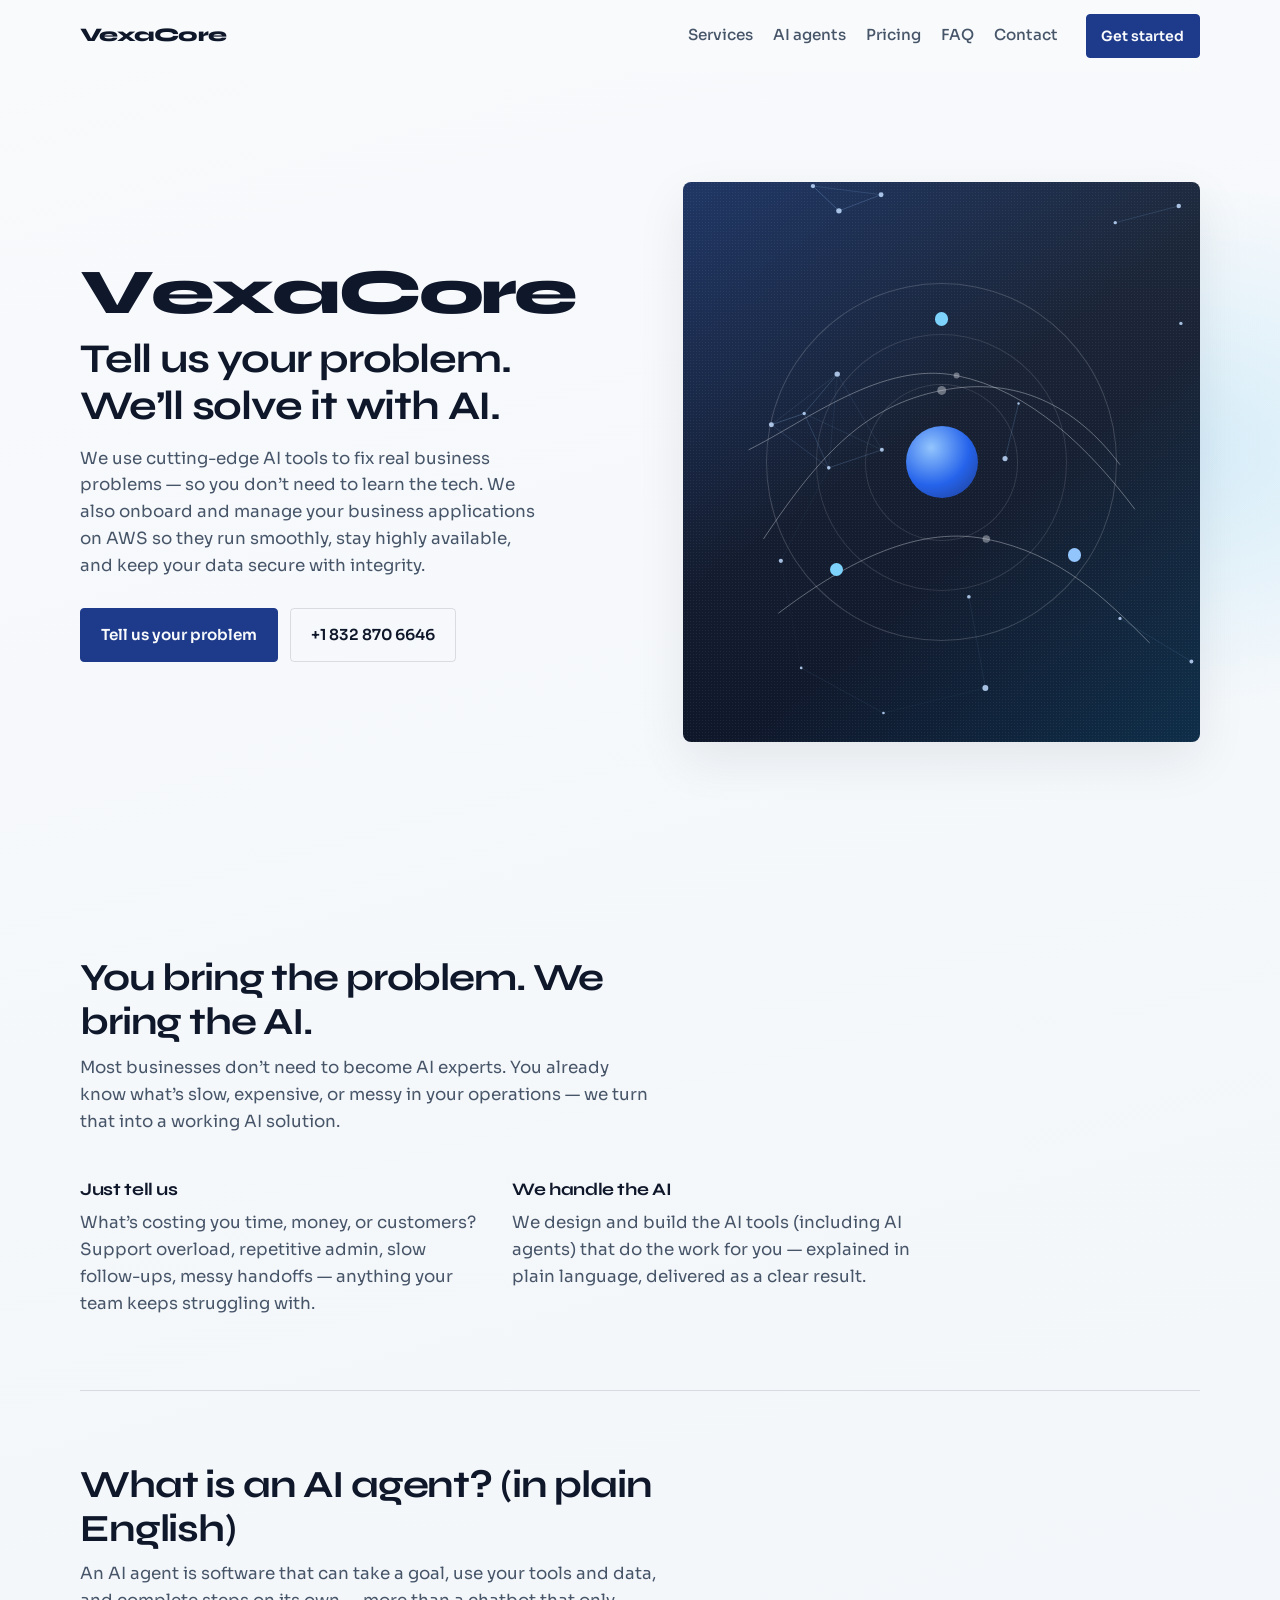
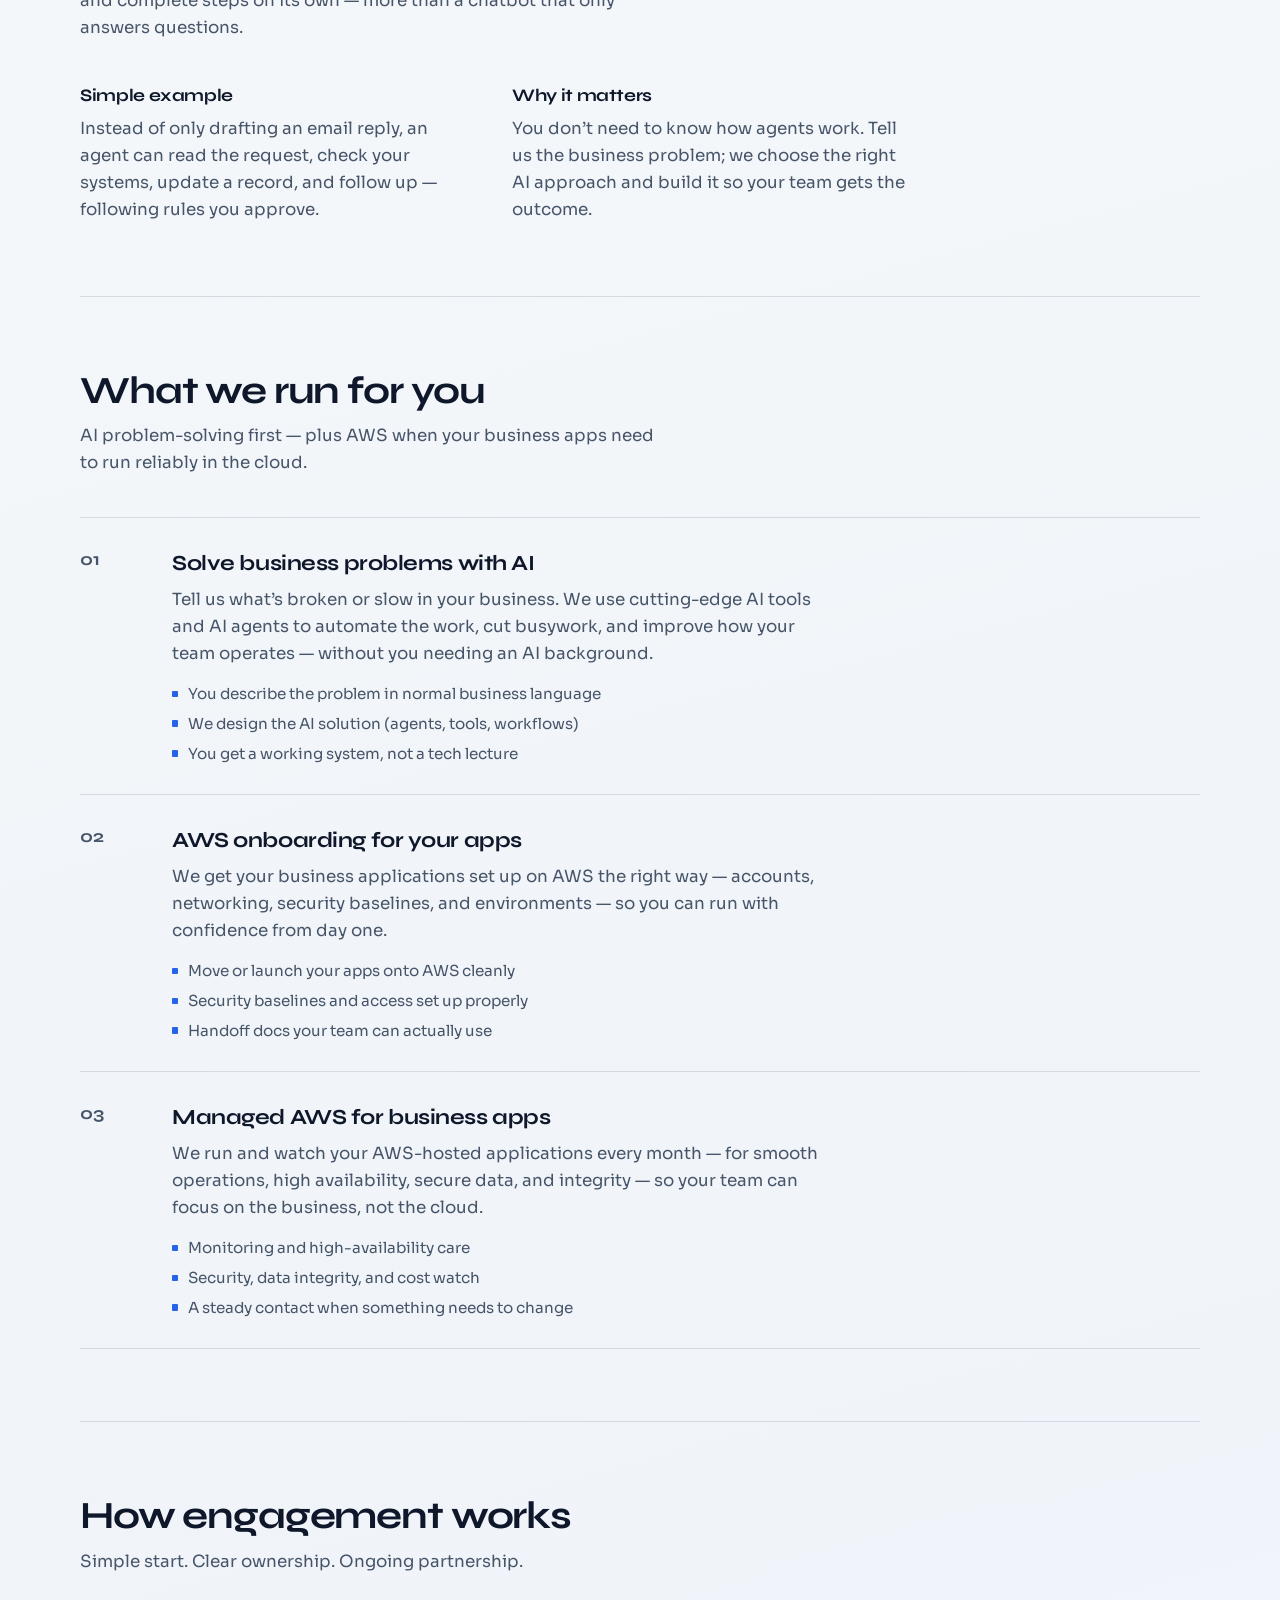
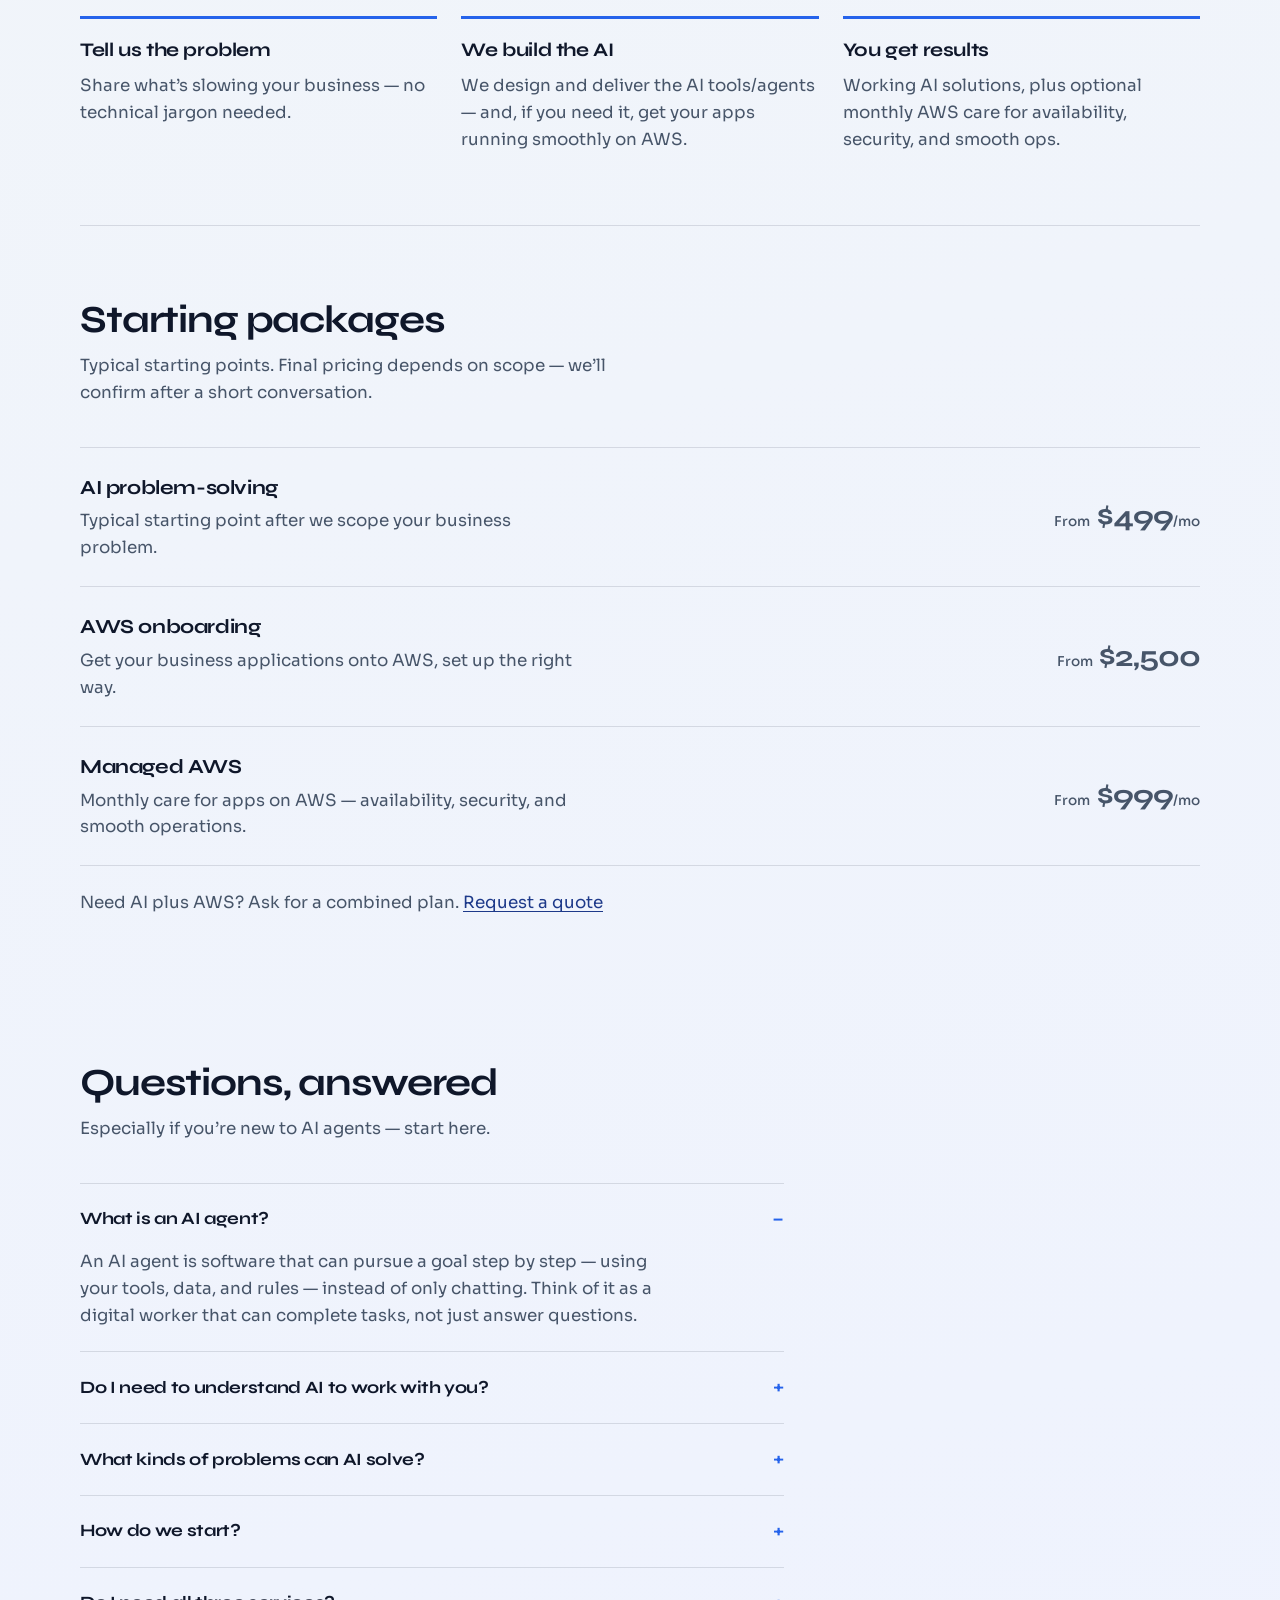
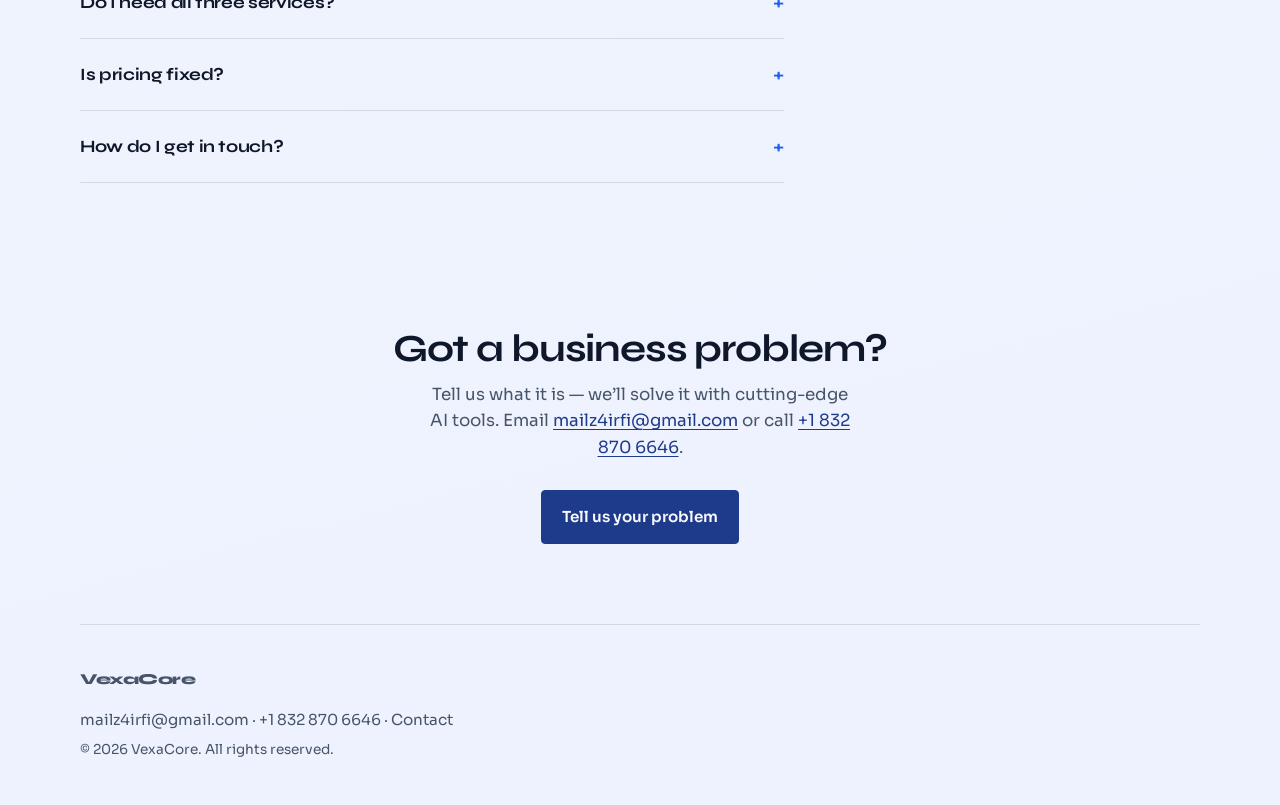
==== index.html @ 7d9f4ae4 "Bust asset cache so GitHub Pages loads the latest blue theme. Co-authored-by: Cursor <cursoragent@cu" ====
<!DOCTYPE html>
<html lang="en">
  <head>
    <meta charset="UTF-8" />
    <meta
      name="viewport"
      content="width=device-width, initial-scale=1, viewport-fit=cover"
    />
    <meta name="color-scheme" content="light dark" />
    <meta
      name="theme-color"
      media="(prefers-color-scheme: light)"
      content="#f8fafc"
    />
    <meta
      name="theme-color"
      media="(prefers-color-scheme: dark)"
      content="#0f172a"
    />
    <meta name="apple-mobile-web-app-capable" content="yes" />
    <meta name="mobile-web-app-capable" content="yes" />
    <meta
      name="apple-mobile-web-app-status-bar-style"
      content="black-translucent"
    />
    <title>VexaCore — Solve business problems with AI & managed AWS</title>
    <meta
      name="description"
      content="Tell us your business problem — VexaCore solves it with cutting-edge AI tools and AI agents. Plus AWS onboarding and managed cloud operations."
    />
    <link rel="canonical" href="https://vexacore.ai/" />
    <meta property="og:type" content="website" />
    <meta property="og:url" content="https://vexacore.ai/" />
    <meta
      property="og:title"
      content="VexaCore — Solve business problems with AI"
    />
    <meta
      property="og:description"
      content="Just tell us your problem. We solve it with cutting-edge AI tools — plus AWS onboarding and managed cloud ops."
    />
    <meta property="og:site_name" content="VexaCore" />
    <meta name="twitter:card" content="summary_large_image" />
    <meta
      name="twitter:title"
      content="VexaCore — Solve business problems with AI"
    />
    <meta
      name="twitter:description"
      content="Just tell us your problem. We solve it with cutting-edge AI tools — plus AWS onboarding and managed cloud ops."
    />
    <link rel="icon" href="favicon.svg?v=2" type="image/svg+xml" />
    <link rel="preconnect" href="https://fonts.googleapis.com" />
    <link rel="preconnect" href="https://fonts.gstatic.com" crossorigin />
    <link
      href="https://fonts.googleapis.com/css2?family=Sora:wght@400;500;600&family=Syne:wght@600;700;800&display=swap"
      rel="stylesheet"
    />
    <link rel="stylesheet" href="styles.css?v=2" />
    <script type="application/ld+json">
      {
        "@context": "https://schema.org",
        "@type": "Organization",
        "name": "VexaCore",
        "url": "https://vexacore.ai",
        "email": "mailz4irfi@gmail.com",
        "telephone": "+1-832-870-6646",
        "description": "Tell us your business problem — VexaCore solves it with cutting-edge AI tools and AI agents, plus AWS onboarding and managed cloud operations."
      }
    </script>
  </head>
  <body>
    <div class="scroll-progress" id="scroll-progress" aria-hidden="true"></div>
    <header class="site-header">
      <a class="logo" href="index.html" aria-label="VexaCore home">VexaCore</a>
      <nav class="nav" id="site-nav" aria-label="Primary">
        <a href="#services">Services</a>
        <a href="#agents">AI agents</a>
        <a href="#pricing">Pricing</a>
        <a href="#faq">FAQ</a>
        <a href="contact.html">Contact</a>
      </nav>
      <div class="header-actions">
        <button
          class="nav-toggle"
          type="button"
          aria-expanded="false"
          aria-controls="site-nav"
          aria-label="Open menu"
        >
          <span></span>
          <span></span>
          <span></span>
        </button>
        <a class="btn btn-small header-cta" href="contact.html">Get started</a>
      </div>
    </header>
    <div class="nav-backdrop" id="nav-backdrop" hidden></div>

    <main>
      <section class="hero" aria-label="Introduction">
        <div class="hero-copy">
          <p class="brand-mark">VexaCore</p>
          <h1>Tell us your problem. We’ll solve it with AI.</h1>
          <p class="lede">
            We use cutting-edge AI tools to fix real business problems — so you
            don’t need to learn the tech. We also onboard and manage your
            business applications on AWS so they run smoothly, stay highly
            available, and keep your data secure with integrity.
          </p>
          <div class="cta-row">
            <a class="btn" href="contact.html">Tell us your problem</a>
            <a class="btn btn-ghost" href="tel:+18328706646">+1 832 870 6646</a>
          </div>
        </div>
        <div class="hero-visual" aria-hidden="true">
          <canvas class="hero-canvas" id="hero-canvas"></canvas>
          <div class="hero-spotlight" id="hero-spotlight"></div>
          <div class="hero-grain"></div>
          <div class="orbit" id="hero-orbit">
            <span class="node node-a"></span>
            <span class="node node-b"></span>
            <span class="node node-c"></span>
            <span class="core"></span>
          </div>
          <svg class="mesh" viewBox="0 0 640 640" fill="none">
            <path
              d="M80 420C160 300 220 240 320 220C420 200 500 240 560 320"
              stroke="currentColor"
              stroke-width="1.25"
            />
            <path
              d="M60 300C140 260 240 180 340 200C440 220 520 300 580 380"
              stroke="currentColor"
              stroke-width="1.25"
            />
            <path
              d="M100 520C180 460 280 400 380 420C480 440 540 500 600 560"
              stroke="currentColor"
              stroke-width="1.25"
            />
            <circle cx="320" cy="220" r="6" fill="currentColor" />
            <circle cx="340" cy="200" r="4" fill="currentColor" />
            <circle cx="380" cy="420" r="5" fill="currentColor" />
          </svg>
        </div>
      </section>

      <section class="section" id="about">
        <div class="section-head reveal">
          <h2>You bring the problem. We bring the AI.</h2>
          <p>
            Most businesses don’t need to become AI experts. You already know
            what’s slow, expensive, or messy in your operations — we turn that
            into a working AI solution.
          </p>
        </div>
        <div class="audience reveal">
          <p>
            <strong>Just tell us</strong>
            What’s costing you time, money, or customers? Support overload,
            repetitive admin, slow follow-ups, messy handoffs — anything your
            team keeps struggling with.
          </p>
          <p>
            <strong>We handle the AI</strong>
            We design and build the AI tools (including AI agents) that do the
            work for you — explained in plain language, delivered as a clear
            result.
          </p>
        </div>
      </section>

      <section class="section section-alt" id="agents">
        <div class="section-head reveal">
          <h2>What is an AI agent? (in plain English)</h2>
          <p>
            An AI agent is software that can take a goal, use your tools and
            data, and complete steps on its own — more than a chatbot that only
            answers questions.
          </p>
        </div>
        <div class="audience reveal">
          <p>
            <strong>Simple example</strong>
            Instead of only drafting an email reply, an agent can read the
            request, check your systems, update a record, and follow up —
            following rules you approve.
          </p>
          <p>
            <strong>Why it matters</strong>
            You don’t need to know how agents work. Tell us the business
            problem; we choose the right AI approach and build it so your team
            gets the outcome.
          </p>
        </div>
      </section>

      <section class="section" id="services">
        <div class="section-head reveal">
          <h2>What we run for you</h2>
          <p>
            AI problem-solving first — plus AWS when your business apps need to
            run reliably in the cloud.
          </p>
        </div>

        <div class="service-list">
          <article class="service reveal">
            <p class="service-index">01</p>
            <div>
              <h3>Solve business problems with AI</h3>
              <p>
                Tell us what’s broken or slow in your business. We use
                cutting-edge AI tools and AI agents to automate the work, cut
                busywork, and improve how your team operates — without you
                needing an AI background.
              </p>
              <ul class="service-points">
                <li>You describe the problem in normal business language</li>
                <li>We design the AI solution (agents, tools, workflows)</li>
                <li>You get a working system, not a tech lecture</li>
              </ul>
            </div>
          </article>
          <article class="service reveal">
            <p class="service-index">02</p>
            <div>
              <h3>AWS onboarding for your apps</h3>
              <p>
                We get your business applications set up on AWS the right way —
                accounts, networking, security baselines, and environments —
                so you can run with confidence from day one.
              </p>
              <ul class="service-points">
                <li>Move or launch your apps onto AWS cleanly</li>
                <li>Security baselines and access set up properly</li>
                <li>Handoff docs your team can actually use</li>
              </ul>
            </div>
          </article>
          <article class="service reveal">
            <p class="service-index">03</p>
            <div>
              <h3>Managed AWS for business apps</h3>
              <p>
                We run and watch your AWS-hosted applications every month —
                for smooth operations, high availability, secure data, and
                integrity — so your team can focus on the business, not the
                cloud.
              </p>
              <ul class="service-points">
                <li>Monitoring and high-availability care</li>
                <li>Security, data integrity, and cost watch</li>
                <li>A steady contact when something needs to change</li>
              </ul>
            </div>
          </article>
        </div>
      </section>

      <section class="section section-alt" id="how">
        <div class="section-head reveal">
          <h2>How engagement works</h2>
          <p>Simple start. Clear ownership. Ongoing partnership.</p>
        </div>
        <ol class="steps">
          <li class="reveal">
            <strong>Tell us the problem</strong>
            <span
              >Share what’s slowing your business — no technical jargon
              needed.</span
            >
          </li>
          <li class="reveal">
            <strong>We build the AI</strong>
            <span
              >We design and deliver the AI tools/agents — and, if you need it,
              get your apps running smoothly on AWS.</span
            >
          </li>
          <li class="reveal">
            <strong>You get results</strong>
            <span
              >Working AI solutions, plus optional monthly AWS care for
              availability, security, and smooth ops.</span
            >
          </li>
        </ol>
      </section>

      <section class="section" id="pricing">
        <div class="section-head reveal">
          <h2>Starting packages</h2>
          <p>
            Typical starting points. Final pricing depends on scope — we’ll
            confirm after a short conversation.
          </p>
        </div>
        <div class="pricing-list">
          <article class="price-row reveal">
          <div>
            <h3>AI problem-solving</h3>
            <p>Typical starting point after we scope your business problem.</p>
          </div>
            <p class="price"><span>From</span> $499<span>/mo</span></p>
          </article>
          <article class="price-row reveal">
            <div>
              <h3>AWS onboarding</h3>
              <p>Get your business applications onto AWS, set up the right way.</p>
            </div>
            <p class="price"><span>From</span> $2,500</p>
          </article>
          <article class="price-row reveal">
            <div>
              <h3>Managed AWS</h3>
              <p>
                Monthly care for apps on AWS — availability, security, and smooth
                operations.
              </p>
            </div>
            <p class="price"><span>From</span> $999<span>/mo</span></p>
          </article>
        </div>
        <p class="pricing-note reveal">
          Need AI plus AWS? Ask for a combined plan.
          <a href="contact.html">Request a quote</a>
        </p>
      </section>

      <section class="section" id="faq">
        <div class="section-head reveal">
          <h2>Questions, answered</h2>
          <p>Especially if you’re new to AI agents — start here.</p>
        </div>
        <div class="faq-list">
          <details class="faq-item reveal" open>
            <summary>What is an AI agent?</summary>
            <p>
              An AI agent is software that can pursue a goal step by step — using
              your tools, data, and rules — instead of only chatting. Think of it
              as a digital worker that can complete tasks, not just answer
              questions.
            </p>
          </details>
          <details class="faq-item reveal">
            <summary>Do I need to understand AI to work with you?</summary>
            <p>
              No. Just tell us the business problem. We handle the AI design,
              tools, and setup — and explain what you’ll get in plain language.
            </p>
          </details>
          <details class="faq-item reveal">
            <summary>What kinds of problems can AI solve?</summary>
            <p>
              Common ones include customer support overload, repetitive data
              entry, slow lead follow-up, internal reporting, scheduling chaos,
              and process handoffs between teams. If it’s repetitive or
              rule-based, AI is often a strong fit.
            </p>
          </details>
          <details class="faq-item reveal">
            <summary>How do we start?</summary>
            <p>
              Tell us your problem on the
              <a href="contact.html">contact form</a>, by email, or by phone. We’ll
              suggest an AI approach and a clear next step.
            </p>
          </details>
          <details class="faq-item reveal">
            <summary>Do I need all three services?</summary>
            <p>
              No. Start with AI problem-solving alone, or add AWS onboarding /
              managed AWS if your business apps need to run on the cloud with
              high availability and strong security.
            </p>
          </details>
          <details class="faq-item reveal">
            <summary>Is pricing fixed?</summary>
            <p>
              The numbers above are starting points. Scope varies — we’ll give
              you a clear quote before anything begins.
            </p>
          </details>
          <details class="faq-item reveal">
            <summary>How do I get in touch?</summary>
            <p>
              Use the
              <a href="contact.html">contact form</a>, email
              <a href="mailto:mailz4irfi@gmail.com">mailz4irfi@gmail.com</a>, or
              call
              <a href="tel:+18328706646">+1 832 870 6646</a>.
            </p>
          </details>
        </div>
      </section>

      <section class="section cta-band reveal">
        <h2>Got a business problem?</h2>
        <p>
          Tell us what it is — we’ll solve it with cutting-edge AI tools. Email
          <a href="mailto:mailz4irfi@gmail.com">mailz4irfi@gmail.com</a>
          or call
          <a href="tel:+18328706646">+1 832 870 6646</a>.
        </p>
        <a class="btn" href="contact.html">Tell us your problem</a>
      </section>
    </main>

    <footer class="site-footer">
      <p class="logo">VexaCore</p>
      <p>
        <a href="mailto:mailz4irfi@gmail.com">mailz4irfi@gmail.com</a>
        ·
        <a href="tel:+18328706646">+1 832 870 6646</a>
        ·
        <a href="contact.html">Contact</a>
      </p>
      <p class="fine">&copy; <span id="year"></span> VexaCore. All rights reserved.</p>
    </footer>

    <script src="script.js?v=2"></script>
  </body>
</html>
---- styles.css ----
:root {
  --ink: #0f172a;
  --muted: #475569;
  --paper: #f1f5f9;
  --paper-deep: #e2e8f0;
  --surface: rgba(255, 255, 255, 0.62);
  --line: rgba(15, 23, 42, 0.12);
  --accent: #2563eb;
  --accent-deep: #1e3a8a;
  --warm: #0284c7;
  --glow-a: rgba(37, 99, 235, 0.18);
  --glow-b: rgba(14, 165, 233, 0.14);
  --header-bg: rgba(248, 250, 252, 0.9);
  --page-base: #f8fafc;
  --page-mid: #eef2ff;
  --btn-text: #f8fafc;
  --radius: 4px;
  --max: 1120px;
  --font-display: "Syne", sans-serif;
  --font-body: "Sora", sans-serif;
  --shadow-soft: 0 18px 50px rgba(15, 23, 42, 0.08);
  --safe-top: env(safe-area-inset-top, 0px);
  --safe-right: env(safe-area-inset-right, 0px);
  --safe-bottom: env(safe-area-inset-bottom, 0px);
  --safe-left: env(safe-area-inset-left, 0px);
  --header-offset: calc(4.25rem + var(--safe-top));
  color-scheme: light dark;
}

@media (prefers-color-scheme: dark) {
  :root {
    --ink: #e2e8f0;
    --muted: #94a3b8;
    --paper: #0f172a;
    --paper-deep: #1e293b;
    --surface: rgba(30, 41, 59, 0.78);
    --line: rgba(226, 232, 240, 0.12);
    --accent: #60a5fa;
    --accent-deep: #3b82f6;
    --warm: #38bdf8;
    --glow-a: rgba(59, 130, 246, 0.18);
    --glow-b: rgba(14, 165, 233, 0.12);
    --header-bg: rgba(15, 23, 42, 0.92);
    --page-base: #020617;
    --page-mid: #0f172a;
    --btn-text: #f8fafc;
    --shadow-soft: 0 18px 50px rgba(0, 0, 0, 0.35);
  }
}

*,
*::before,
*::after {
  box-sizing: border-box;
}

html {
  scroll-behavior: smooth;
  -webkit-text-size-adjust: 100%;
  text-size-adjust: 100%;
}

body {
  margin: 0;
  color: var(--ink);
  font-family: var(--font-body);
  font-size: 1.05rem;
  line-height: 1.6;
  background:
    radial-gradient(900px 520px at 12% -10%, var(--glow-a), transparent 60%),
    radial-gradient(700px 480px at 92% 8%, var(--glow-b), transparent 55%),
    linear-gradient(165deg, var(--page-base) 0%, var(--paper) 45%, var(--page-mid) 100%);
  min-height: 100vh;
  min-height: 100dvh;
  overflow-x: clip;
  padding-left: var(--safe-left);
  padding-right: var(--safe-right);
  padding-bottom: var(--safe-bottom);
  -webkit-tap-highlight-color: transparent;
}

img,
svg,
video,
canvas {
  max-width: 100%;
  display: block;
}

.scroll-progress {
  position: fixed;
  top: 0;
  left: 0;
  z-index: 40;
  width: 100%;
  height: 3px;
  padding-top: var(--safe-top);
  transform-origin: left center;
  transform: scaleX(0);
  background: linear-gradient(90deg, #1e3a8a, #2563eb, #38bdf8);
  background-clip: content-box;
  pointer-events: none;
}

body.nav-open {
  overflow: hidden;
}

a {
  color: var(--accent-deep);
  text-decoration-thickness: 1px;
  text-underline-offset: 0.18em;
}

a:hover {
  color: var(--warm);
}

.site-header {
  width: min(var(--max), calc(100% - 2.5rem));
  margin: 0 auto;
  padding: calc(0.85rem + var(--safe-top)) 0 0.85rem;
  display: flex;
  align-items: center;
  gap: 1rem;
  position: sticky;
  top: 0;
  z-index: 30;
  background: var(--header-bg);
  backdrop-filter: blur(12px);
  -webkit-backdrop-filter: blur(12px);
  border-bottom: 1px solid transparent;
}

.site-header.is-scrolled {
  border-bottom-color: var(--line);
}

.logo {
  font-family: var(--font-display);
  font-weight: 800;
  font-size: 1.2rem;
  letter-spacing: -0.03em;
  color: var(--ink);
  text-decoration: none;
  min-height: 44px;
  display: inline-flex;
  align-items: center;
}

.header-actions {
  display: flex;
  align-items: center;
  gap: 0.65rem;
  margin-left: 0.75rem;
}

.nav-toggle {
  display: none;
  width: 44px;
  height: 44px;
  padding: 0;
  border: 1px solid var(--line);
  border-radius: var(--radius);
  background: var(--surface);
  cursor: pointer;
  align-items: center;
  justify-content: center;
  flex-direction: column;
  gap: 5px;
}

.nav-toggle span {
  display: block;
  width: 18px;
  height: 2px;
  background: var(--ink);
  transition: transform 180ms ease, opacity 180ms ease;
}

.nav-toggle[aria-expanded="true"] span:nth-child(1) {
  transform: translateY(7px) rotate(45deg);
}

.nav-toggle[aria-expanded="true"] span:nth-child(2) {
  opacity: 0;
}

.nav-toggle[aria-expanded="true"] span:nth-child(3) {
  transform: translateY(-7px) rotate(-45deg);
}

.nav-backdrop {
  position: fixed;
  inset: 0;
  z-index: 25;
  background: rgba(15, 23, 42, 0.45);
  border: 0;
  padding: 0;
  margin: 0;
}

.nav-backdrop[hidden] {
  display: none;
}

.nav {
  display: flex;
  gap: 1.25rem;
  align-items: center;
  margin-left: auto;
}

.header-cta {
  min-height: 44px;
}

.nav a {
  position: relative;
  color: var(--muted);
  text-decoration: none;
  font-size: 0.95rem;
  font-weight: 500;
  min-height: 44px;
  display: inline-flex;
  align-items: center;
}

.nav a:hover,
.nav a[aria-current="page"],
.nav a.is-active {
  color: var(--ink);
}

.nav a::after {
  content: "";
  position: absolute;
  left: 0;
  bottom: -0.25rem;
  width: 100%;
  height: 2px;
  background: var(--accent);
  transform: scaleX(0);
  transform-origin: left;
  transition: transform 200ms ease;
}

.nav a:hover::after,
.nav a[aria-current="page"]::after,
.nav a.is-active::after {
  transform: scaleX(1);
}

.btn {
  display: inline-flex;
  align-items: center;
  justify-content: center;
  gap: 0.5rem;
  min-height: 44px;
  padding: 0.85rem 1.25rem;
  border-radius: var(--radius);
  border: 1px solid var(--accent-deep);
  background: var(--accent-deep);
  color: var(--btn-text);
  font: inherit;
  font-size: 0.95rem;
  font-weight: 600;
  text-decoration: none;
  cursor: pointer;
  transition: transform 180ms ease, background 180ms ease, color 180ms ease;
  touch-action: manipulation;
}

.btn:hover {
  background: var(--accent);
  border-color: var(--accent);
  color: #fff;
  transform: translateY(-1px);
}

.btn-magnetic {
  will-change: transform;
  transition: transform 120ms ease, background 180ms ease, color 180ms ease,
    border-color 180ms ease;
}

.btn-magnetic:hover {
  transform: none;
}

.btn-ghost {
  background: transparent;
  color: var(--ink);
  border-color: var(--line);
}

.btn-ghost:hover {
  background: var(--surface);
  color: var(--ink);
  border-color: var(--ink);
}

.btn-small {
  padding: 0.55rem 0.9rem;
  font-size: 0.88rem;
}

.hero {
  width: min(var(--max), calc(100% - 2.5rem));
  margin: 0 auto;
  min-height: calc(100vh - 5.5rem);
  display: grid;
  grid-template-columns: 1.05fr 0.95fr;
  gap: 2rem;
  align-items: center;
  padding: 1rem 0 3rem;
}

.hero-copy {
  position: relative;
  z-index: 1;
}

.split-text {
  display: flex;
  flex-wrap: wrap;
}

.split-char {
  display: inline-block;
  opacity: 0;
  transform: translateY(0.55em);
  animation: char-in 560ms cubic-bezier(0.2, 0.8, 0.2, 1) forwards;
}

@keyframes char-in {
  to {
    opacity: 1;
    transform: translateY(0);
  }
}

.hero-visual {
  position: relative;
  min-height: min(68vh, 560px);
  border-radius: 8px;
  overflow: hidden;
  background:
    linear-gradient(145deg, rgba(37, 99, 235, 0.24), transparent 45%),
    linear-gradient(320deg, rgba(14, 165, 233, 0.16), transparent 40%),
    linear-gradient(180deg, #1e293b 0%, #0f172a 100%);
  color: rgba(241, 245, 249, 0.45);
  box-shadow: var(--shadow-soft);
  animation: fade-in 900ms ease both;
  perspective: 800px;
}

.hero-canvas {
  position: absolute;
  inset: 0;
  width: 100%;
  height: 100%;
  z-index: 1;
}

.hero-spotlight {
  position: absolute;
  inset: 0;
  z-index: 2;
  opacity: 0;
  transition: opacity 220ms ease;
  background: radial-gradient(
    320px circle at var(--x, 50%) var(--y, 50%),
    rgba(96, 165, 250, 0.28),
    transparent 55%
  );
  pointer-events: none;
}

.hero-spotlight.is-active {
  opacity: 1;
}

.hero-grain {
  position: absolute;
  inset: 0;
  z-index: 3;
  opacity: 0.18;
  background-image: radial-gradient(rgba(241, 245, 249, 0.35) 0.6px, transparent 0.6px);
  background-size: 3px 3px;
  pointer-events: none;
}

.mesh {
  position: absolute;
  inset: 8% 4% auto;
  width: 92%;
  height: auto;
  opacity: 0.85;
  z-index: 4;
  pointer-events: none;
}

.orbit {
  position: absolute;
  inset: 18% 16%;
  z-index: 5;
  border: 1px solid rgba(241, 245, 249, 0.18);
  border-radius: 50%;
  animation: spin 28s linear infinite;
  transform-style: preserve-3d;
  transition: transform 180ms ease-out;
}

.brand-mark {
  margin: 0 0 0.75rem;
  font-family: var(--font-display);
  font-weight: 800;
  font-size: clamp(2.4rem, 6vw, 4rem);
  letter-spacing: -0.045em;
  line-height: 0.95;
  color: var(--ink);
}

.hero h1,
.contact-intro h1 {
  margin: 0 0 1rem;
  font-family: var(--font-display);
  font-weight: 700;
  font-size: clamp(1.7rem, 3.4vw, 2.55rem);
  letter-spacing: -0.03em;
  line-height: 1.15;
  max-width: 16ch;
}

.lede {
  margin: 0 0 1.75rem;
  color: var(--muted);
  max-width: 38ch;
  font-size: 1.05rem;
}

.cta-row {
  display: flex;
  flex-wrap: wrap;
  gap: 0.75rem;
}

.orbit::before,
.orbit::after {
  content: "";
  position: absolute;
  inset: 14%;
  border: 1px solid rgba(241, 245, 249, 0.12);
  border-radius: 50%;
}

.orbit::after {
  inset: 28%;
}

.core {
  position: absolute;
  top: 50%;
  left: 50%;
  width: 4.5rem;
  height: 4.5rem;
  margin: -2.25rem 0 0 -2.25rem;
  border-radius: 50%;
  background:
    radial-gradient(circle at 35% 30%, #93c5fd, #2563eb 55%, #1e3a8a 100%);
  animation: pulse 3.2s ease-in-out infinite;
}

.node {
  position: absolute;
  width: 0.85rem;
  height: 0.85rem;
  border-radius: 50%;
  background: #7dd3fc;
}

.node-a {
  top: 8%;
  left: 48%;
}

.node-b {
  bottom: 22%;
  right: 10%;
  background: #93c5fd;
}

.node-c {
  bottom: 18%;
  left: 18%;
}

.section {
  width: min(var(--max), calc(100% - 2.5rem));
  margin: 0 auto;
  padding: 4.5rem 0;
  scroll-margin-top: calc(5.5rem + var(--safe-top));
}

.section-alt {
  border-top: 1px solid var(--line);
  border-bottom: 1px solid var(--line);
}

.section-head {
  max-width: 36rem;
  margin-bottom: 2.5rem;
}

.section-head h2,
.cta-band h2 {
  margin: 0 0 0.65rem;
  font-family: var(--font-display);
  font-size: clamp(1.8rem, 3vw, 2.4rem);
  letter-spacing: -0.03em;
  line-height: 1.15;
}

.section-head p,
.cta-band p {
  margin: 0;
  color: var(--muted);
}

.service-list {
  display: grid;
  gap: 0;
}

.service {
  display: grid;
  grid-template-columns: 4.5rem 1fr;
  gap: 1.25rem;
  padding: 1.75rem 0;
  border-top: 1px solid var(--line);
}

.service:last-child {
  border-bottom: 1px solid var(--line);
}

.service-index {
  margin: 0.2rem 0 0;
  font-family: var(--font-display);
  font-weight: 700;
  font-size: 1.1rem;
  color: var(--accent);
}

.service h3 {
  margin: 0 0 0.4rem;
  font-family: var(--font-display);
  font-size: 1.35rem;
  letter-spacing: -0.02em;
}

.service p {
  margin: 0;
  color: var(--muted);
  max-width: 54ch;
}

.service-points {
  margin: 0.9rem 0 0;
  padding: 0;
  list-style: none;
  display: grid;
  gap: 0.35rem;
  max-width: 48ch;
}

.service-points li {
  position: relative;
  padding-left: 1rem;
  color: var(--muted);
  font-size: 0.95rem;
}

.service-points li::before {
  content: "";
  position: absolute;
  left: 0;
  top: 0.55em;
  width: 0.4rem;
  height: 0.4rem;
  border-radius: 1px;
  background: var(--accent);
}

.audience {
  display: grid;
  grid-template-columns: 1fr 1fr;
  gap: 2rem;
  max-width: 52rem;
}

.audience p {
  margin: 0;
  color: var(--muted);
}

.audience strong {
  display: block;
  margin-bottom: 0.4rem;
  font-family: var(--font-display);
  font-size: 1.1rem;
  color: var(--ink);
  letter-spacing: -0.02em;
}

.pricing-list {
  display: grid;
  gap: 0;
}

.price-row {
  display: grid;
  grid-template-columns: 1fr auto;
  gap: 1.5rem;
  align-items: center;
  padding: 1.5rem 0;
  border-top: 1px solid var(--line);
}

.price-row:last-of-type {
  border-bottom: 1px solid var(--line);
}

.price-row h3 {
  margin: 0 0 0.3rem;
  font-family: var(--font-display);
  font-size: 1.25rem;
  letter-spacing: -0.02em;
}

.price-row p {
  margin: 0;
  color: var(--muted);
  max-width: 42ch;
}

.price {
  margin: 0;
  font-family: var(--font-display);
  font-weight: 700;
  font-size: clamp(1.4rem, 2.5vw, 1.85rem);
  letter-spacing: -0.03em;
  white-space: nowrap;
  color: var(--ink);
}

.price span {
  font-family: var(--font-body);
  font-size: 0.85rem;
  font-weight: 500;
  color: var(--muted);
  letter-spacing: 0;
}

.pricing-note {
  margin: 1.5rem 0 0;
  color: var(--muted);
}

.faq-list {
  display: grid;
  gap: 0;
  max-width: 44rem;
}

.faq-item {
  border-top: 1px solid var(--line);
  padding: 0.35rem 0;
}

.faq-item:last-child {
  border-bottom: 1px solid var(--line);
}

.faq-item summary {
  cursor: pointer;
  list-style: none;
  padding: 1rem 1.75rem 1rem 0;
  font-family: var(--font-display);
  font-size: 1.08rem;
  font-weight: 700;
  letter-spacing: -0.02em;
  position: relative;
}

.faq-item summary::-webkit-details-marker {
  display: none;
}

.faq-item summary::after {
  content: "+";
  position: absolute;
  right: 0;
  top: 50%;
  transform: translateY(-50%);
  color: var(--accent);
  font-weight: 700;
  font-size: 1.25rem;
}

.faq-item[open] summary::after {
  content: "–";
}

.faq-item p {
  margin: 0 0 1rem;
  color: var(--muted);
  max-width: 48ch;
}

.contact-direct {
  margin: 0;
  line-height: 1.8;
}

.contact-chips {
  display: flex;
  flex-wrap: wrap;
  gap: 0.65rem;
}

.contact-chip {
  display: inline-flex;
  align-items: center;
  min-height: 44px;
  padding: 0.55rem 0.9rem;
  border: 1px solid var(--line);
  border-radius: var(--radius);
  background: var(--surface);
  color: var(--ink);
  text-decoration: none;
  font-size: 0.95rem;
  font-weight: 500;
  touch-action: manipulation;
}

.contact-chip:hover {
  border-color: var(--accent);
  color: var(--accent-deep);
}

.reveal {
  opacity: 0;
  transform: translateY(16px);
  transition: opacity 550ms ease, transform 550ms ease;
}

.reveal.is-visible {
  opacity: 1;
  transform: translateY(0);
}

.steps {
  list-style: none;
  margin: 0;
  padding: 0;
  display: grid;
  grid-template-columns: repeat(3, 1fr);
  gap: 1.5rem;
}

.steps li {
  display: flex;
  flex-direction: column;
  gap: 0.45rem;
  padding-top: 1rem;
  border-top: 3px solid var(--accent);
}

.steps strong {
  font-family: var(--font-display);
  font-size: 1.2rem;
  letter-spacing: -0.02em;
}

.steps span {
  color: var(--muted);
}

.cta-band {
  text-align: center;
  padding-bottom: 5rem;
}

.cta-band h2 {
  max-width: none;
}

.cta-band p {
  margin: 0 auto 1.5rem;
  max-width: 36ch;
}

.cta-band .btn {
  margin-top: 0.25rem;
}

.site-footer {
  width: min(var(--max), calc(100% - 2.5rem));
  margin: 0 auto;
  padding: 2rem 0 2.75rem;
  border-top: 1px solid var(--line);
  display: grid;
  gap: 0.45rem;
}

.site-footer .logo {
  margin: 0;
}

.site-footer p {
  margin: 0;
  color: var(--muted);
  font-size: 0.95rem;
}

.site-footer a {
  color: inherit;
  text-decoration: none;
}

.site-footer a:hover {
  color: var(--accent-deep);
}

.fine {
  font-size: 0.85rem !important;
}

.contact-page {
  width: min(var(--max), calc(100% - 2.5rem));
  margin: 0 auto;
  padding: 2rem 0 4rem;
  display: grid;
  grid-template-columns: 0.95fr 1.05fr;
  gap: 2.5rem;
  align-items: start;
  min-height: calc(100vh - 10rem);
}

.contact-intro {
  animation: rise 700ms ease both;
}

.contact-intro .brand-mark {
  font-size: clamp(2rem, 5vw, 3rem);
}

.contact-intro h1 {
  max-width: 14ch;
}

.contact-form {
  display: grid;
  gap: 1rem;
  padding: 1.5rem;
  background: var(--surface);
  border: 1px solid var(--line);
  border-radius: 8px;
  backdrop-filter: blur(8px);
  animation: fade-in 800ms ease both;
  position: relative;
}

.contact-form label,
.contact-form fieldset {
  display: grid;
  gap: 0.4rem;
  margin: 0;
  padding: 0;
  border: 0;
  font-size: 0.92rem;
  font-weight: 500;
  color: var(--ink);
}

.contact-form legend {
  margin-bottom: 0.35rem;
  padding: 0;
}

.contact-form input[type="text"],
.contact-form input[type="email"],
.contact-form textarea {
  width: 100%;
  padding: 0.85rem 0.9rem;
  border: 1px solid var(--line);
  border-radius: var(--radius);
  background: var(--page-base);
  color: var(--ink);
  font: inherit;
  font-size: 16px;
  max-width: 100%;
}

.contact-form textarea::placeholder {
  color: var(--muted);
  opacity: 0.85;
}

.contact-form input:focus,
.contact-form textarea:focus {
  outline: 2px solid rgba(37, 99, 235, 0.35);
  outline-offset: 1px;
  border-color: var(--accent);
}

.check {
  display: flex !important;
  align-items: center;
  gap: 0.55rem;
  font-weight: 400;
  color: var(--muted);
}

.check input {
  width: 1rem;
  height: 1rem;
  accent-color: var(--accent-deep);
}

.form-note {
  margin: 0;
  color: var(--muted);
  font-size: 0.88rem;
  font-weight: 400;
}

.form-status {
  margin: 0;
  min-height: 1.4em;
  font-size: 0.92rem;
  font-weight: 500;
  color: var(--muted);
}

.form-status--success {
  color: var(--accent-deep);
}

.form-status--error {
  color: #9a3412;
}

.botcheck {
  position: absolute;
  left: -9999px;
  opacity: 0;
  height: 0;
  width: 0;
  pointer-events: none;
}

.contact-form .btn:disabled {
  opacity: 0.7;
  cursor: wait;
  transform: none;
}

.contact-form label.is-focused {
  color: var(--accent-deep);
}

.contact-form.is-shake {
  animation: shake 420ms ease;
}

.contact-form.is-success-pop {
  animation: success-pop 650ms ease;
}

@keyframes shake {
  0%,
  100% {
    transform: translateX(0);
  }
  20% {
    transform: translateX(-6px);
  }
  40% {
    transform: translateX(6px);
  }
  60% {
    transform: translateX(-4px);
  }
  80% {
    transform: translateX(4px);
  }
}

@keyframes success-pop {
  0% {
    transform: scale(1);
  }
  40% {
    transform: scale(1.015);
  }
  100% {
    transform: scale(1);
  }
}

@keyframes rise {
  from {
    opacity: 0;
    transform: translateY(18px);
  }
  to {
    opacity: 1;
    transform: translateY(0);
  }
}

@keyframes fade-in {
  from {
    opacity: 0;
  }
  to {
    opacity: 1;
  }
}

@keyframes spin {
  to {
    transform: rotate(360deg);
  }
}

@keyframes pulse {
  0%,
  100% {
    transform: scale(1);
    box-shadow: 0 0 0 0 rgba(147, 197, 253, 0.35);
  }
  50% {
    transform: scale(1.04);
    box-shadow: 0 0 0 18px rgba(147, 197, 253, 0);
  }
}

@media (max-width: 860px) {
  .site-header {
    width: 100%;
    max-width: none;
    padding-left: max(1rem, var(--safe-left));
    padding-right: max(1rem, var(--safe-right));
    flex-wrap: nowrap;
  }

  .nav-toggle {
    display: inline-flex;
  }

  .header-actions {
    margin-left: auto;
  }

  .nav {
    margin-left: 0;
  }

  .header-cta {
    display: none;
  }

  .nav {
    position: fixed;
    top: var(--header-offset);
    right: max(1rem, var(--safe-right));
    left: auto;
    width: min(18rem, calc(100vw - 2rem - var(--safe-left) - var(--safe-right)));
    margin: 0;
    padding: 0.75rem;
    flex-direction: column;
    align-items: stretch;
    gap: 0.15rem;
    background: var(--header-bg);
    border: 1px solid var(--line);
    border-radius: 8px;
    box-shadow: var(--shadow-soft);
    backdrop-filter: blur(14px);
    -webkit-backdrop-filter: blur(14px);
    z-index: 35;
    transform: translateY(-8px);
    opacity: 0;
    visibility: hidden;
    pointer-events: none;
    transition: opacity 180ms ease, transform 180ms ease, visibility 180ms ease;
  }

  .nav.is-open {
    opacity: 1;
    visibility: visible;
    pointer-events: auto;
    transform: translateY(0);
  }

  .nav a {
    width: 100%;
    padding: 0.7rem 0.85rem;
    border-radius: var(--radius);
  }

  .nav a::after {
    display: none;
  }

  .nav a:hover,
  .nav a[aria-current="page"],
  .nav a.is-active {
    background: var(--surface);
  }

  .hero,
  .contact-page,
  .section,
  .site-footer {
    width: min(var(--max), calc(100% - 2rem));
  }

  .hero,
  .contact-page {
    grid-template-columns: 1fr;
    min-height: auto;
  }

  .hero {
    padding-top: 1rem;
    gap: 1.25rem;
  }

  .hero h1,
  .contact-intro h1 {
    max-width: 18ch;
  }

  .hero-visual {
    min-height: min(52vw, 280px);
    order: -1;
  }

  .cta-row {
    flex-direction: column;
  }

  .cta-row .btn {
    width: 100%;
  }

  .steps {
    grid-template-columns: 1fr;
  }

  .audience,
  .price-row {
    grid-template-columns: 1fr;
  }

  .price {
    justify-self: start;
    white-space: normal;
  }

  .service {
    grid-template-columns: 3rem 1fr;
    gap: 0.85rem;
  }

  .check {
    min-height: 44px;
  }

  .contact-form {
    padding: 1.15rem;
  }

  .faq-item summary {
    padding-right: 2rem;
    min-height: 48px;
    display: flex;
    align-items: center;
  }
}

@media (max-width: 480px) {
  body {
    font-size: 1rem;
  }

  .brand-mark {
    font-size: clamp(2rem, 11vw, 2.6rem);
  }

  .hero-visual {
    min-height: 220px;
  }

  .header-actions .header-cta {
    display: none;
  }
}

@media (orientation: landscape) and (max-height: 500px) {
  .hero {
    min-height: auto;
  }

  .hero-visual {
    min-height: 200px;
  }
}

@media (hover: none) and (pointer: coarse) {
  .btn:hover {
    transform: none;
  }

  .hero-spotlight {
    display: none;
  }
}

@media (prefers-reduced-motion: reduce) {
  html {
    scroll-behavior: auto;
  }

  *,
  *::before,
  *::after {
    animation: none !important;
    transition: none !important;
  }

  .reveal,
  .split-char {
    opacity: 1;
    transform: none;
  }

  .scroll-progress {
    display: none;
  }
}
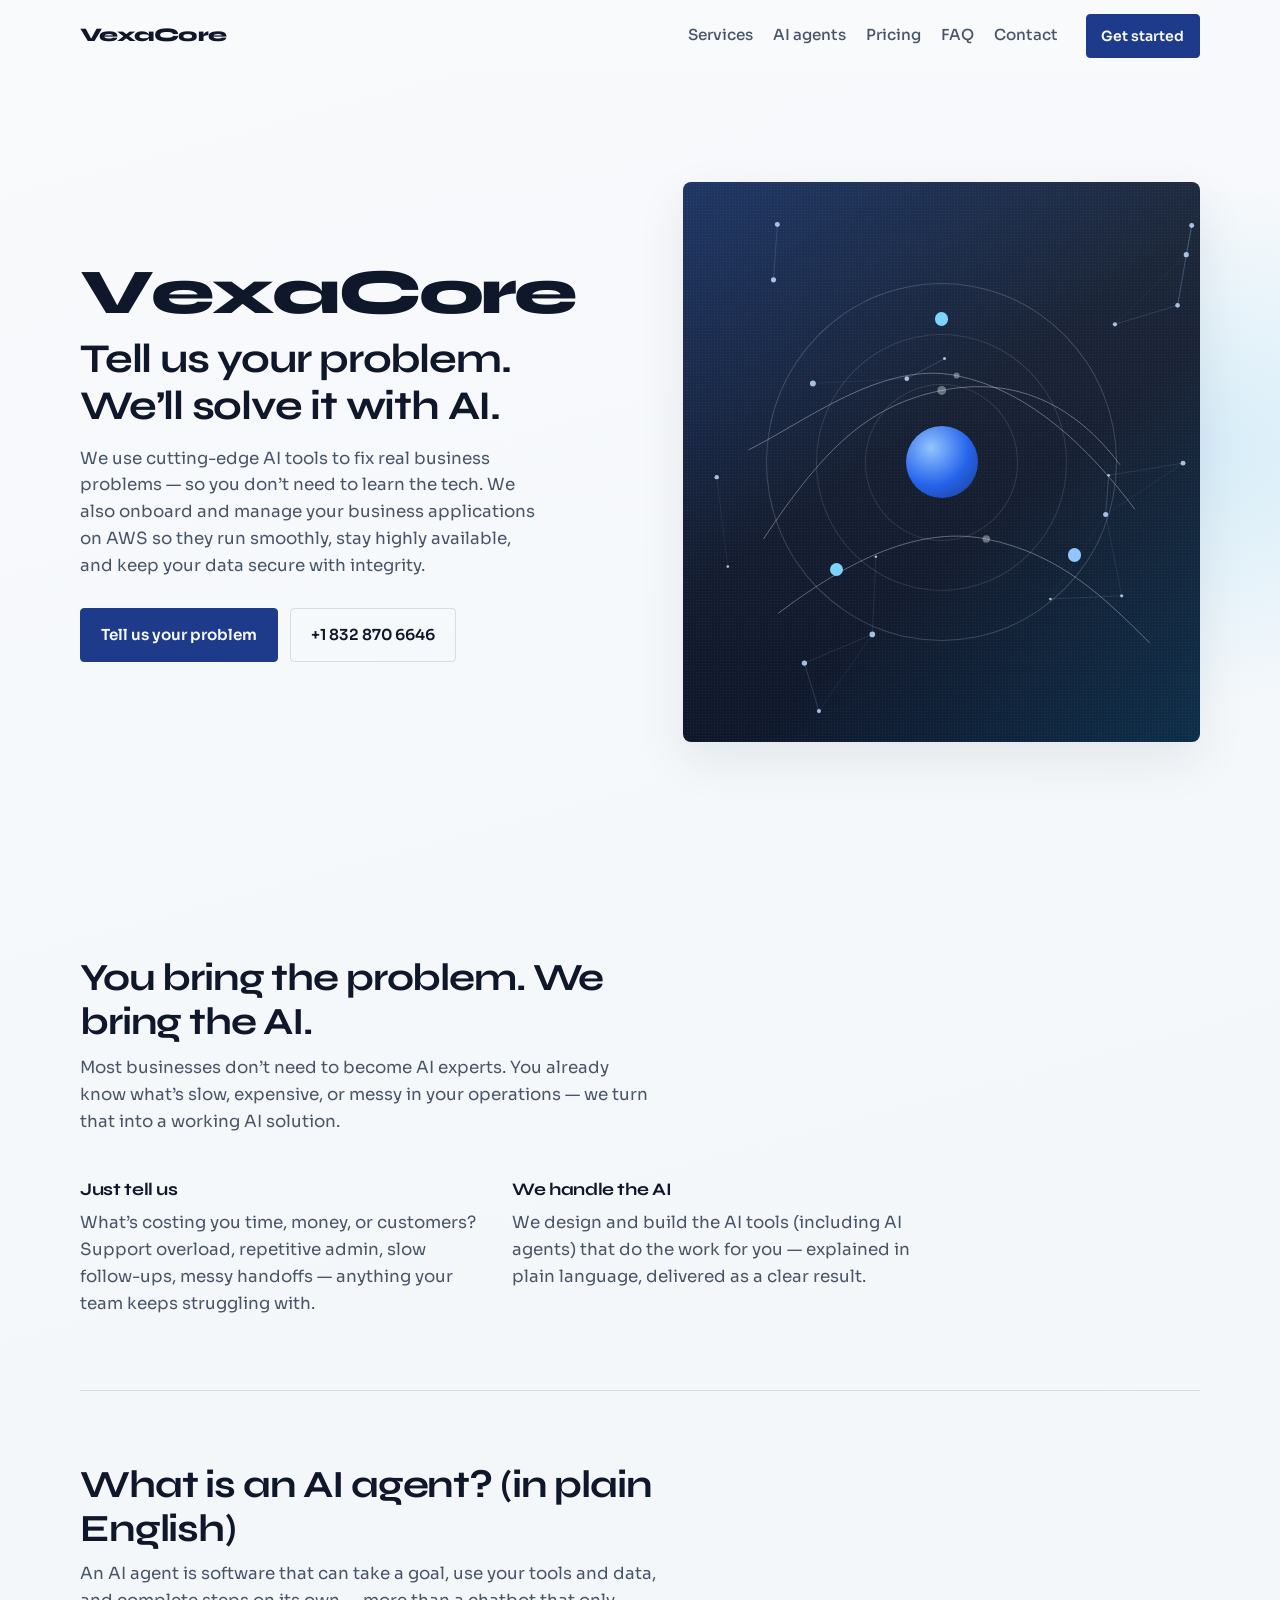
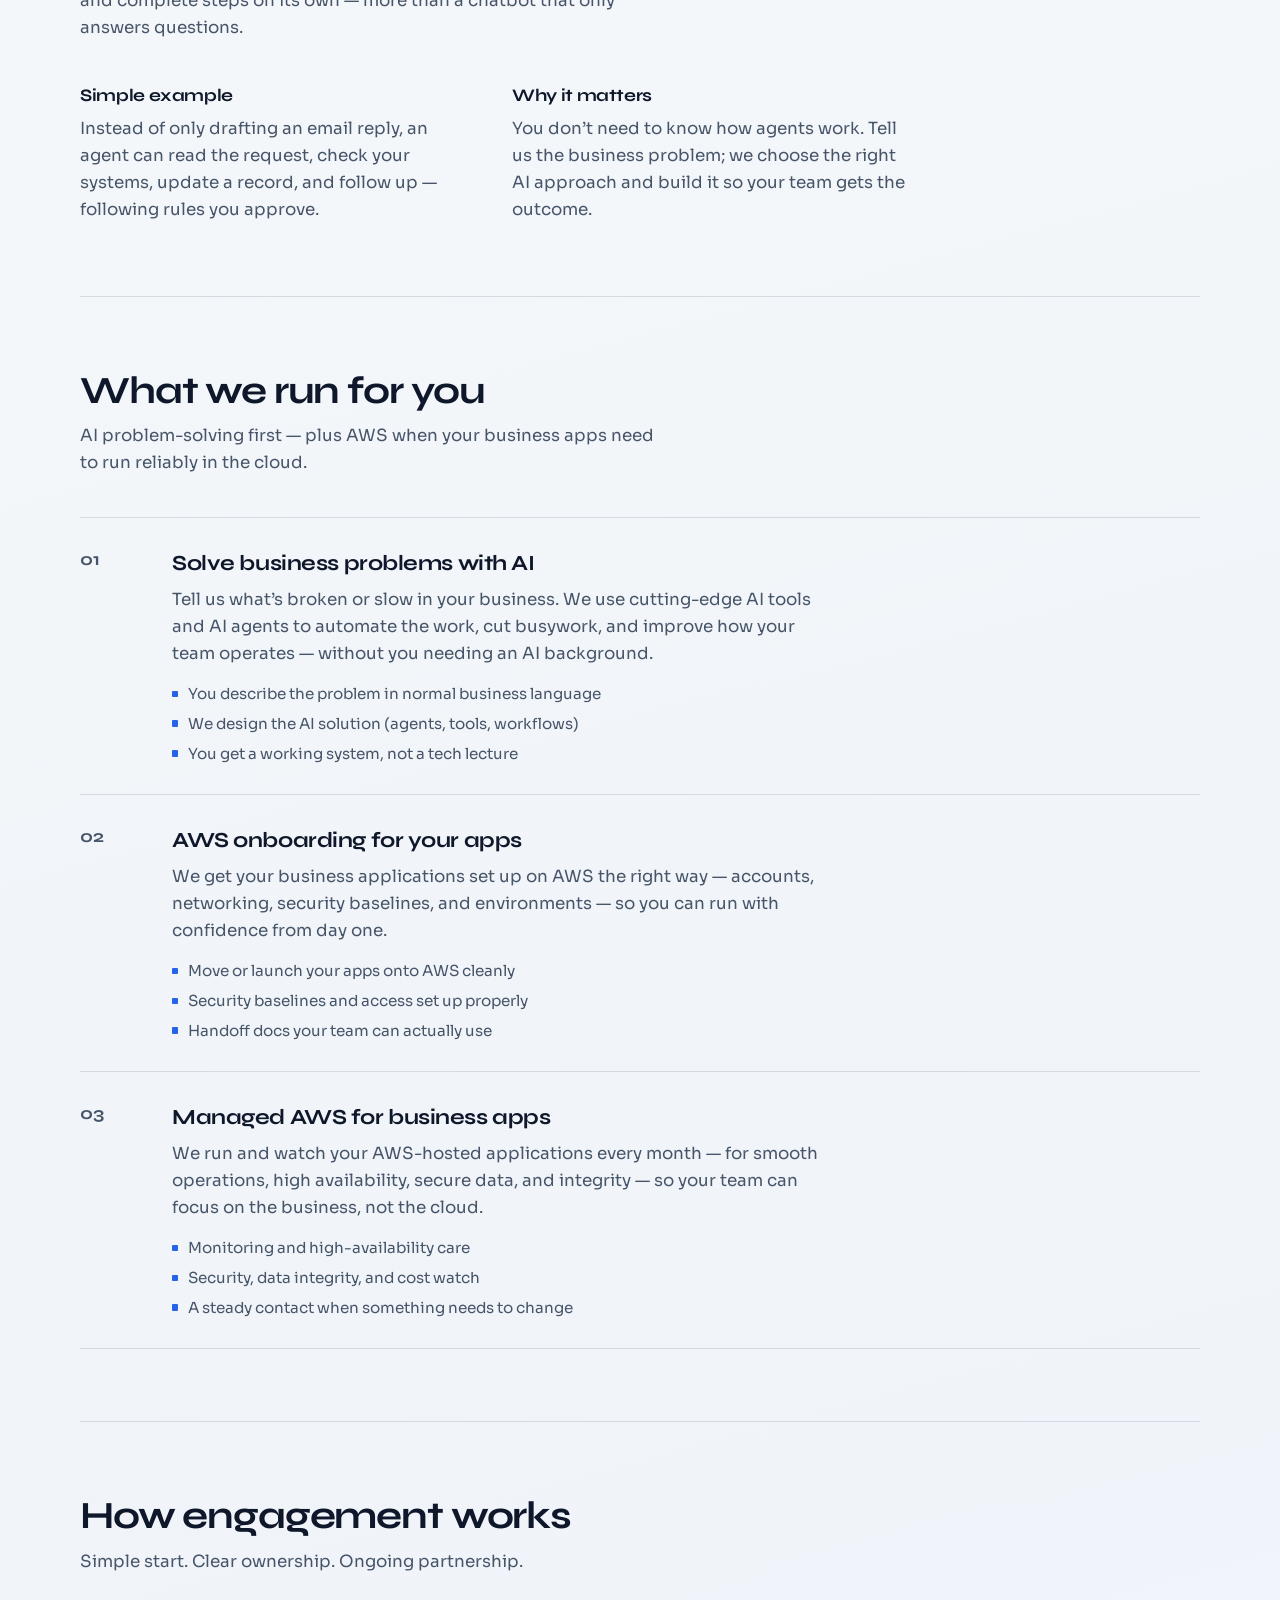
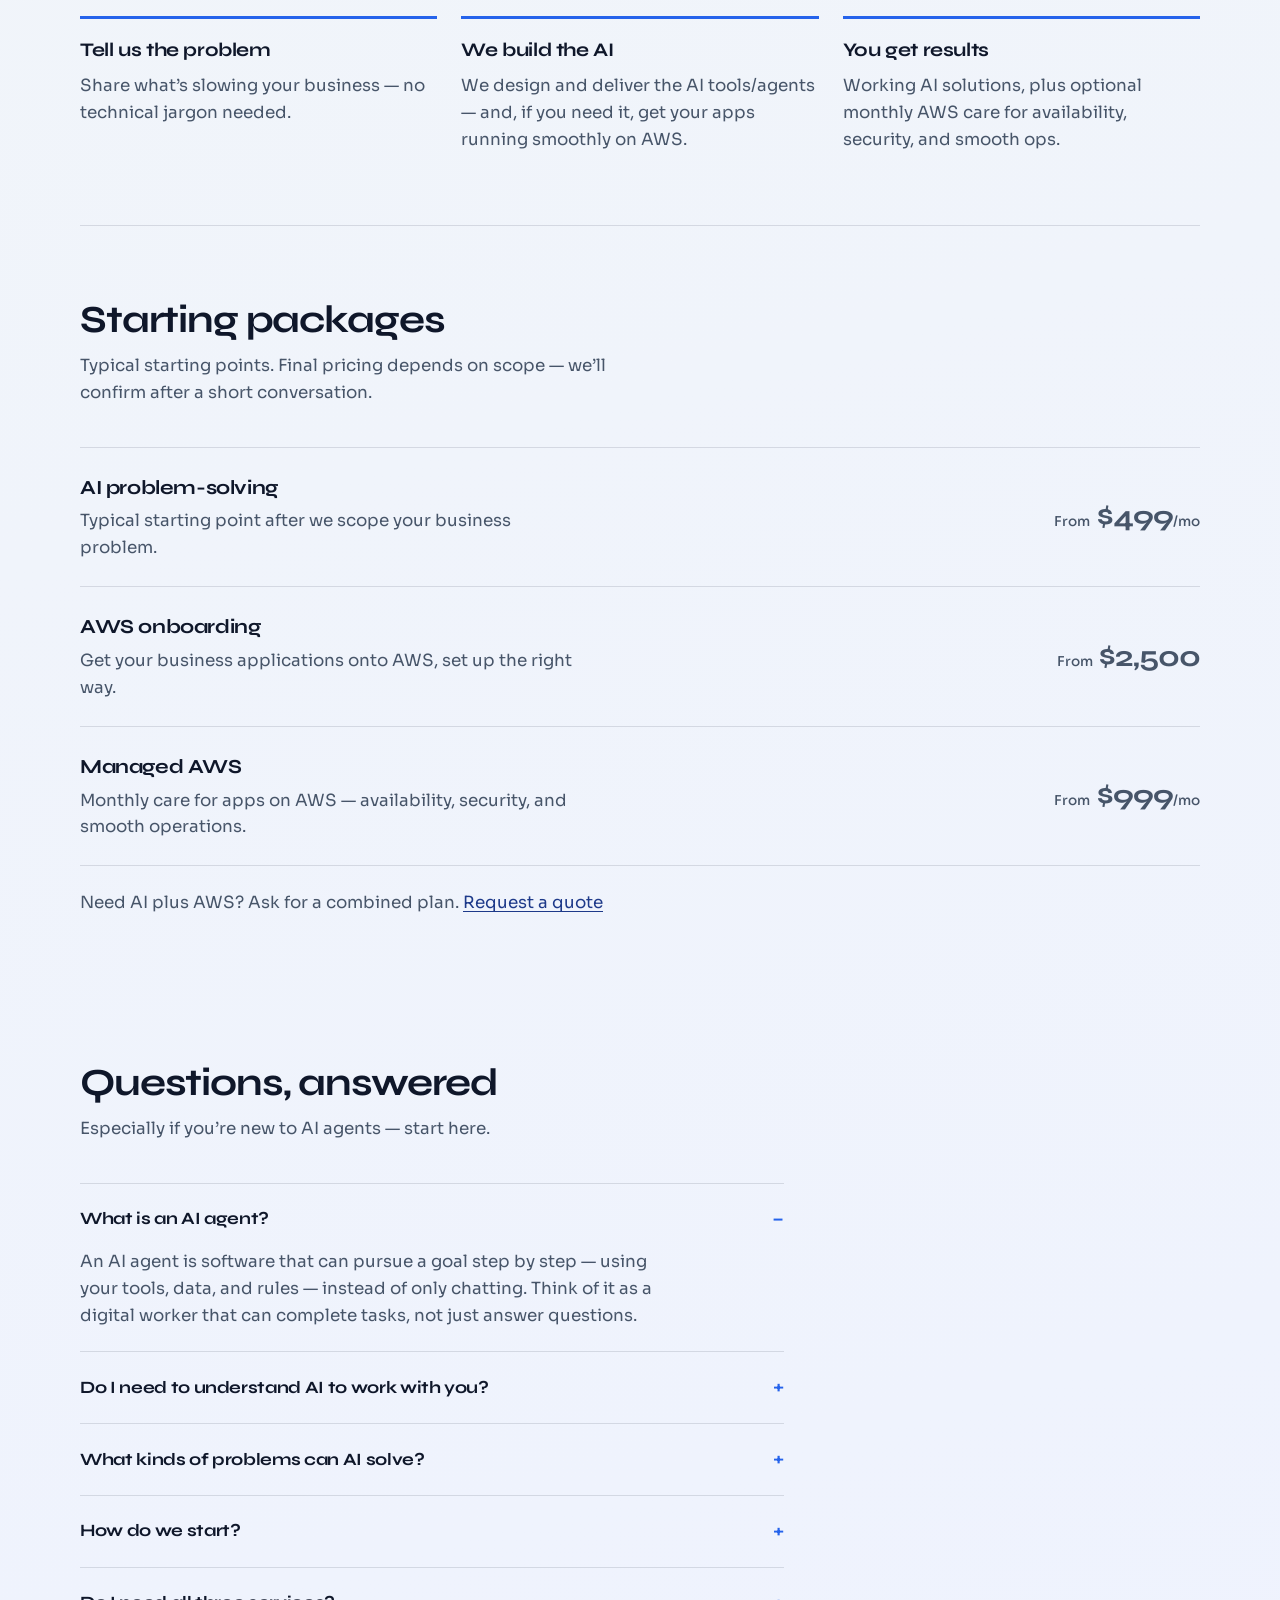
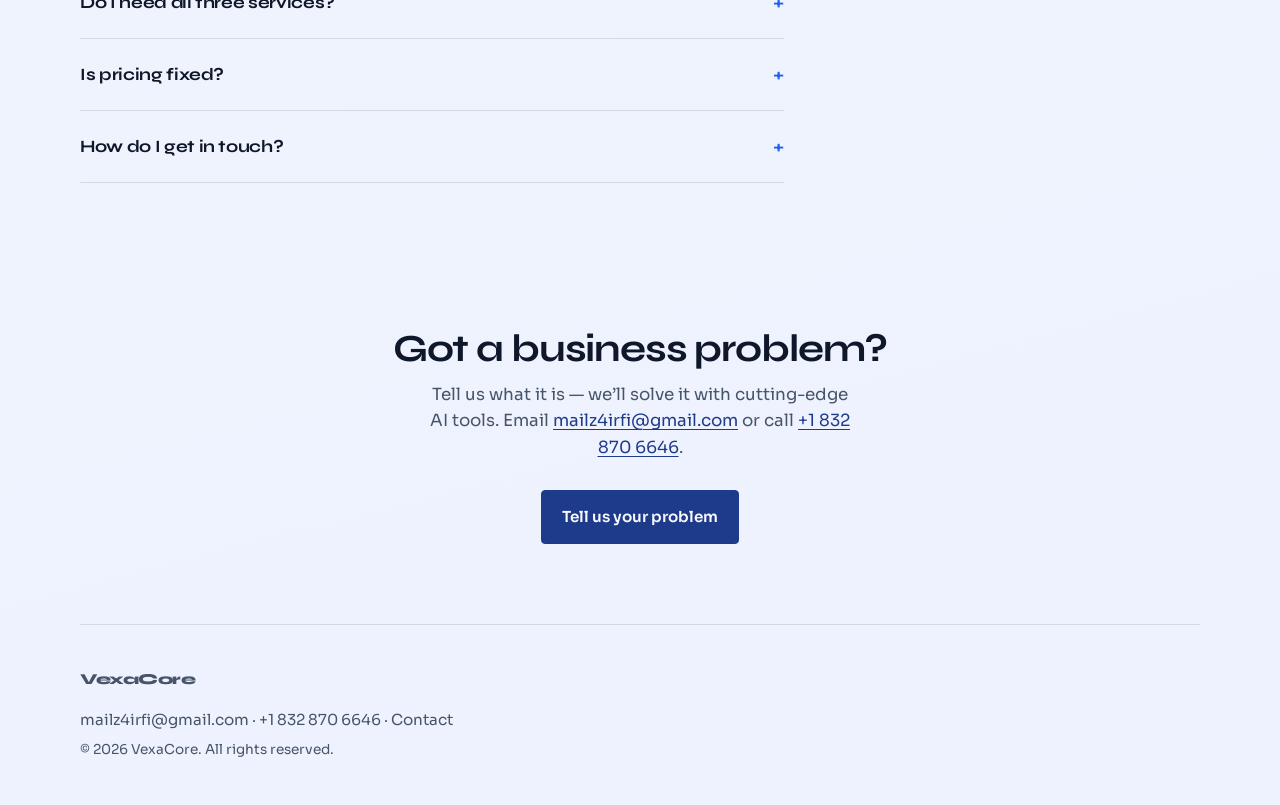
==== commit 75841e42: "Point contact form to mailz4irfi via new Web3Forms key. Clarify the client email field label so visi" ====
--- a/index.html
+++ b/index.html
@@ -56,7 +56,7 @@
       href="https://fonts.googleapis.com/css2?family=Sora:wght@400;500;600&family=Syne:wght@600;700;800&display=swap"
       rel="stylesheet"
     />
-    <link rel="stylesheet" href="styles.css?v=2" />
+    <link rel="stylesheet" href="styles.css?v=3" />
     <script type="application/ld+json">
       {
         "@context": "https://schema.org",
@@ -420,6 +420,6 @@
       <p class="fine">&copy; <span id="year"></span> VexaCore. All rights reserved.</p>
     </footer>
 
-    <script src="script.js?v=2"></script>
+    <script src="script.js?v=3"></script>
   </body>
 </html>
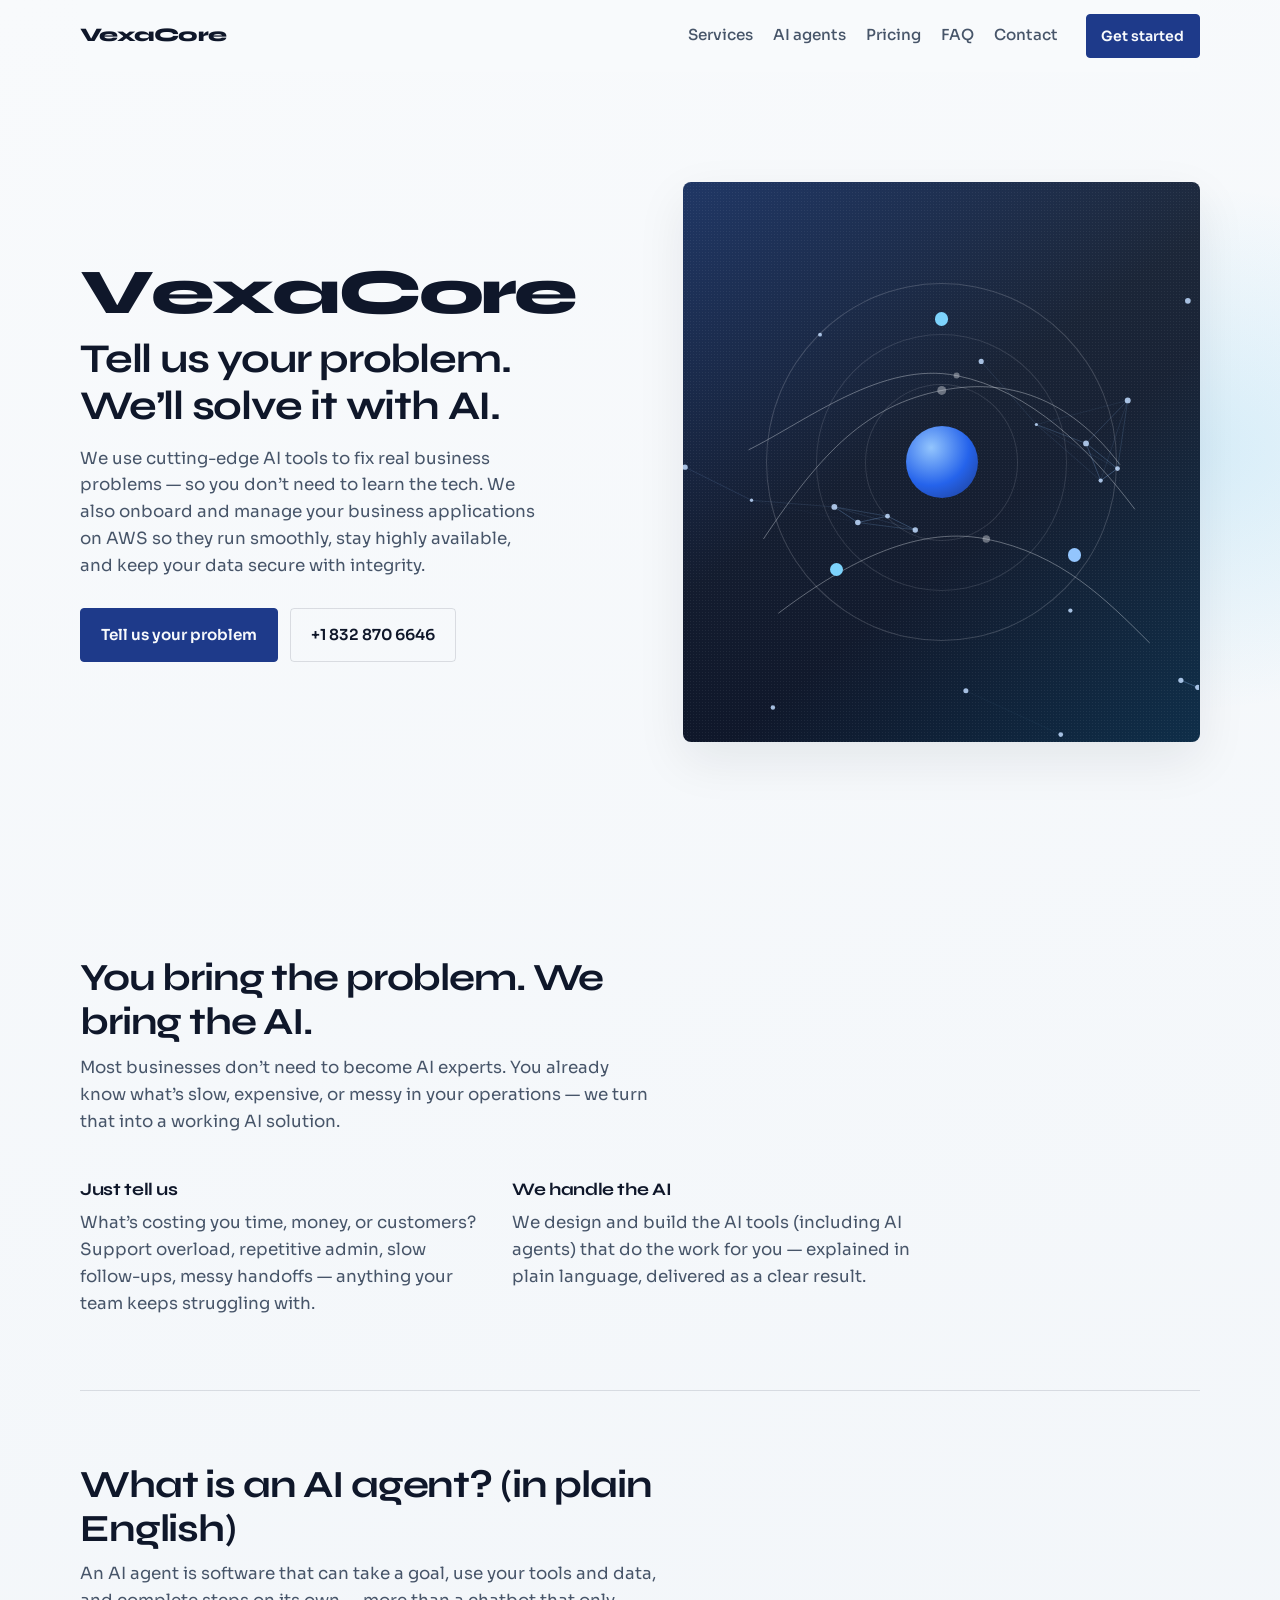
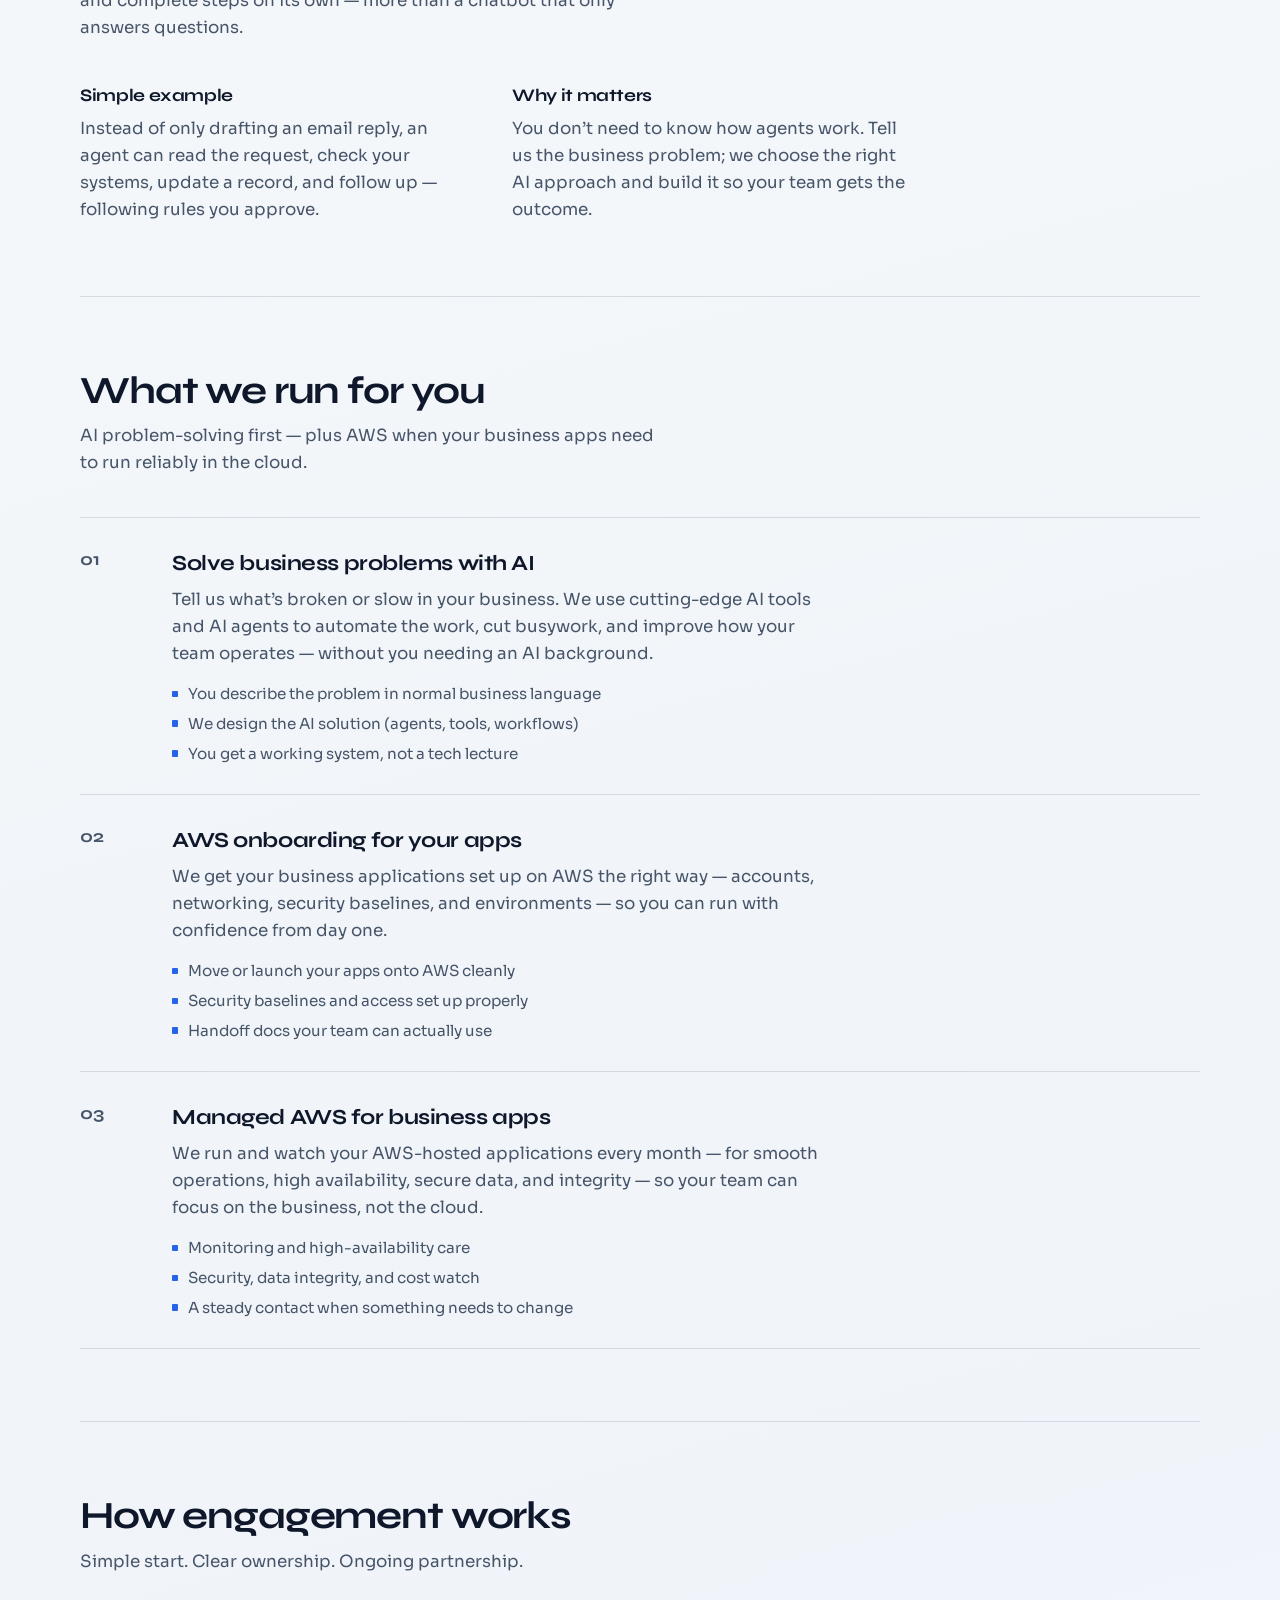
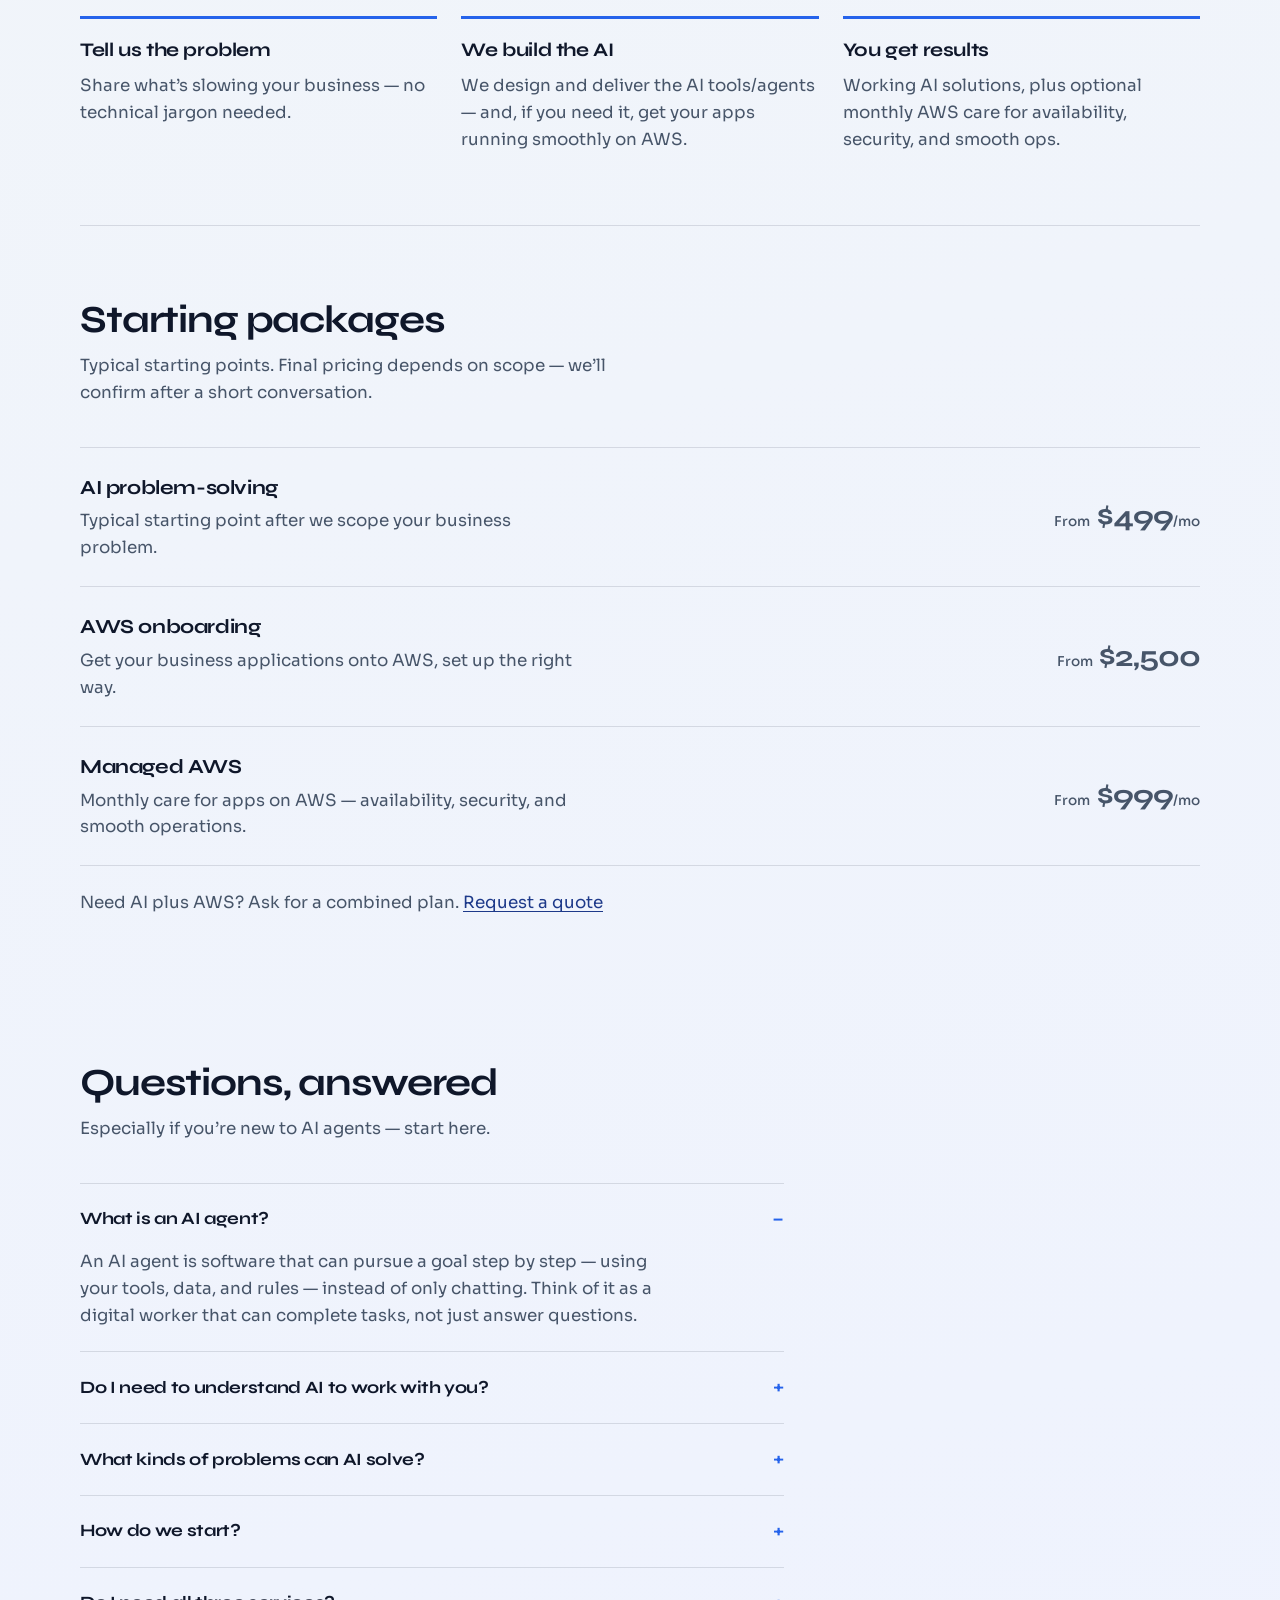
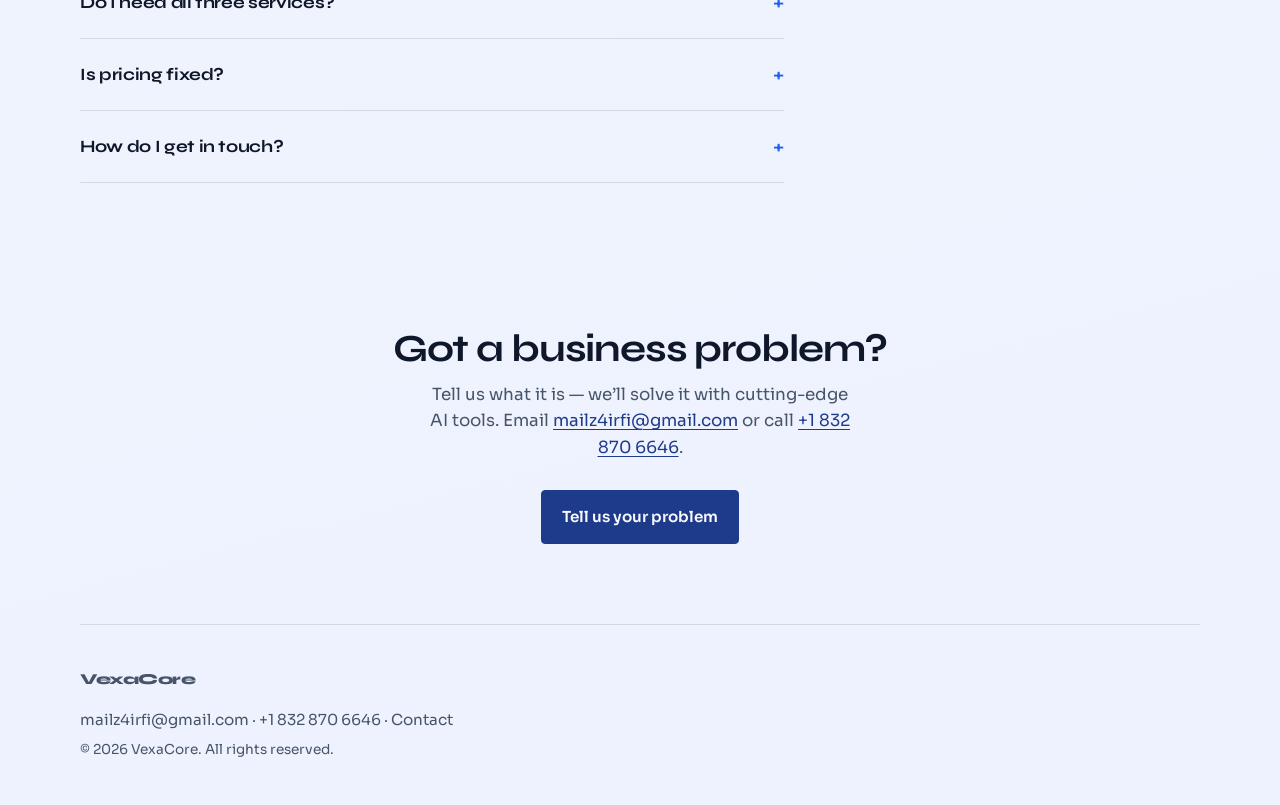
==== commit 66761212: "Show a clear Message sent screen after contact form submit. Co-authored-by: Cursor <cursoragent@curs" ====
--- a/index.html
+++ b/index.html
@@ -56,7 +56,7 @@
       href="https://fonts.googleapis.com/css2?family=Sora:wght@400;500;600&family=Syne:wght@600;700;800&display=swap"
       rel="stylesheet"
     />
-    <link rel="stylesheet" href="styles.css?v=3" />
+    <link rel="stylesheet" href="styles.css?v=4" />
     <script type="application/ld+json">
       {
         "@context": "https://schema.org",
@@ -420,6 +420,6 @@
       <p class="fine">&copy; <span id="year"></span> VexaCore. All rights reserved.</p>
     </footer>
 
-    <script src="script.js?v=3"></script>
+    <script src="script.js?v=4"></script>
   </body>
 </html>
--- a/styles.css
+++ b/styles.css
@@ -937,6 +937,41 @@
   font-weight: 400;
 }
 
+.form-fields {
+  display: grid;
+  gap: 1rem;
+}
+
+.form-success {
+  display: grid;
+  gap: 0.85rem;
+  padding: 1.25rem 0.25rem;
+  text-align: center;
+}
+
+.form-success[hidden] {
+  display: none;
+}
+
+.form-success-title {
+  margin: 0;
+  font-family: var(--font-display);
+  font-size: 1.6rem;
+  font-weight: 800;
+  letter-spacing: -0.03em;
+  color: var(--accent-deep);
+}
+
+.form-success-text {
+  margin: 0 auto 0.5rem;
+  max-width: 28ch;
+  color: var(--muted);
+}
+
+.contact-form.is-sent {
+  border-color: rgba(37, 99, 235, 0.35);
+}
+
 .form-status {
   margin: 0;
   min-height: 1.4em;
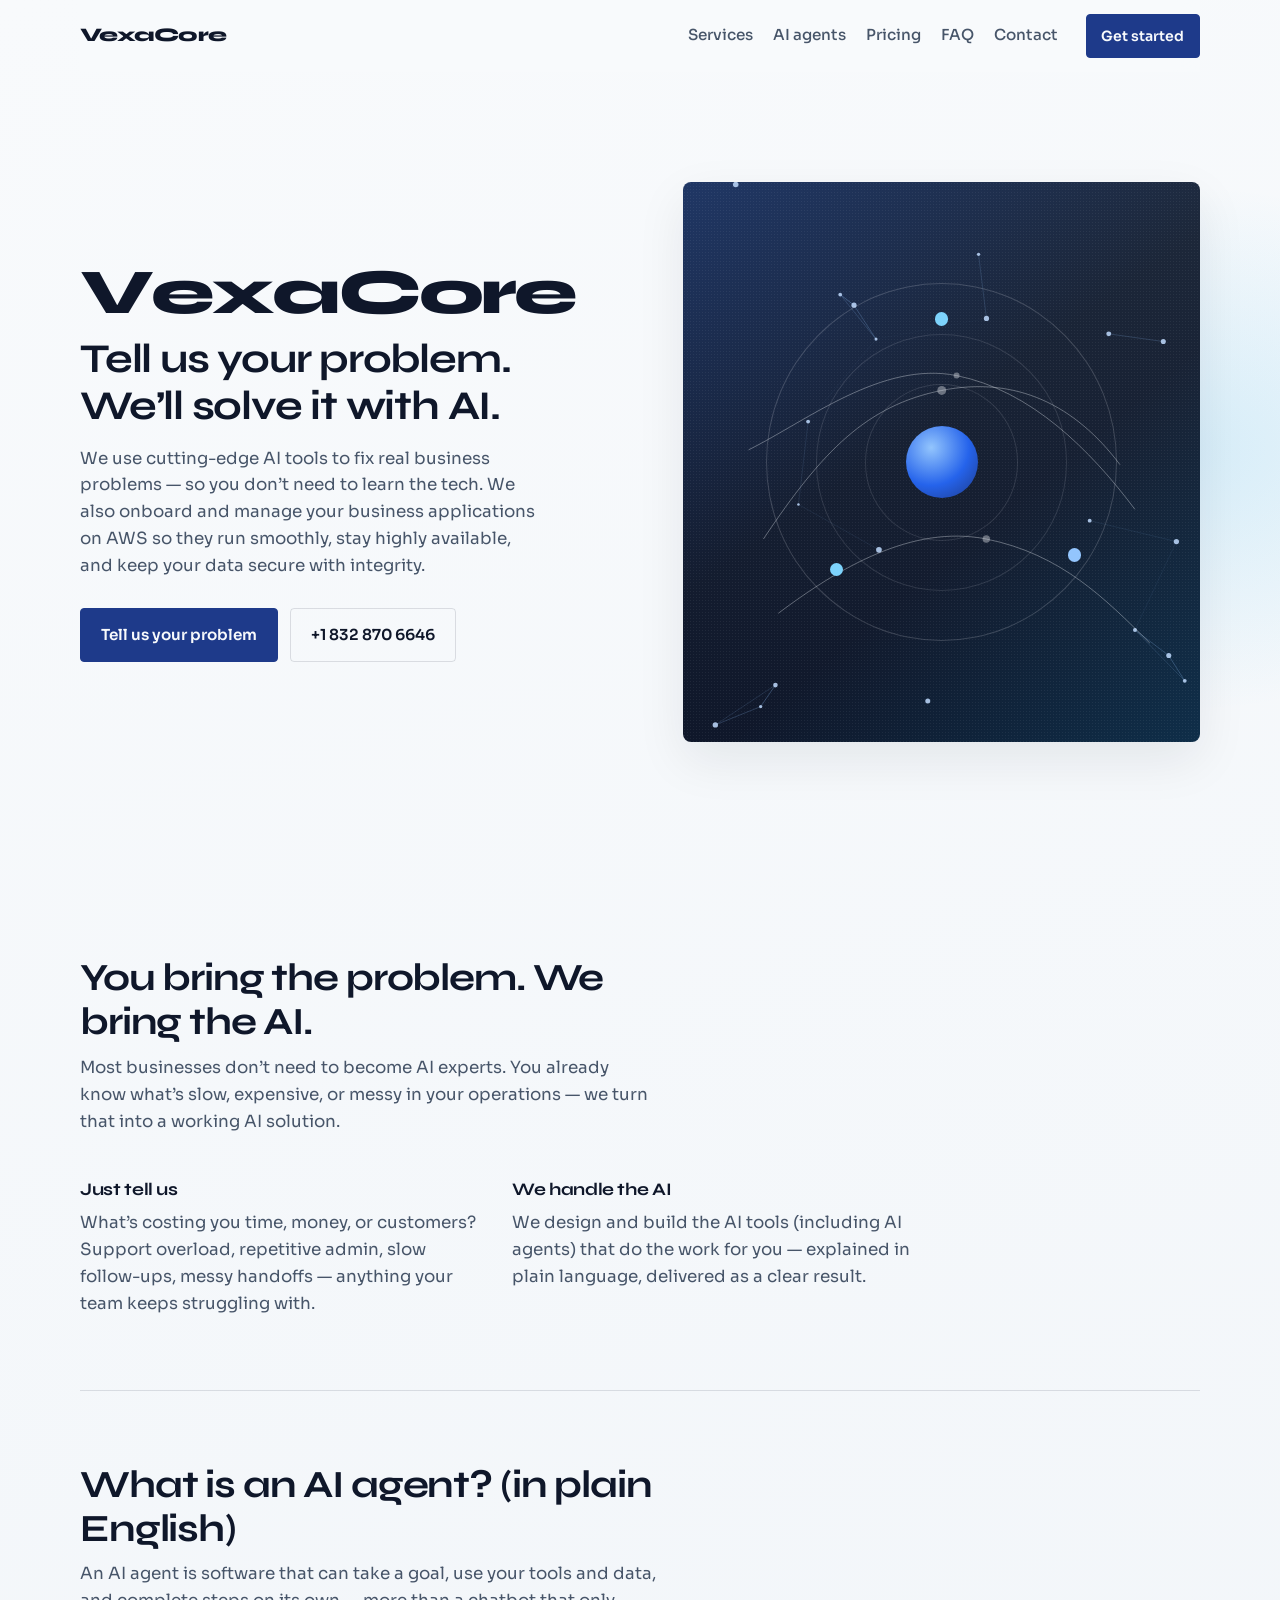
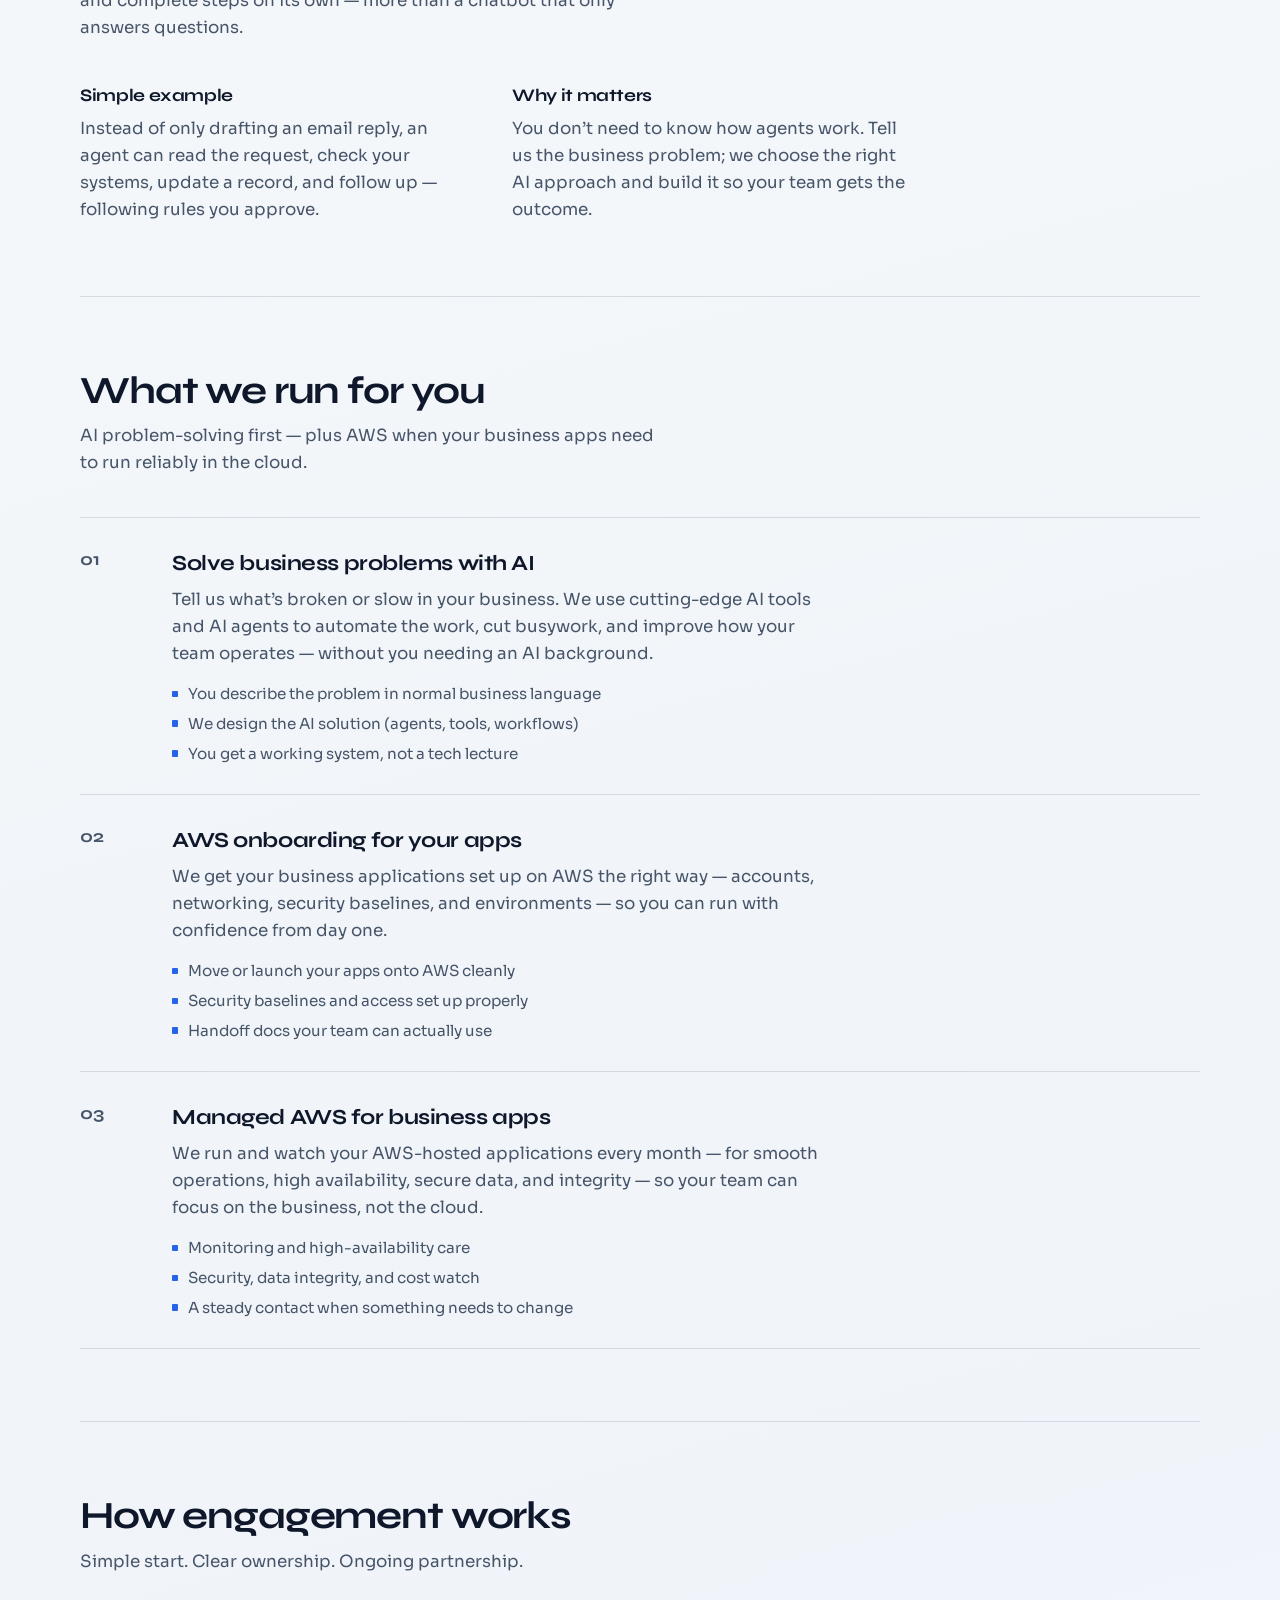
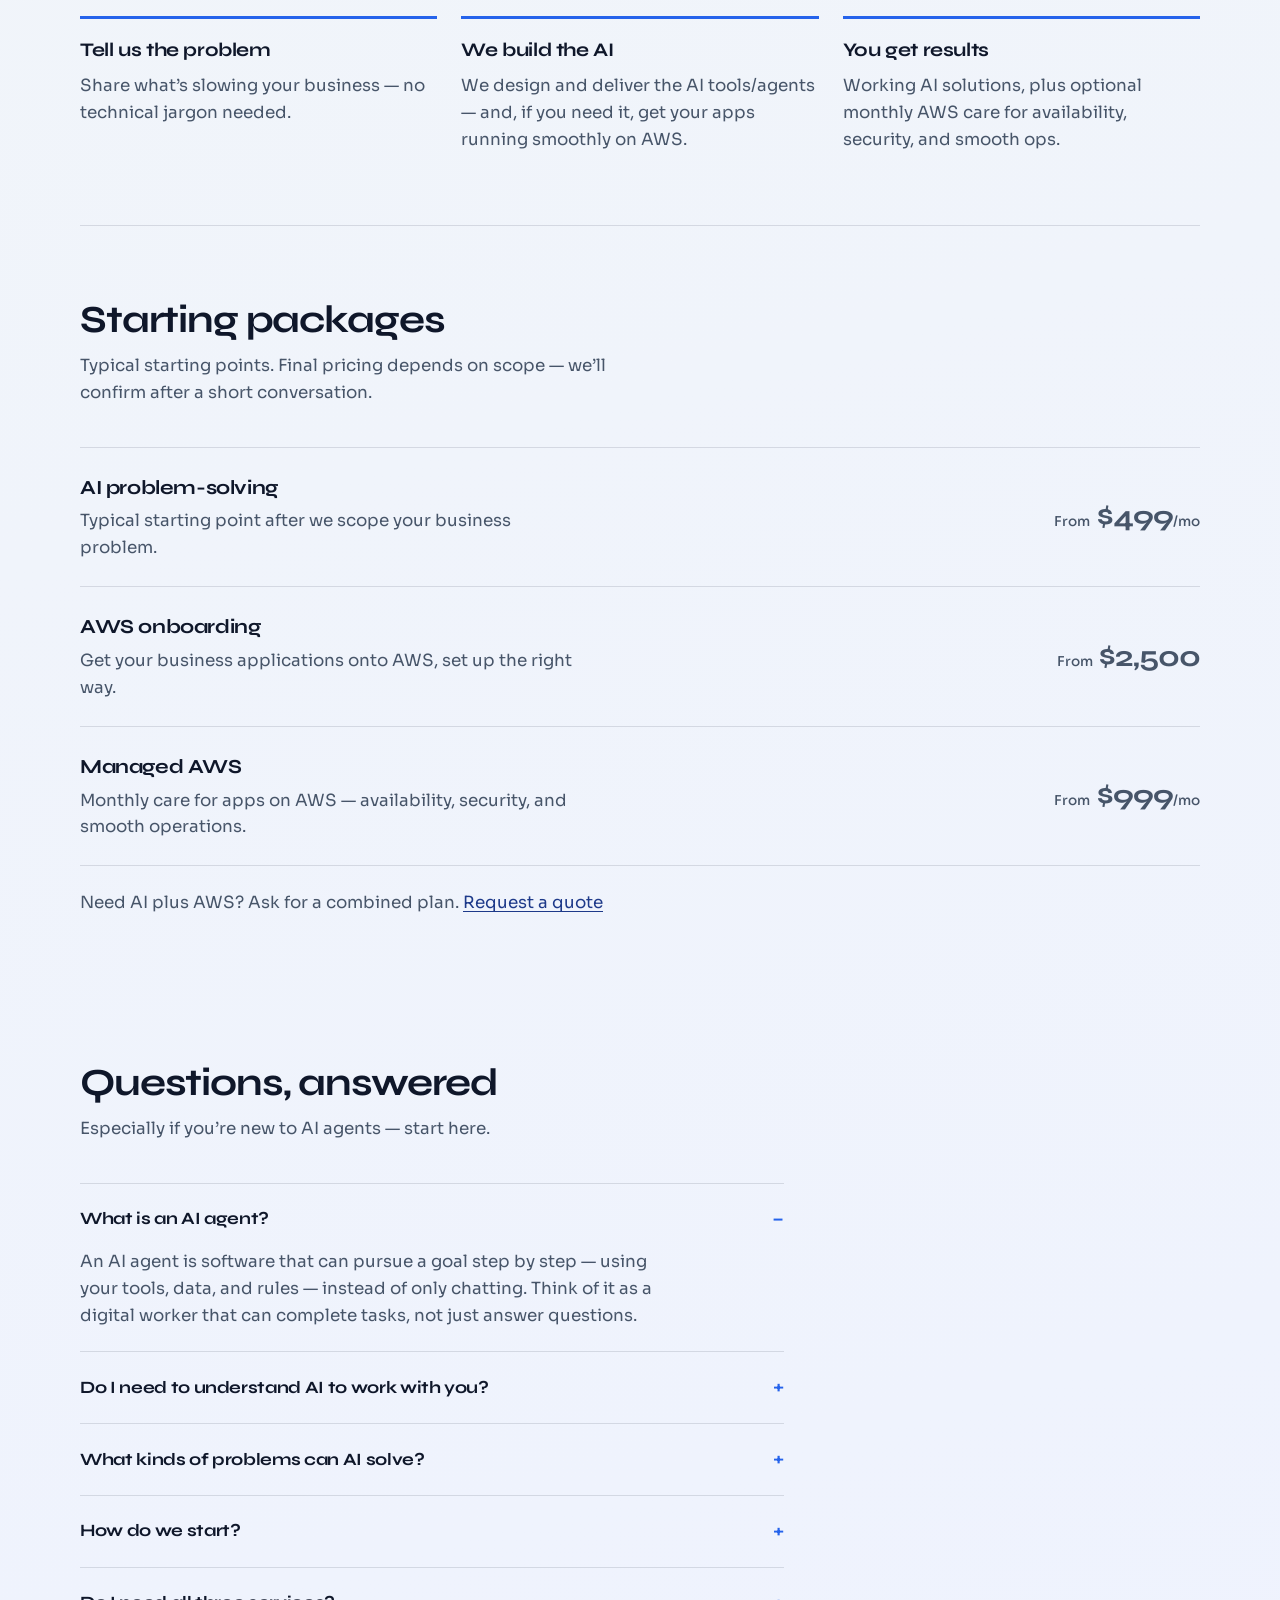
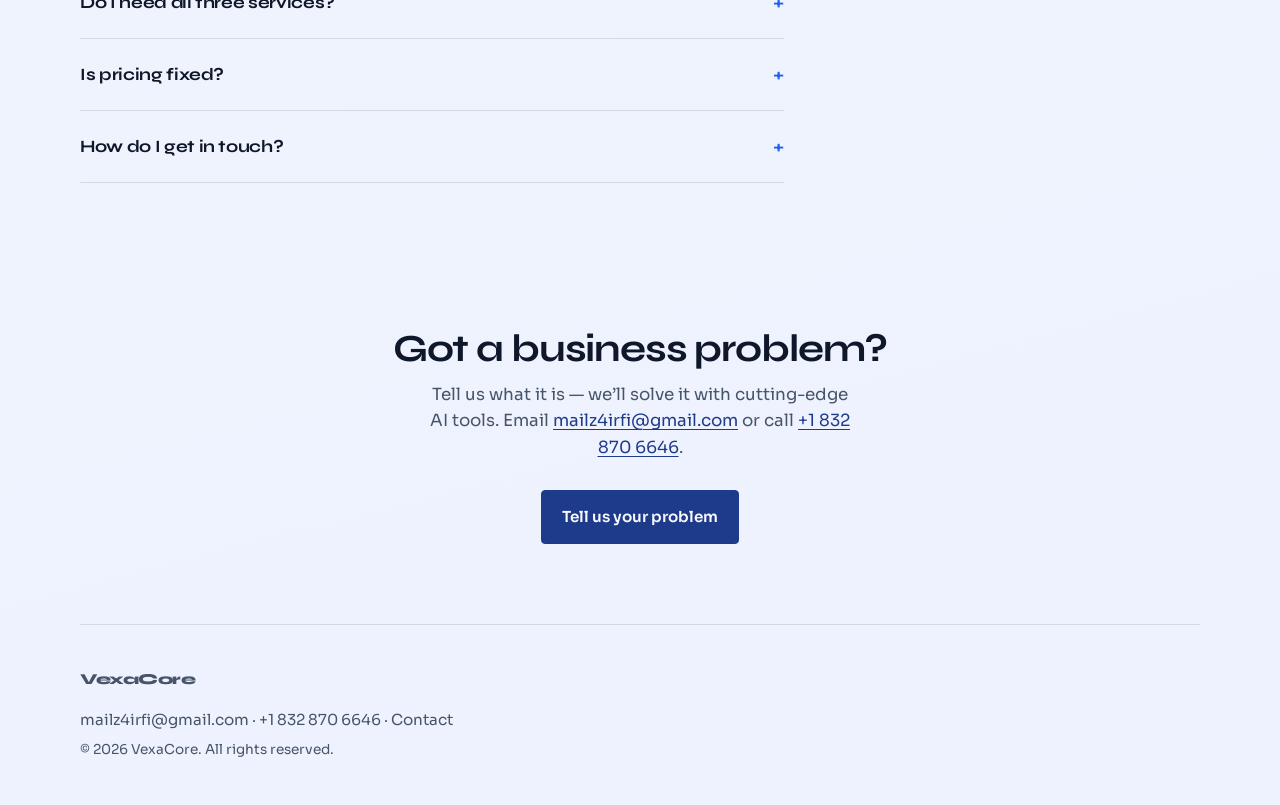
==== commit e495301d: "Validate client email format and show a clear field error. Co-authored-by: Cursor <cursoragent@curso" ====
--- a/index.html
+++ b/index.html
@@ -56,7 +56,7 @@
       href="https://fonts.googleapis.com/css2?family=Sora:wght@400;500;600&family=Syne:wght@600;700;800&display=swap"
       rel="stylesheet"
     />
-    <link rel="stylesheet" href="styles.css?v=4" />
+    <link rel="stylesheet" href="styles.css?v=5" />
     <script type="application/ld+json">
       {
         "@context": "https://schema.org",
@@ -420,6 +420,6 @@
       <p class="fine">&copy; <span id="year"></span> VexaCore. All rights reserved.</p>
     </footer>
 
-    <script src="script.js?v=4"></script>
+    <script src="script.js?v=5"></script>
   </body>
 </html>
--- a/styles.css
+++ b/styles.css
@@ -972,12 +972,22 @@
   border-color: rgba(37, 99, 235, 0.35);
 }
 
-.form-status {
-  margin: 0;
-  min-height: 1.4em;
-  font-size: 0.92rem;
+.field-error {
+  display: block;
+  margin-top: 0.25rem;
+  font-size: 0.85rem;
   font-weight: 500;
-  color: var(--muted);
+  color: #9a3412;
+}
+
+.field-error[hidden] {
+  display: none;
+}
+
+.contact-form input.is-invalid,
+.contact-form textarea.is-invalid {
+  border-color: #c2410c;
+  background: rgba(154, 52, 18, 0.04);
 }
 
 .form-status--success {
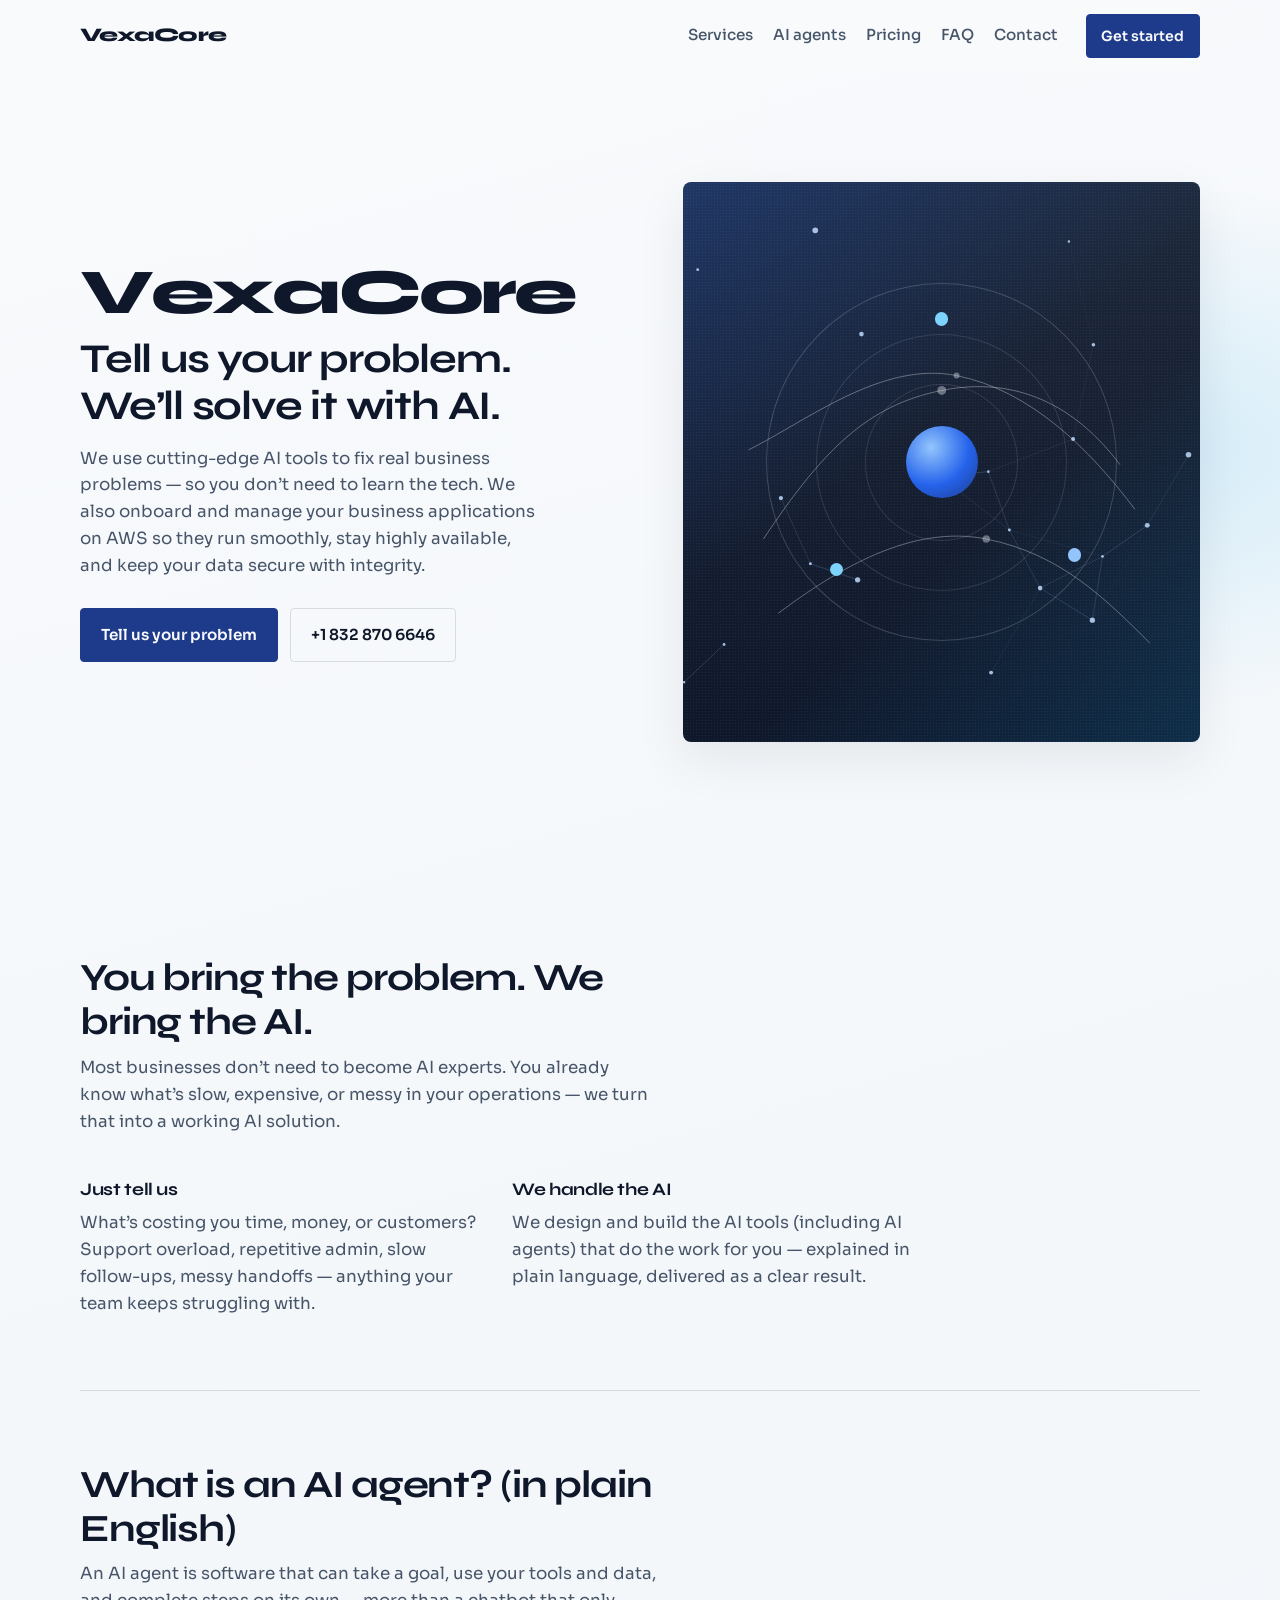
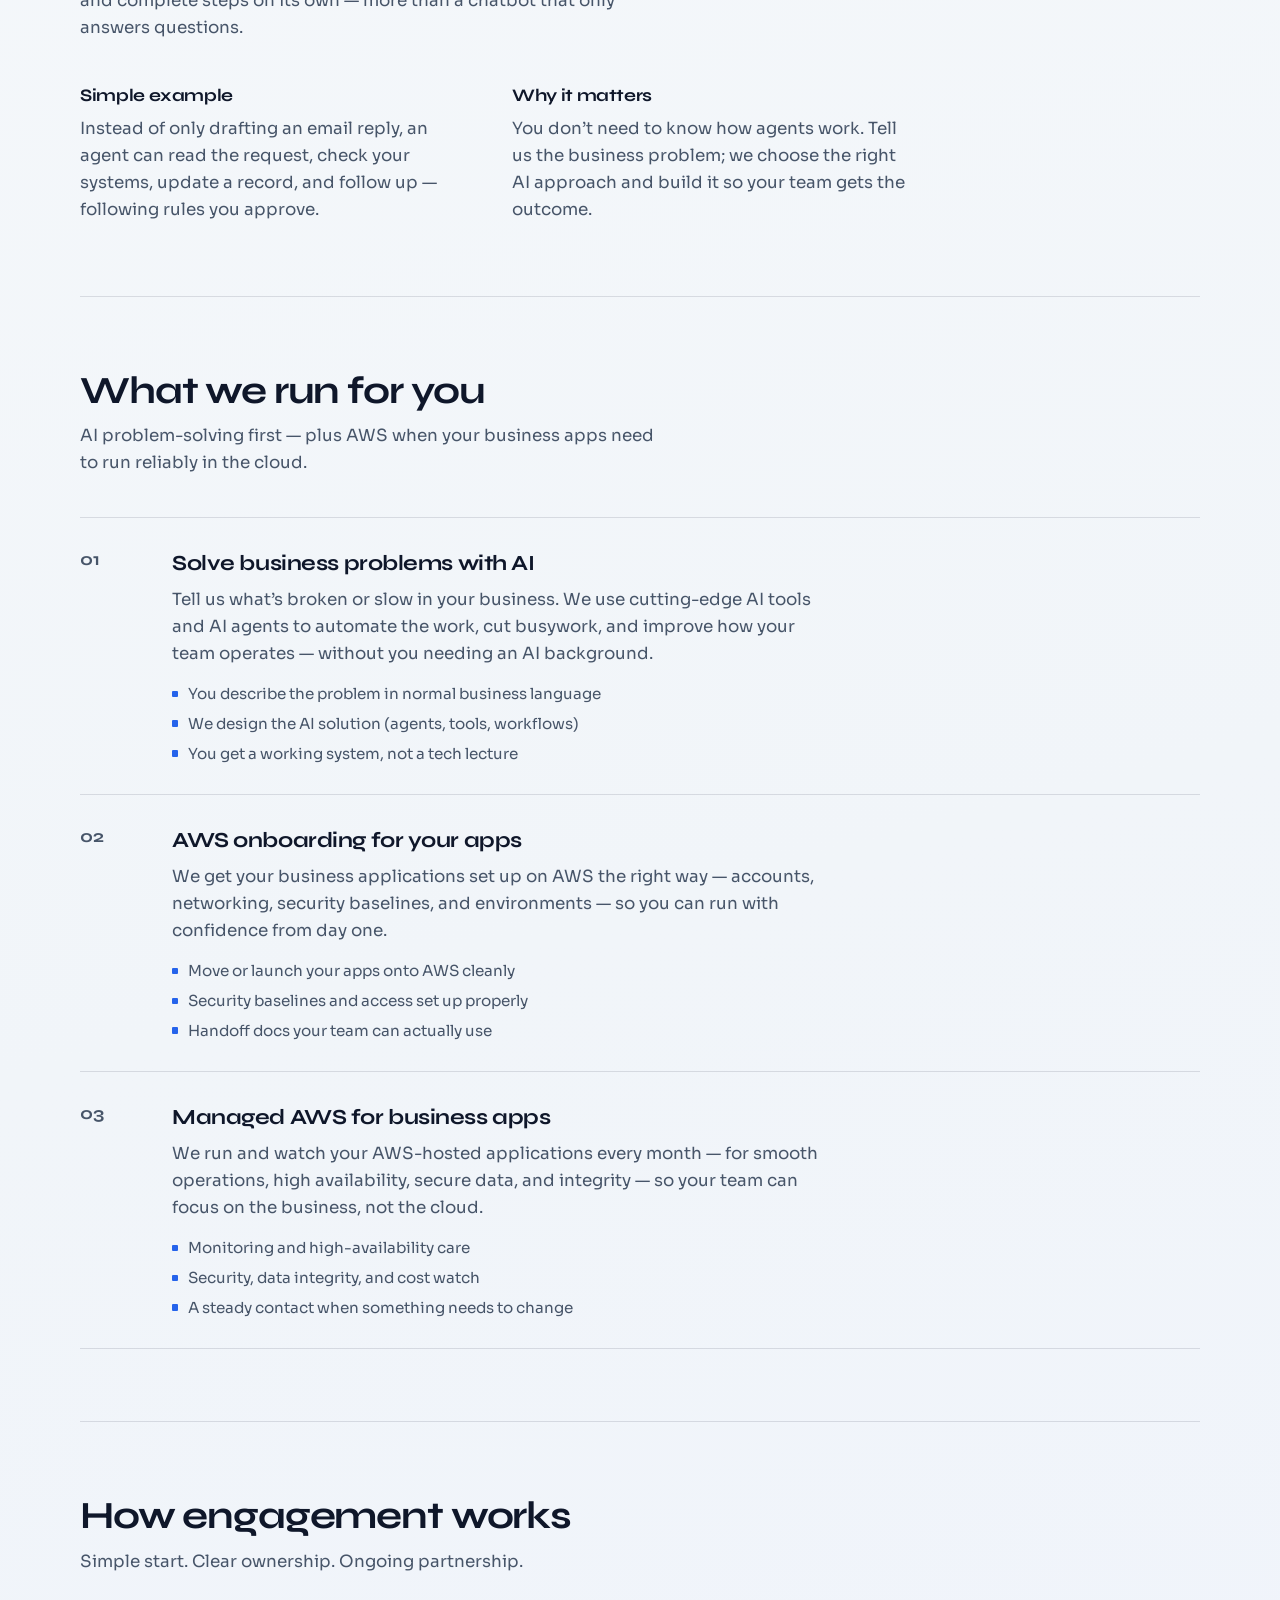
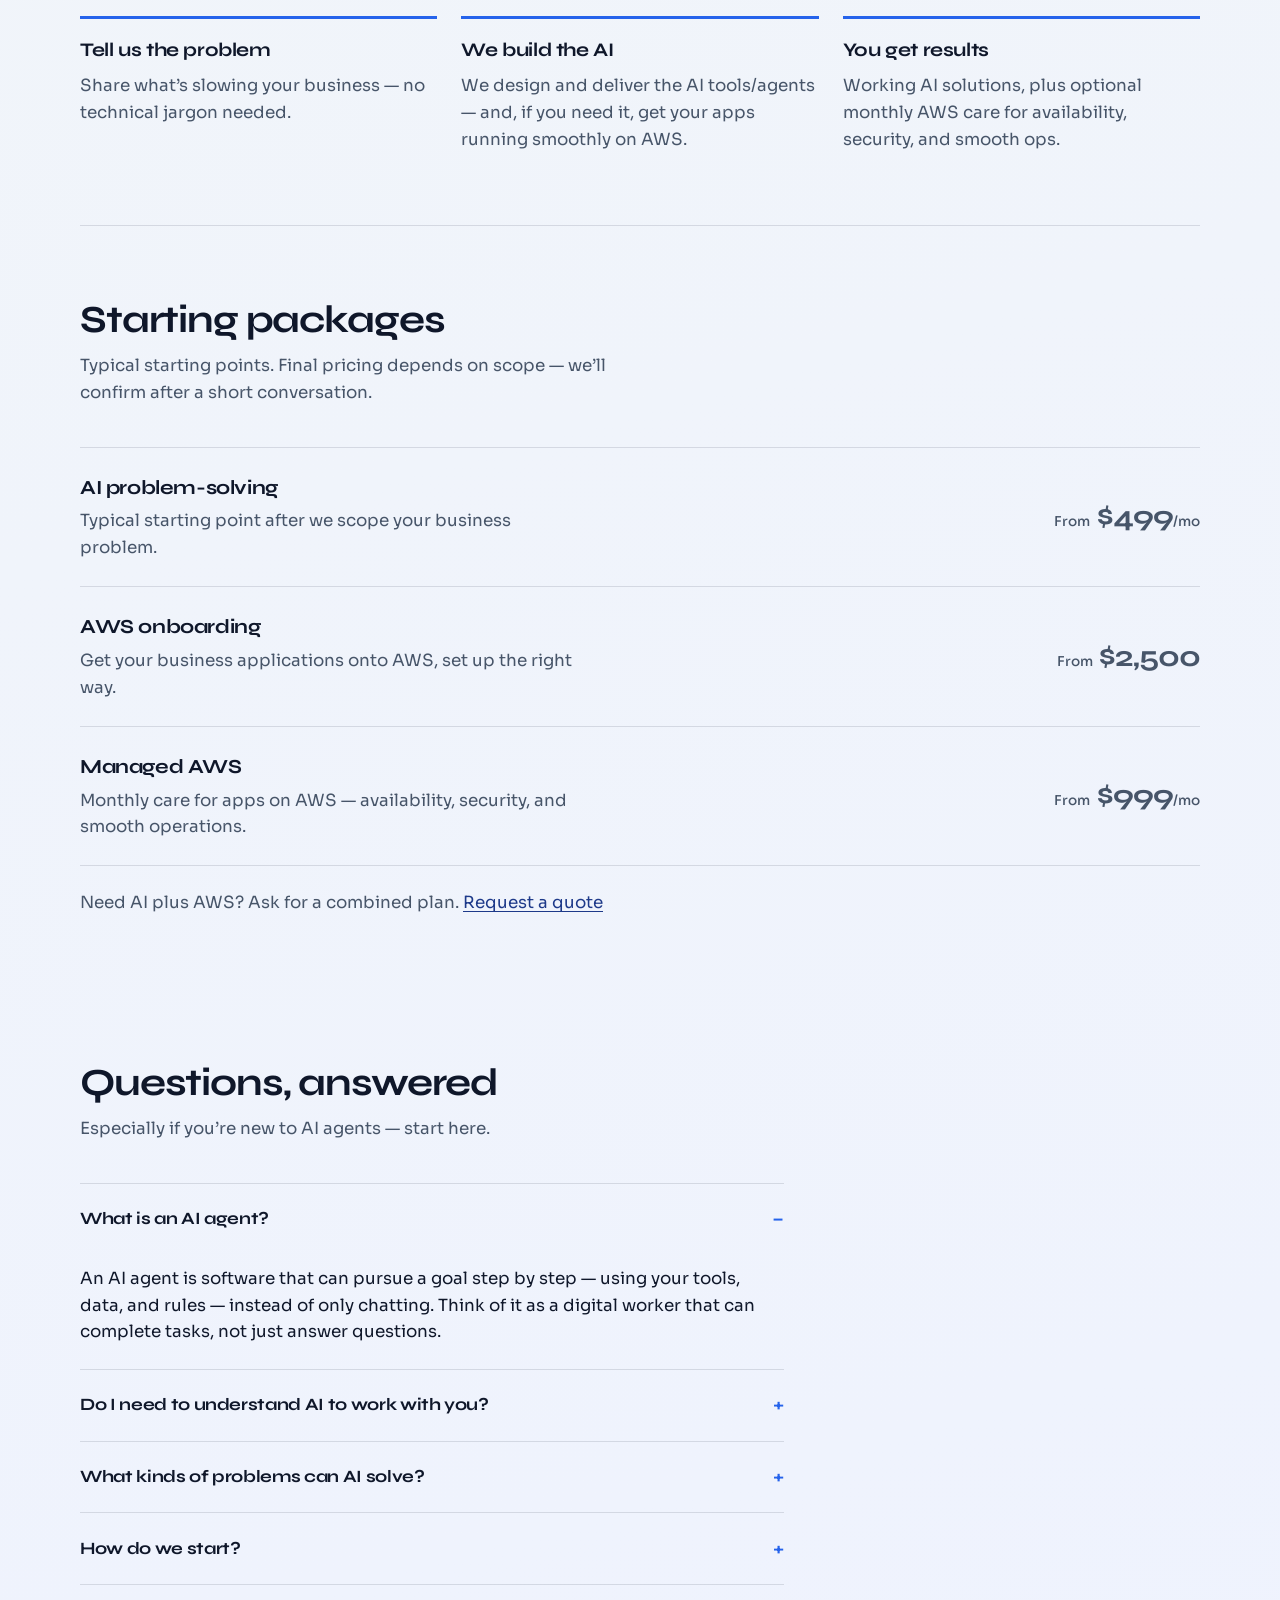
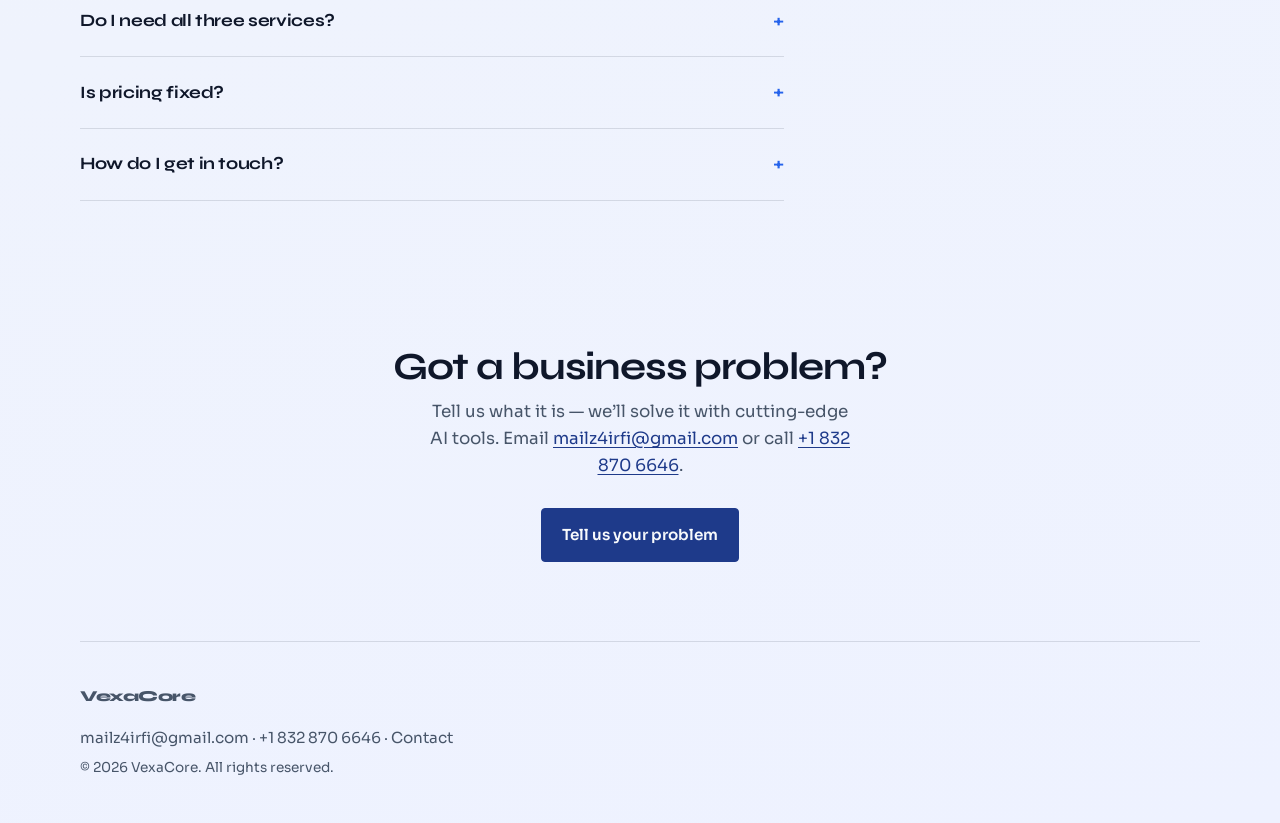
==== commit 59b99313: "Simplify AI problem examples in FAQ for everyday users. Co-authored-by: Cursor <cursoragent@cursor.c" ====
--- a/index.html
+++ b/index.html
@@ -56,7 +56,7 @@
       href="https://fonts.googleapis.com/css2?family=Sora:wght@400;500;600&family=Syne:wght@600;700;800&display=swap"
       rel="stylesheet"
     />
-    <link rel="stylesheet" href="styles.css?v=5" />
+    <link rel="stylesheet" href="styles.css?v=6" />
     <script type="application/ld+json">
       {
         "@context": "https://schema.org",
@@ -354,10 +354,21 @@
           <details class="faq-item reveal">
             <summary>What kinds of problems can AI solve?</summary>
             <p>
-              Common ones include customer support overload, repetitive data
-              entry, slow lead follow-up, internal reporting, scheduling chaos,
-              and process handoffs between teams. If it’s repetitive or
-              rule-based, AI is often a strong fit.
+              Everyday business busywork — the same things people do over and
+              over. For example:
+            </p>
+            <ul class="service-points">
+              <li>An automatic email reply agent for common customer questions</li>
+              <li>A website or chat answering machine that works 24/7</li>
+              <li>Filling spreadsheets and reports for you instead of typing by hand</li>
+              <li>Following up with leads and appointment reminders automatically</li>
+              <li>Booking or rescheduling meetings without phone tag</li>
+              <li>Sending order / status updates so your team doesn’t repeat itself</li>
+              <li>Sorting inbox messages and sending them to the right person</li>
+            </ul>
+            <p>
+              If it’s repetitive and rules-based, AI is often a strong fit. Tell us
+              your problem in plain words — we’ll suggest what to build.
             </p>
           </details>
           <details class="faq-item reveal">
@@ -420,6 +431,6 @@
       <p class="fine">&copy; <span id="year"></span> VexaCore. All rights reserved.</p>
     </footer>
 
-    <script src="script.js?v=5"></script>
+    <script src="script.js?v=6"></script>
   </body>
 </html>
--- a/styles.css
+++ b/styles.css
@@ -713,10 +713,12 @@
   content: "–";
 }
 
-.faq-item p {
-  margin: 0 0 1rem;
-  color: var(--muted);
-  max-width: 48ch;
+.faq-item .service-points {
+  margin: 0.75rem 0 1rem;
+}
+
+.faq-item p + .service-points {
+  margin-top: 0.65rem;
 }
 
 .contact-direct {
@@ -988,6 +990,14 @@
 .contact-form textarea.is-invalid {
   border-color: #c2410c;
   background: rgba(154, 52, 18, 0.04);
+}
+
+.form-status {
+  margin: 0;
+  min-height: 1.4em;
+  font-size: 0.92rem;
+  font-weight: 500;
+  color: var(--muted);
 }
 
 .form-status--success {
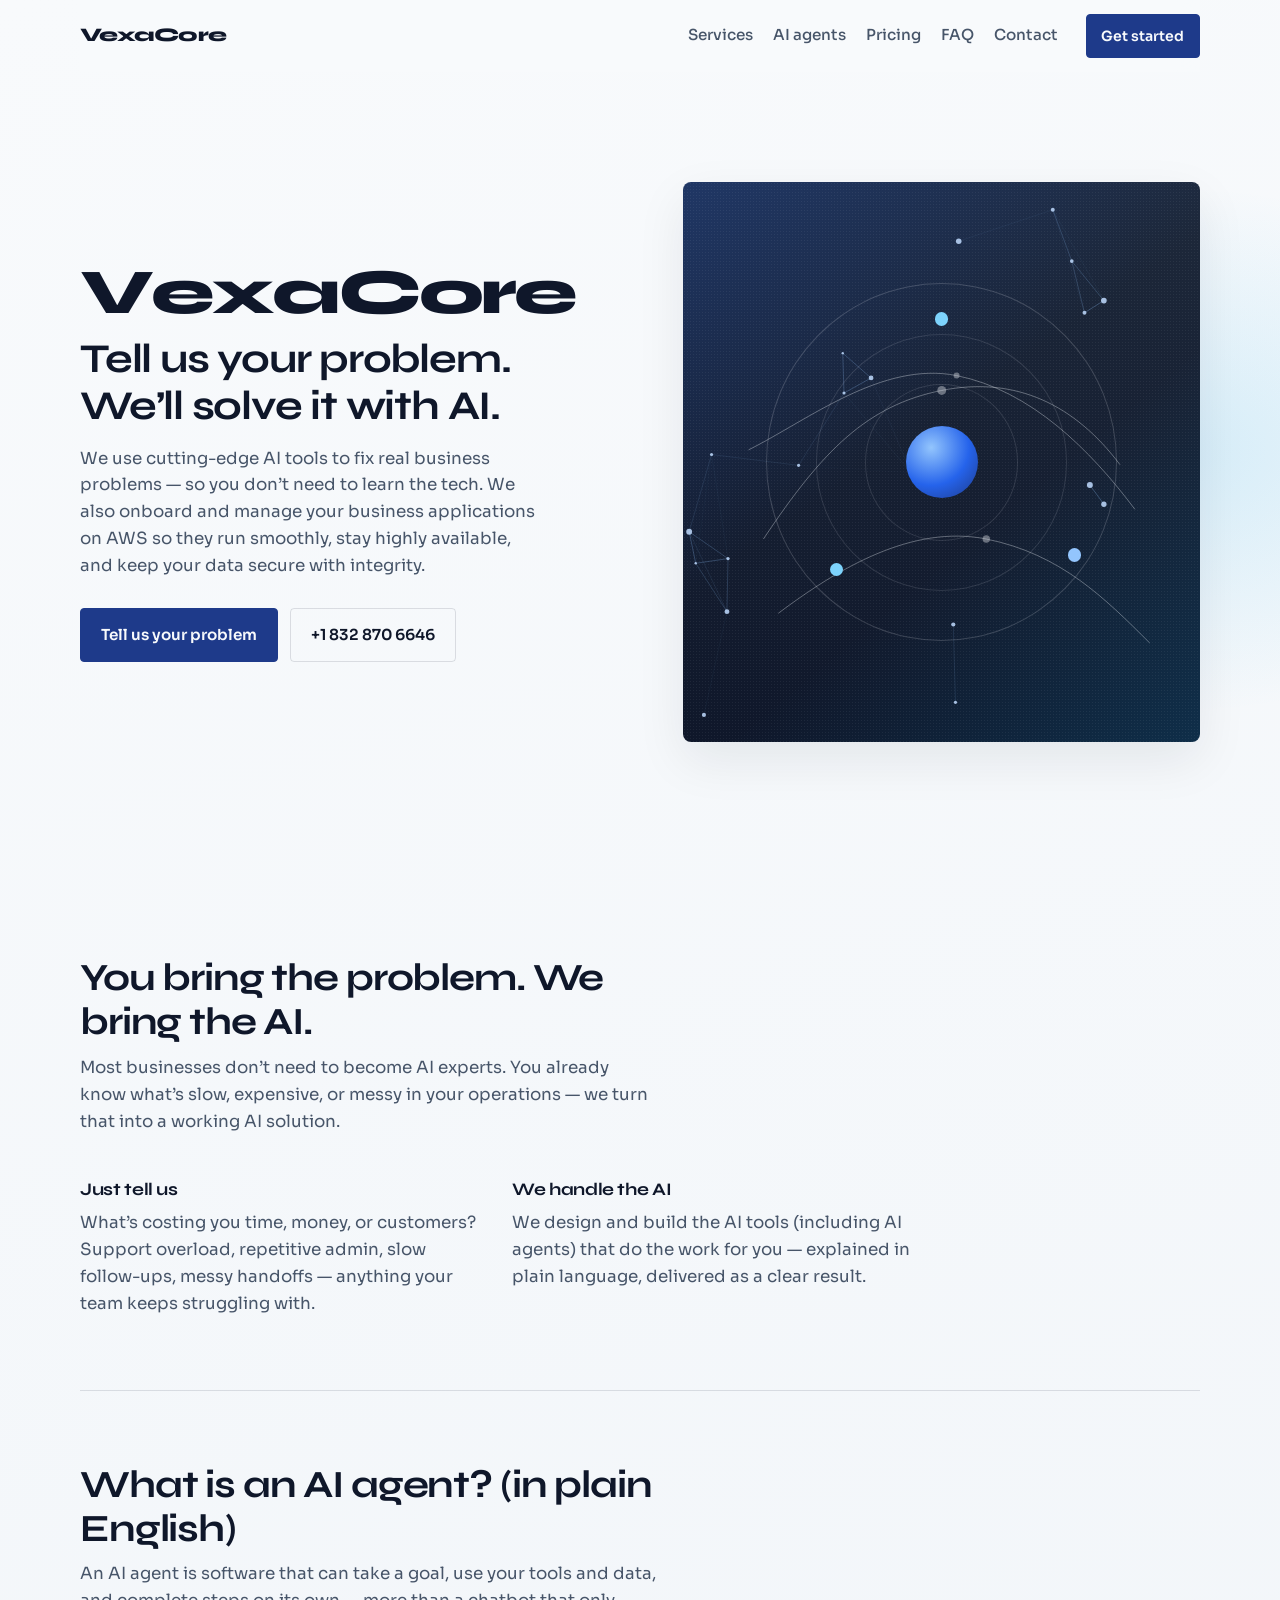
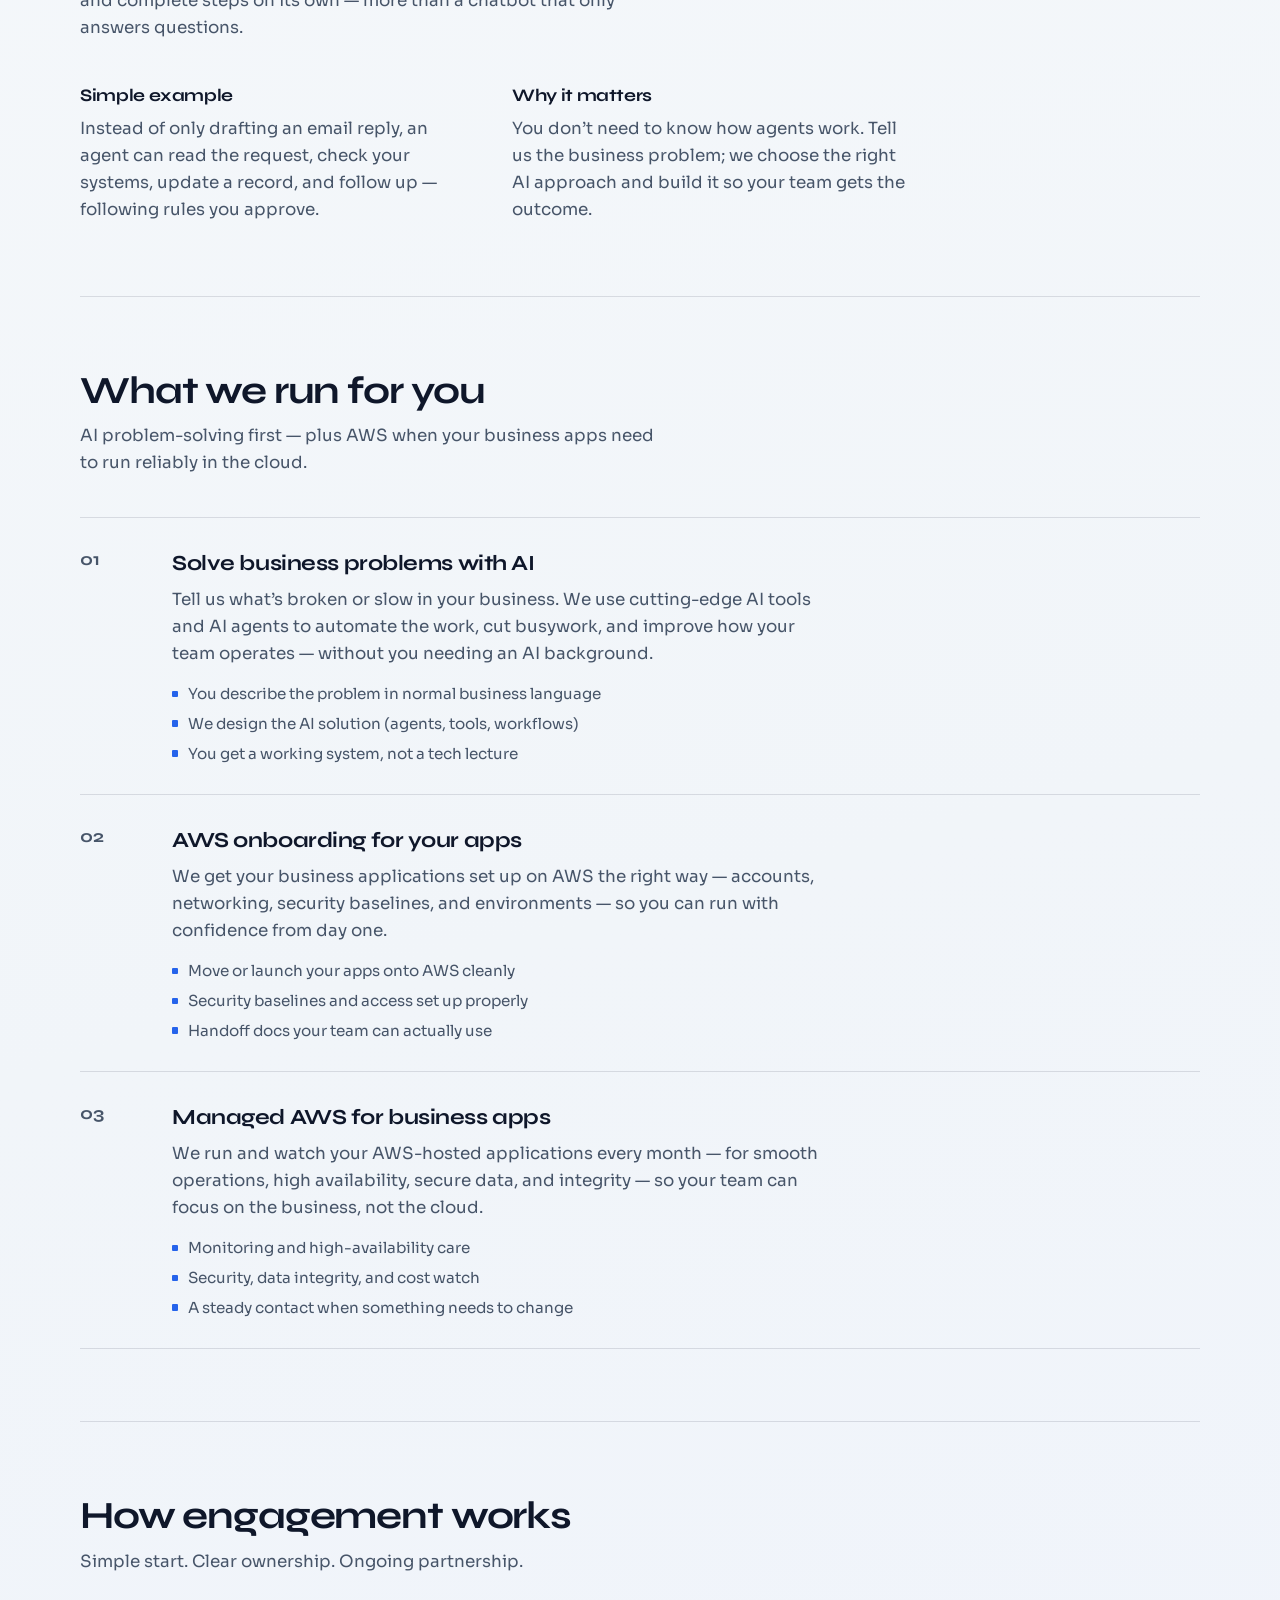
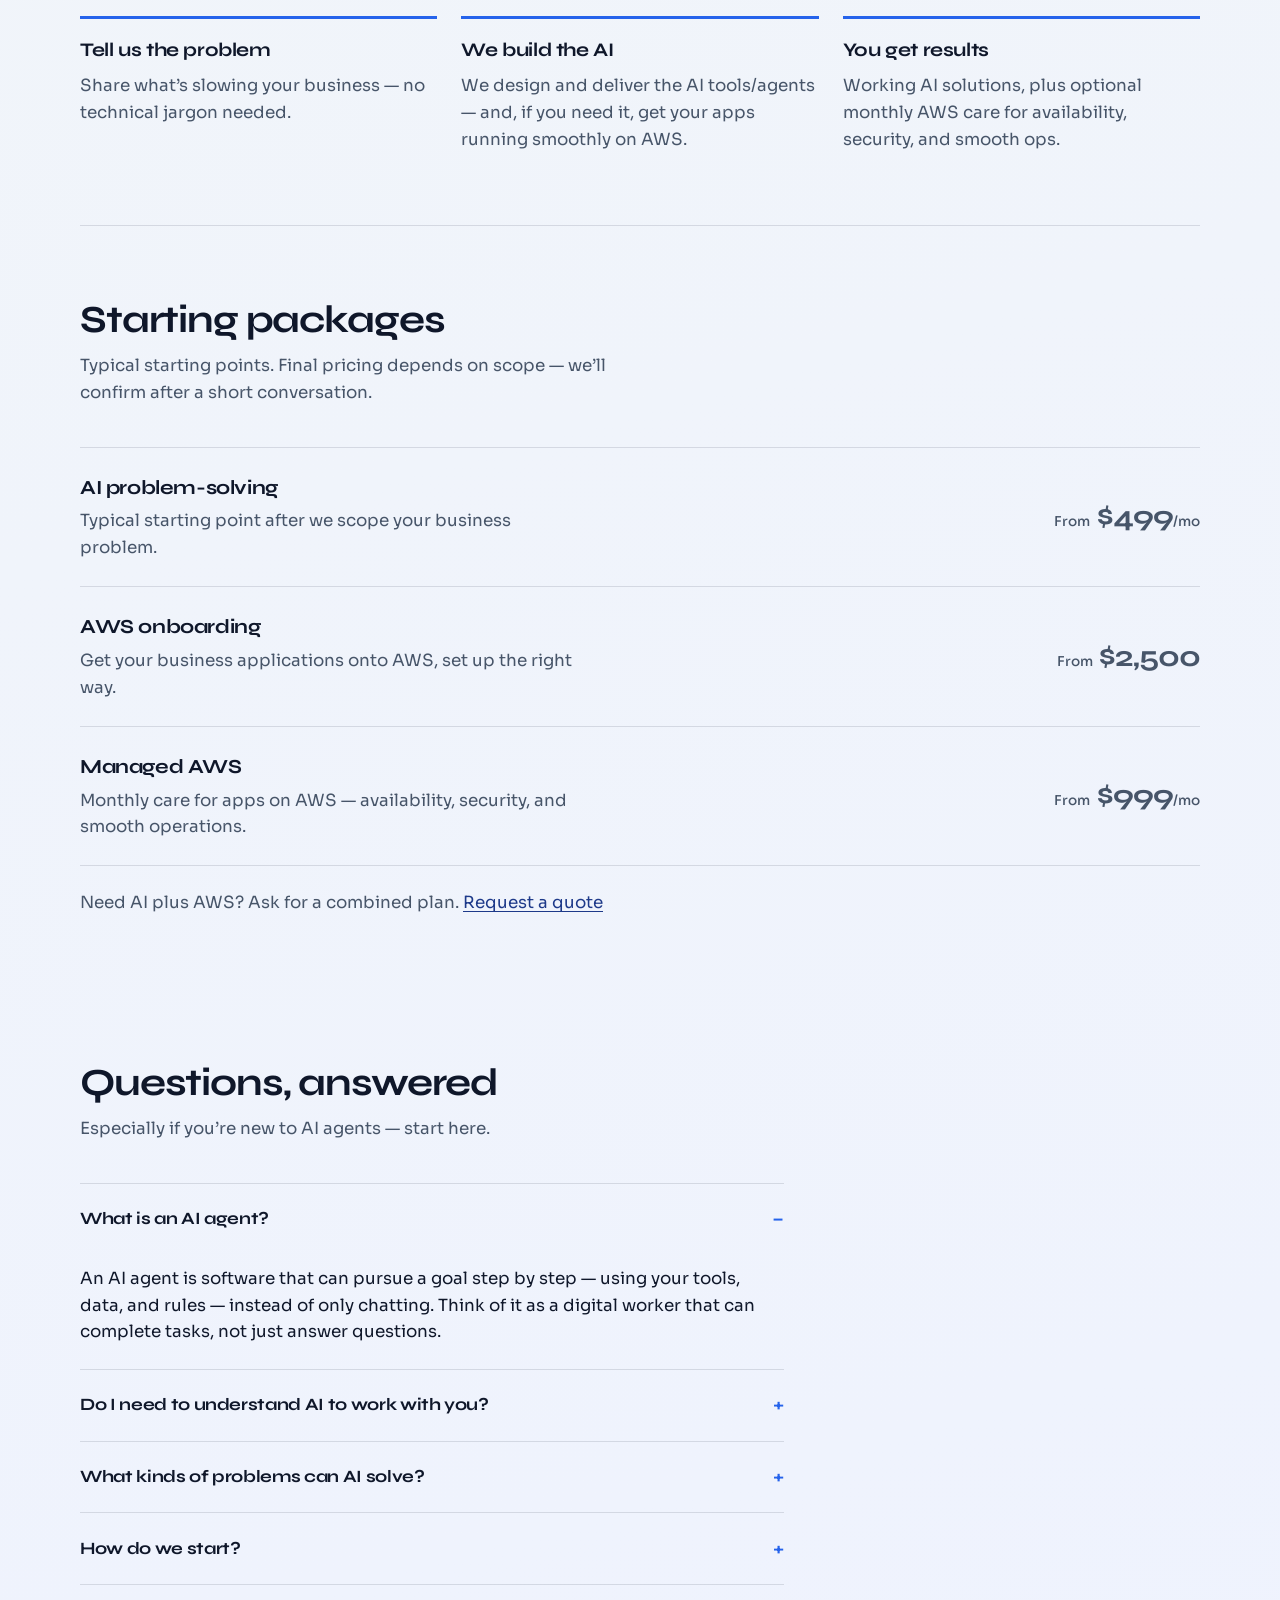
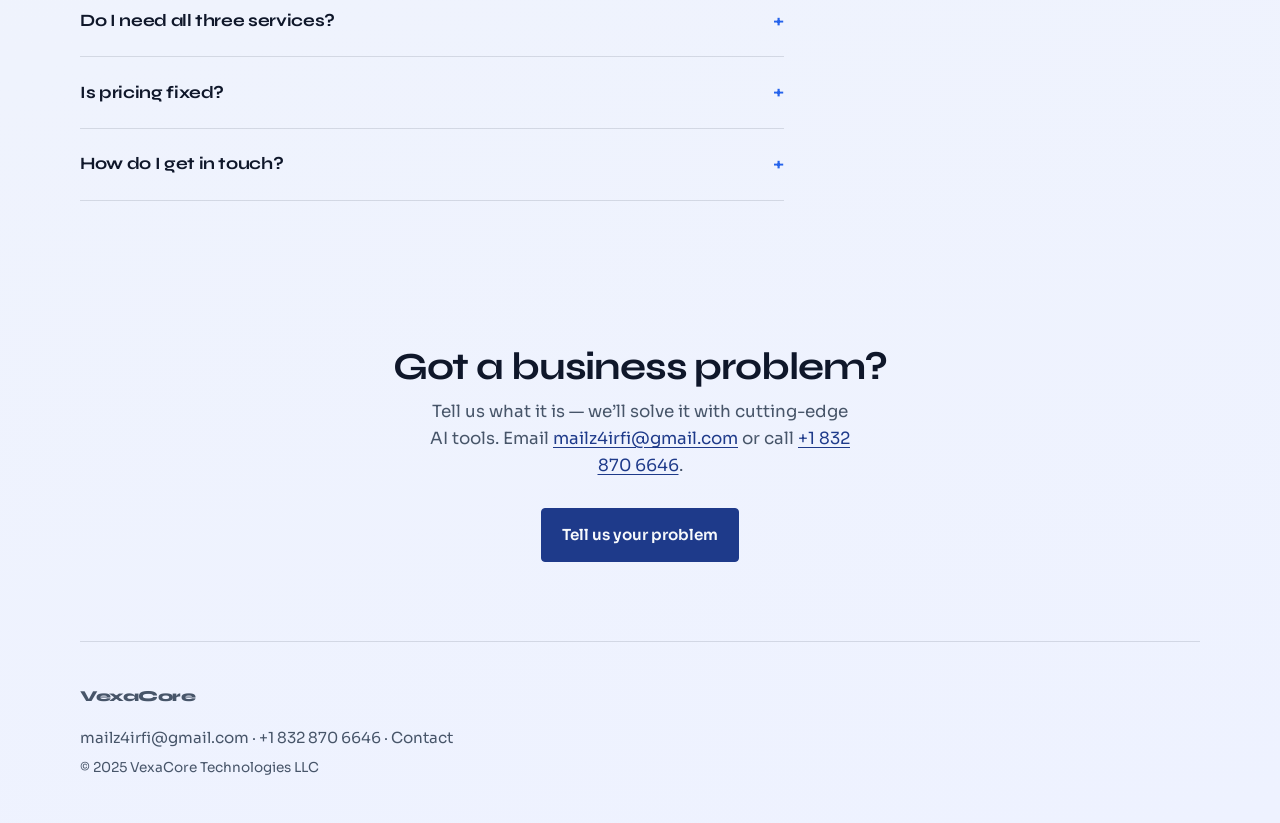
==== commit 3e7f4b31: "Update footer copyright to VexaCore Technologies LLC 2025. Co-authored-by: Cursor <cursoragent@curso" ====
--- a/index.html
+++ b/index.html
@@ -428,9 +428,9 @@
         ·
         <a href="contact.html">Contact</a>
       </p>
-      <p class="fine">&copy; <span id="year"></span> VexaCore. All rights reserved.</p>
+      <p class="fine">&copy; 2025 VexaCore Technologies LLC</p>
     </footer>
 
-    <script src="script.js?v=6"></script>
+    <script src="script.js?v=7"></script>
   </body>
 </html>
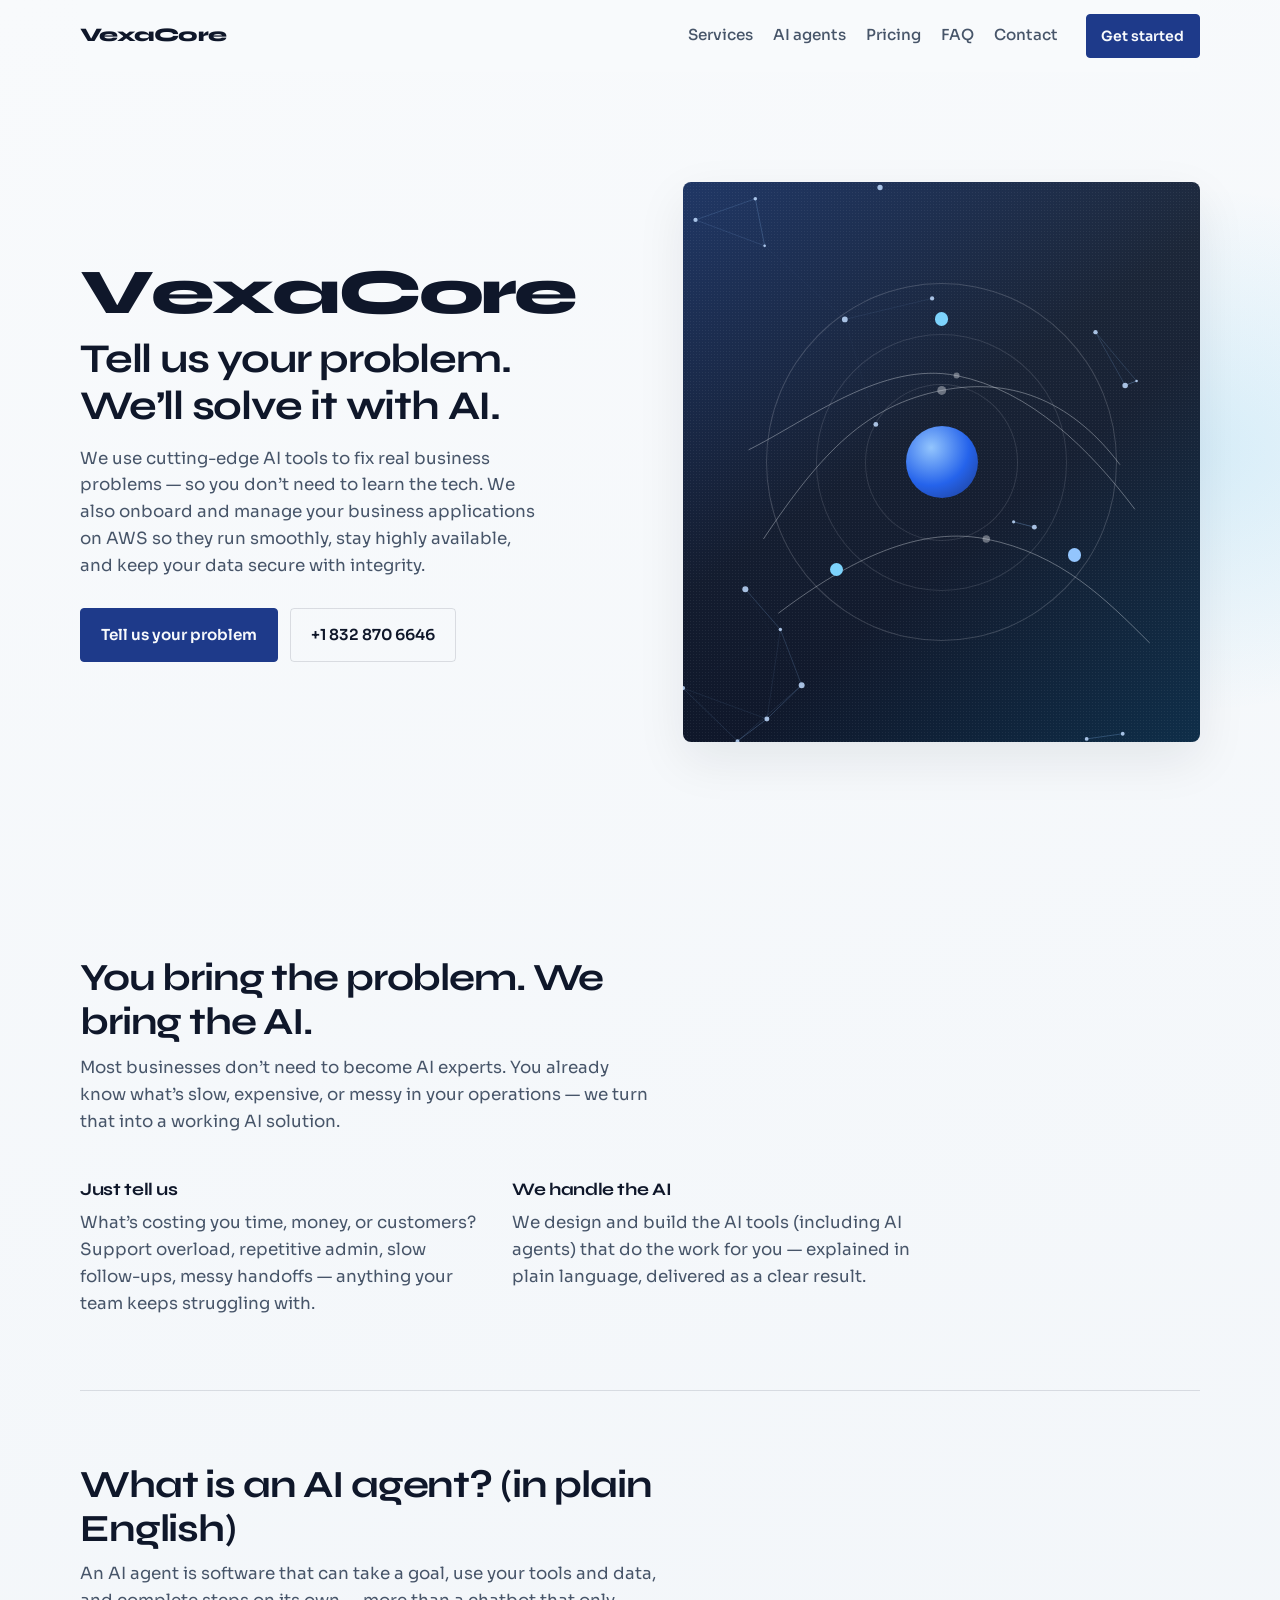
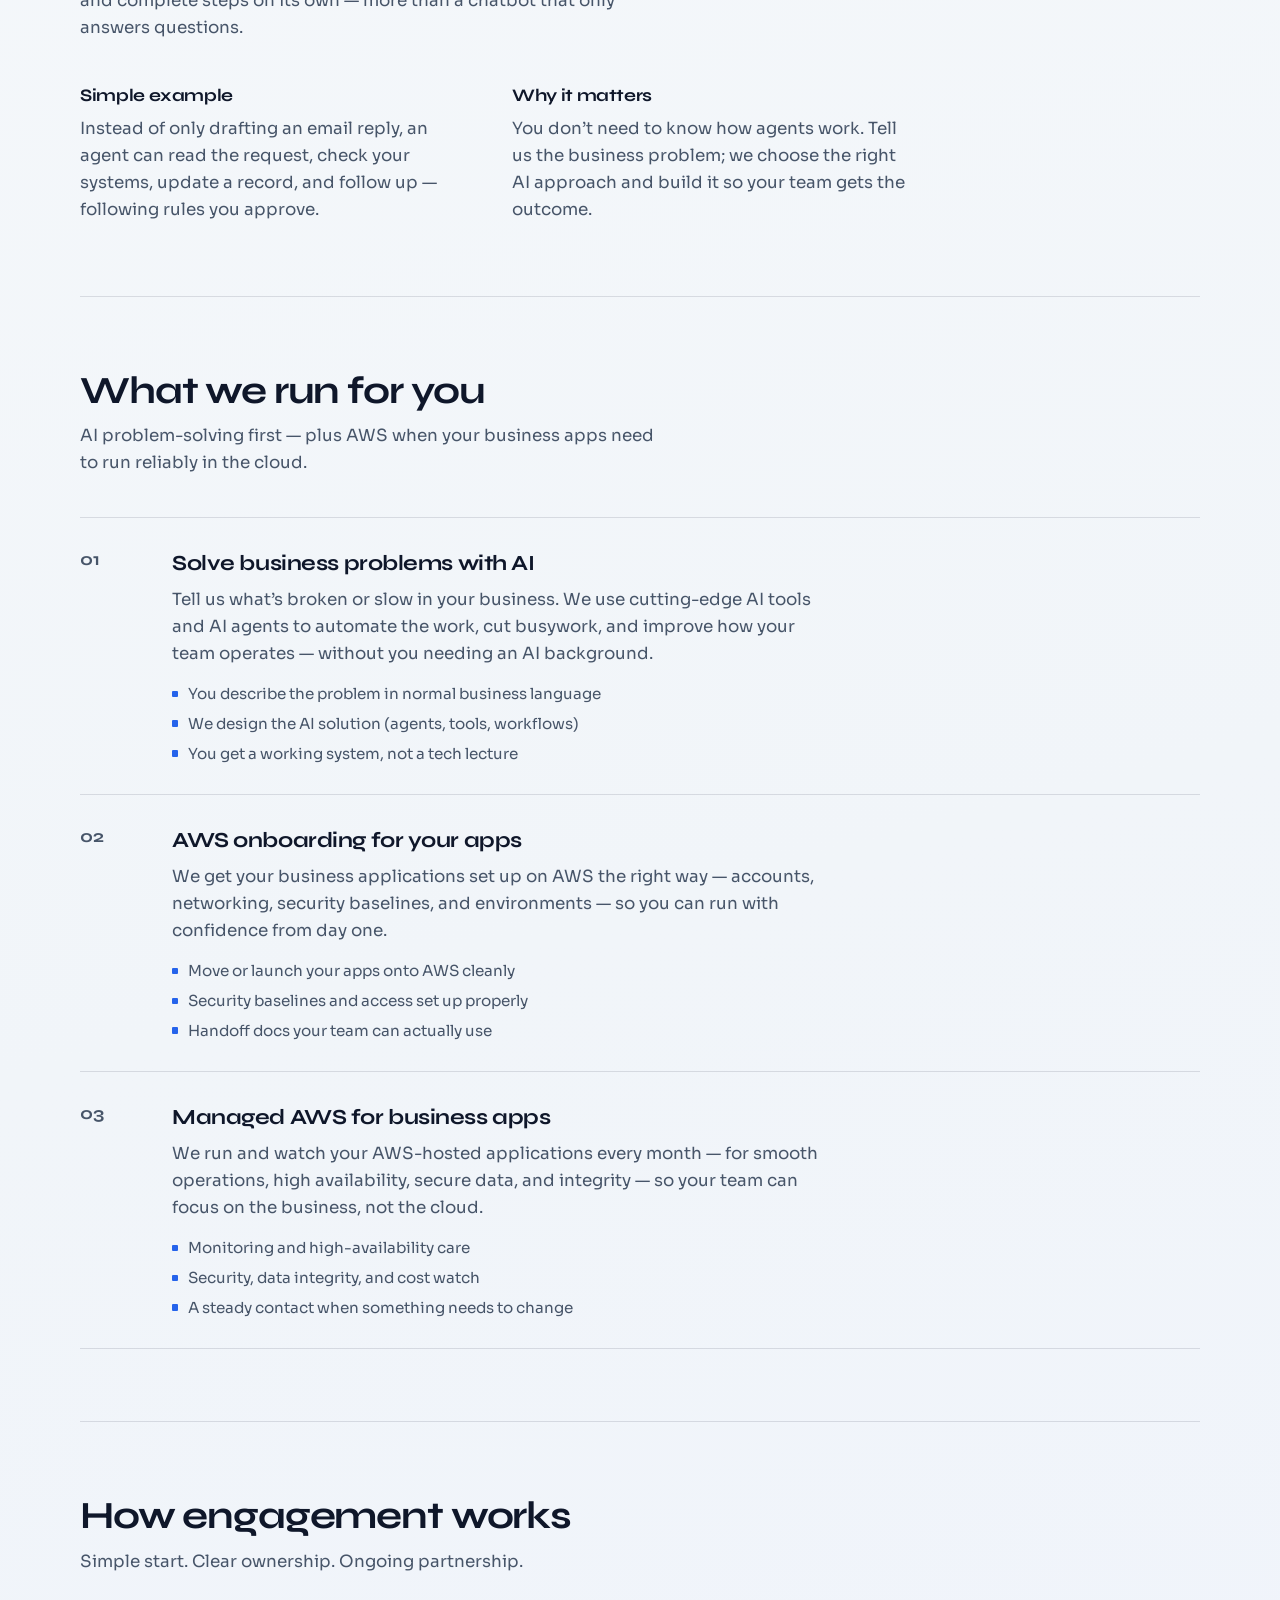
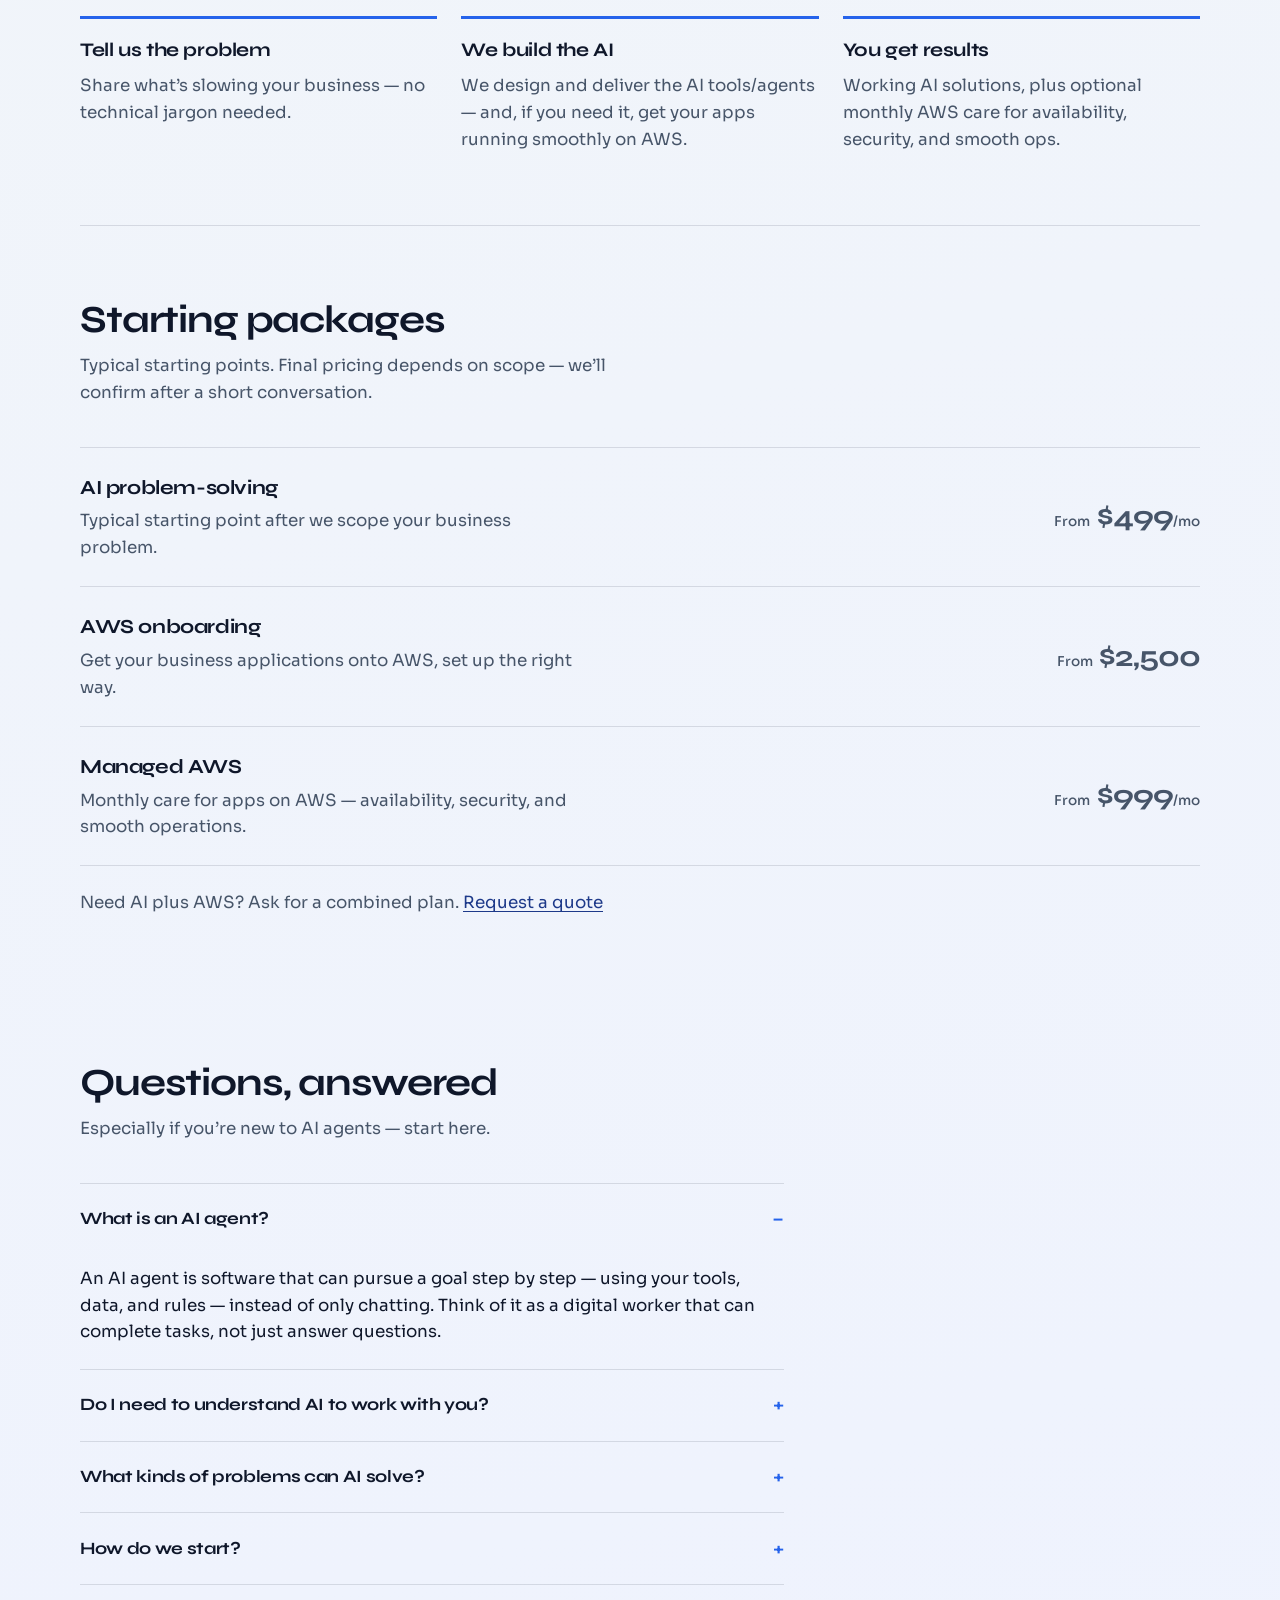
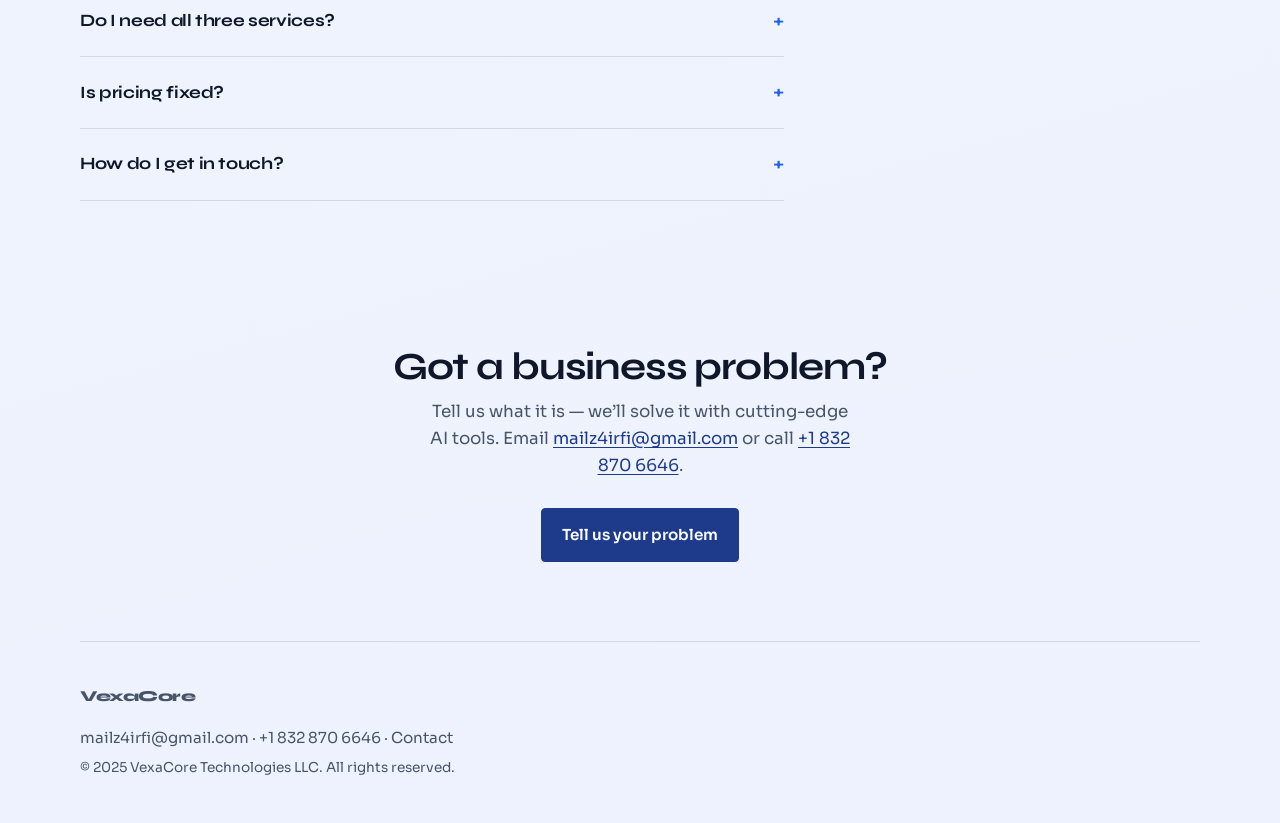
==== commit 86551e73: "Add All rights reserved to footer copyright. Co-authored-by: Cursor <cursoragent@cursor.com>" ====
--- a/index.html
+++ b/index.html
@@ -428,7 +428,7 @@
         ·
         <a href="contact.html">Contact</a>
       </p>
-      <p class="fine">&copy; 2025 VexaCore Technologies LLC</p>
+      <p class="fine">&copy; 2025 VexaCore Technologies LLC. All rights reserved.</p>
     </footer>
 
     <script src="script.js?v=7"></script>
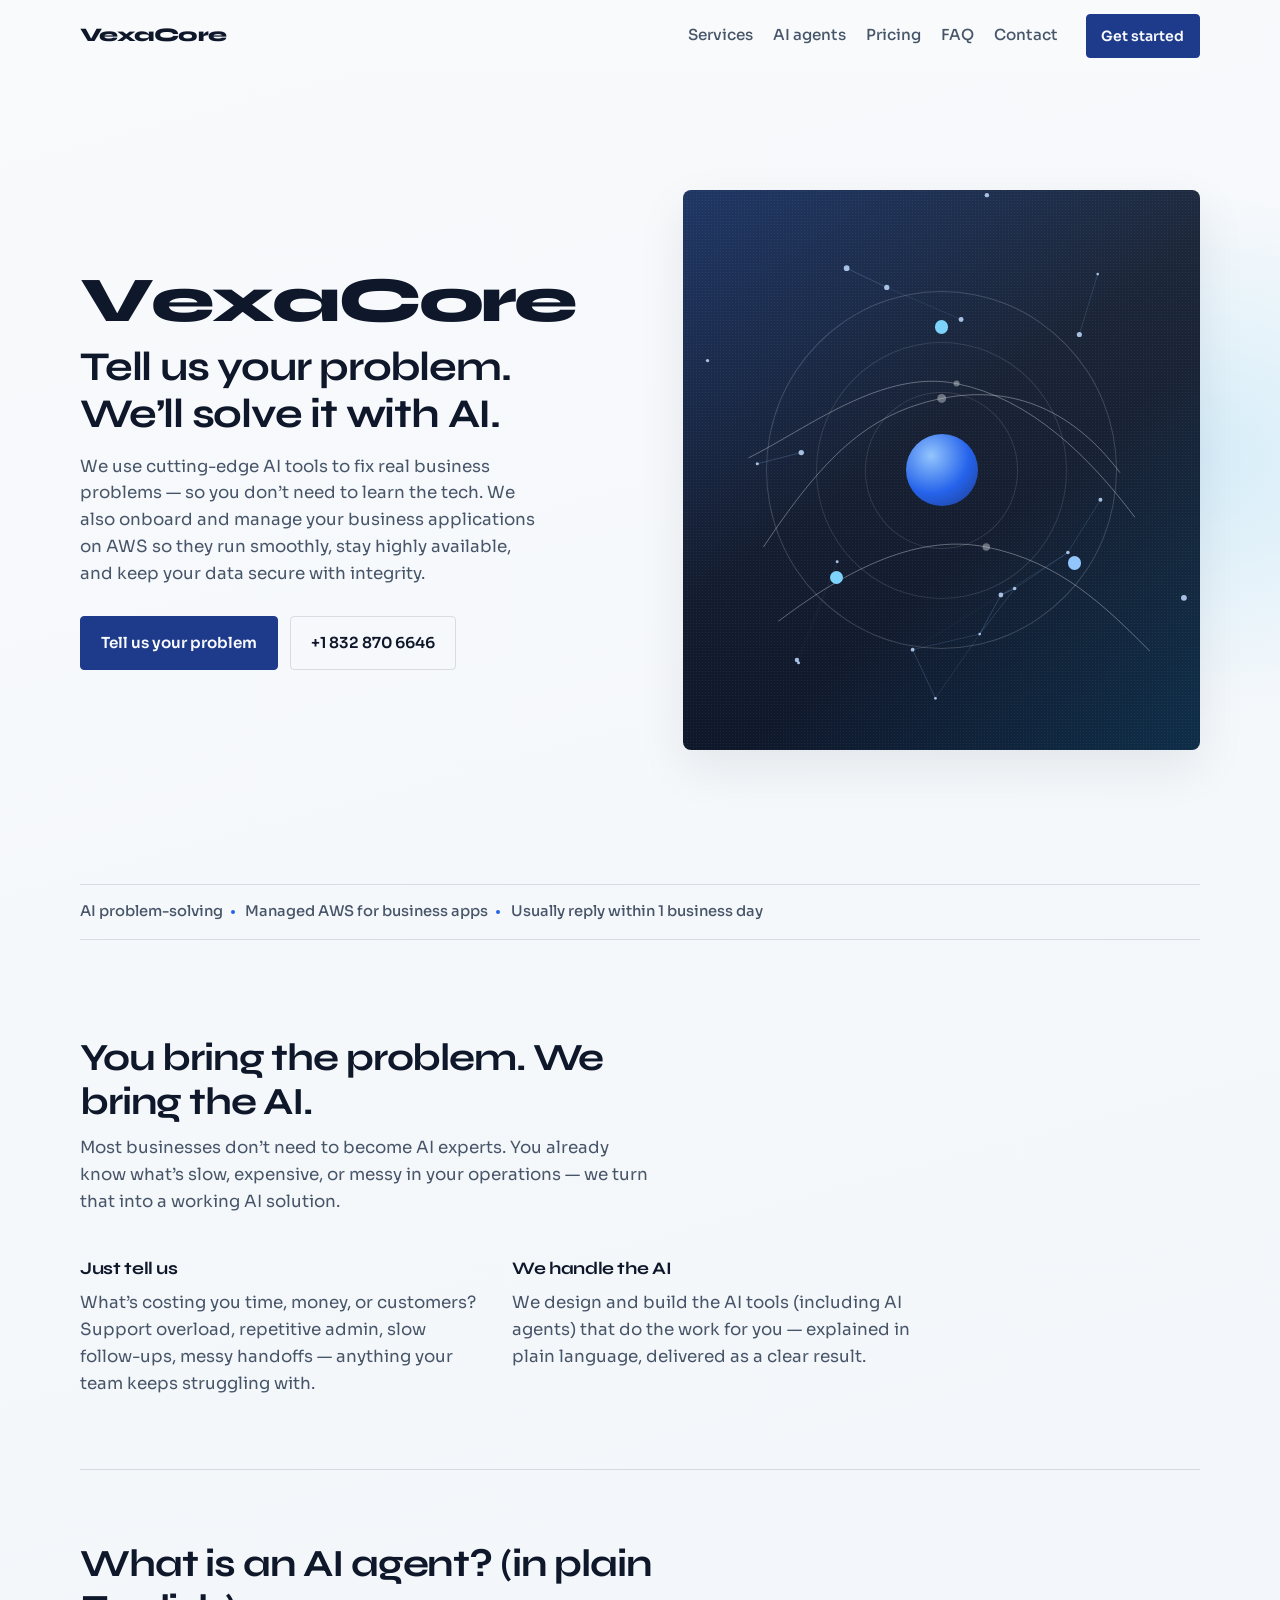
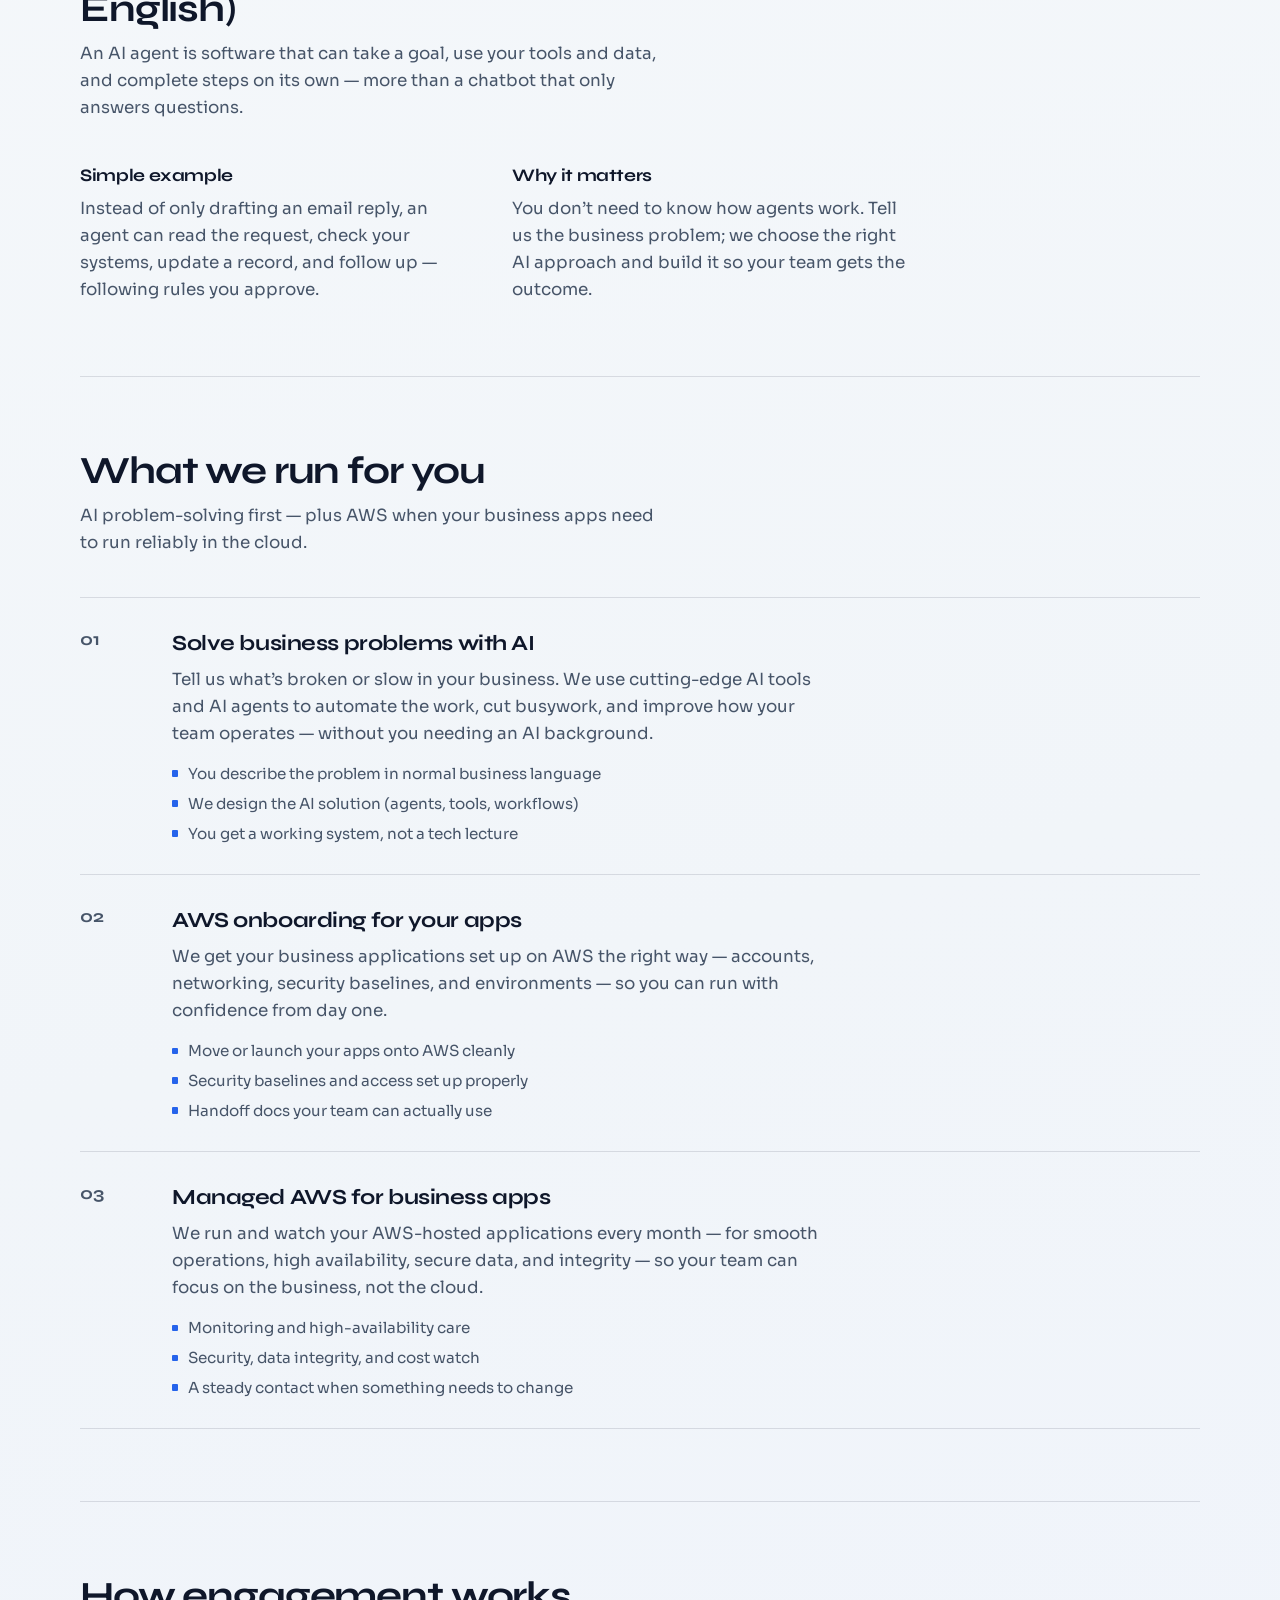
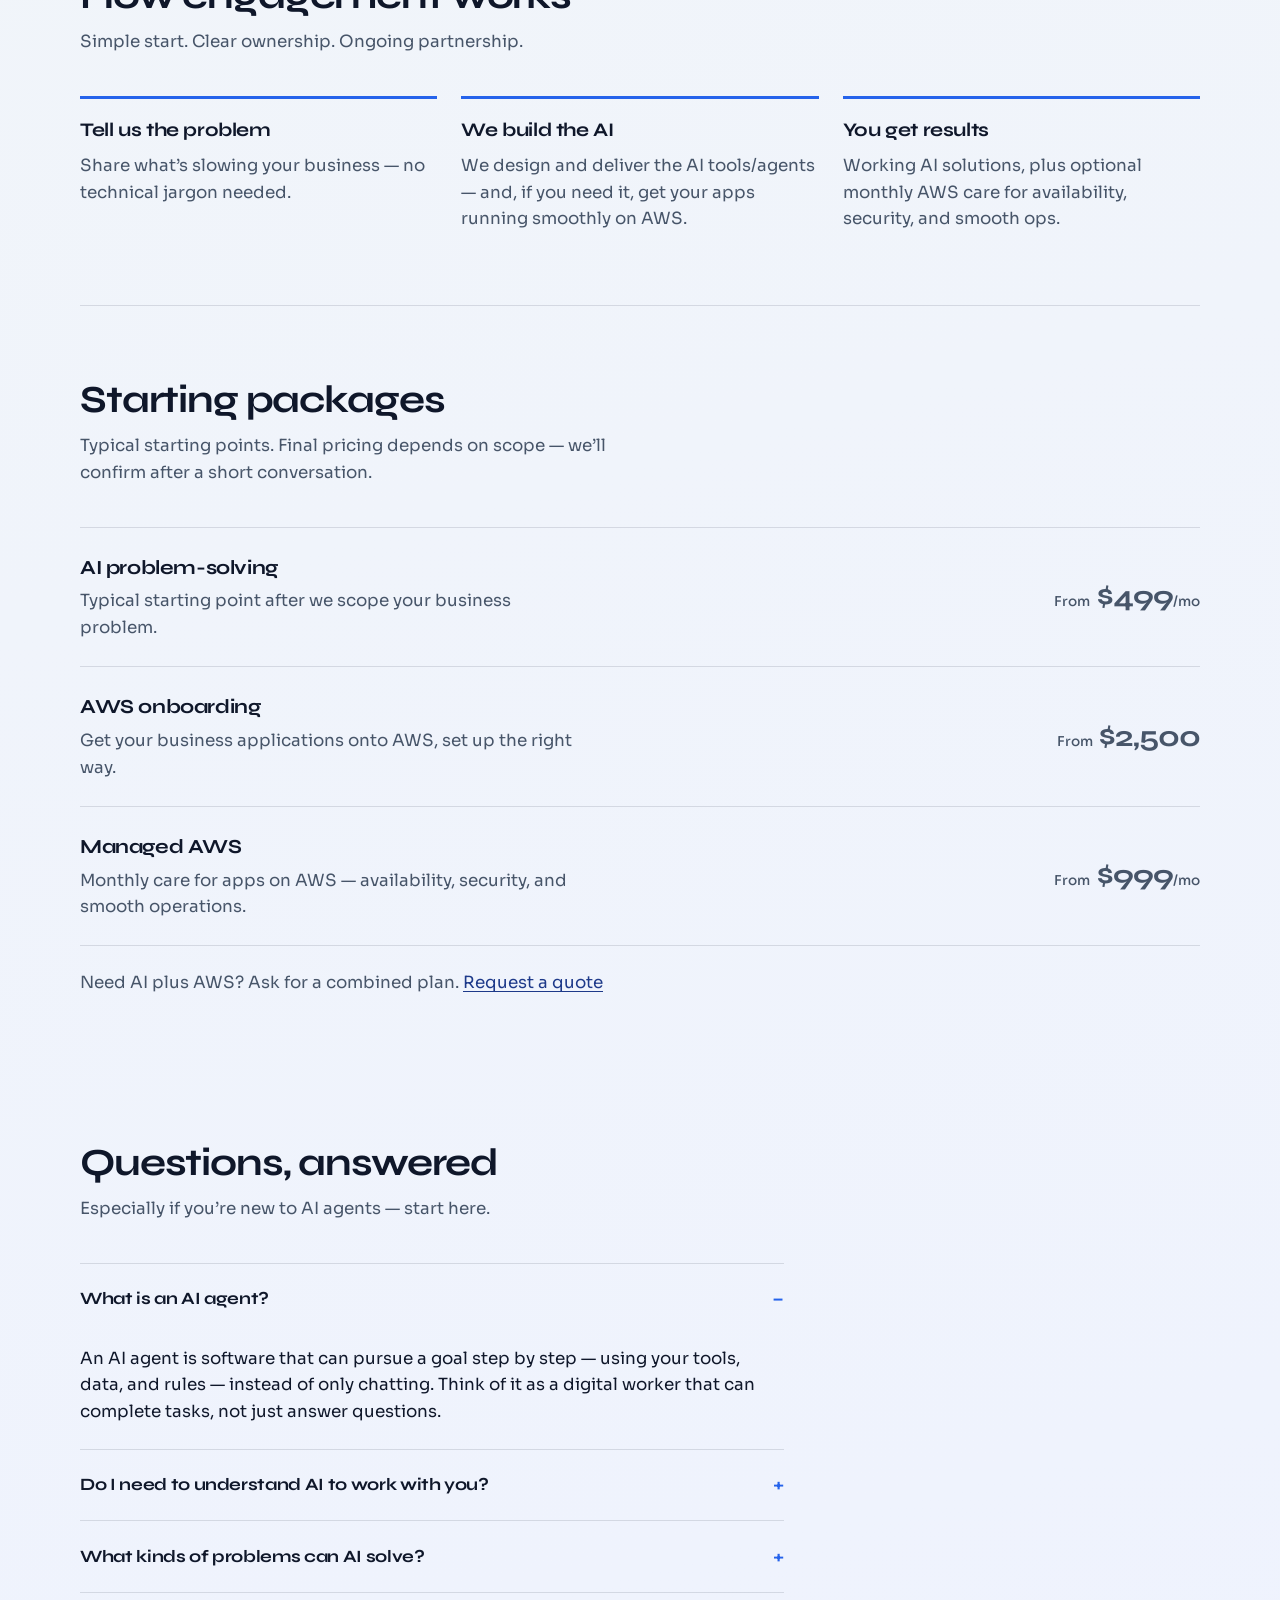
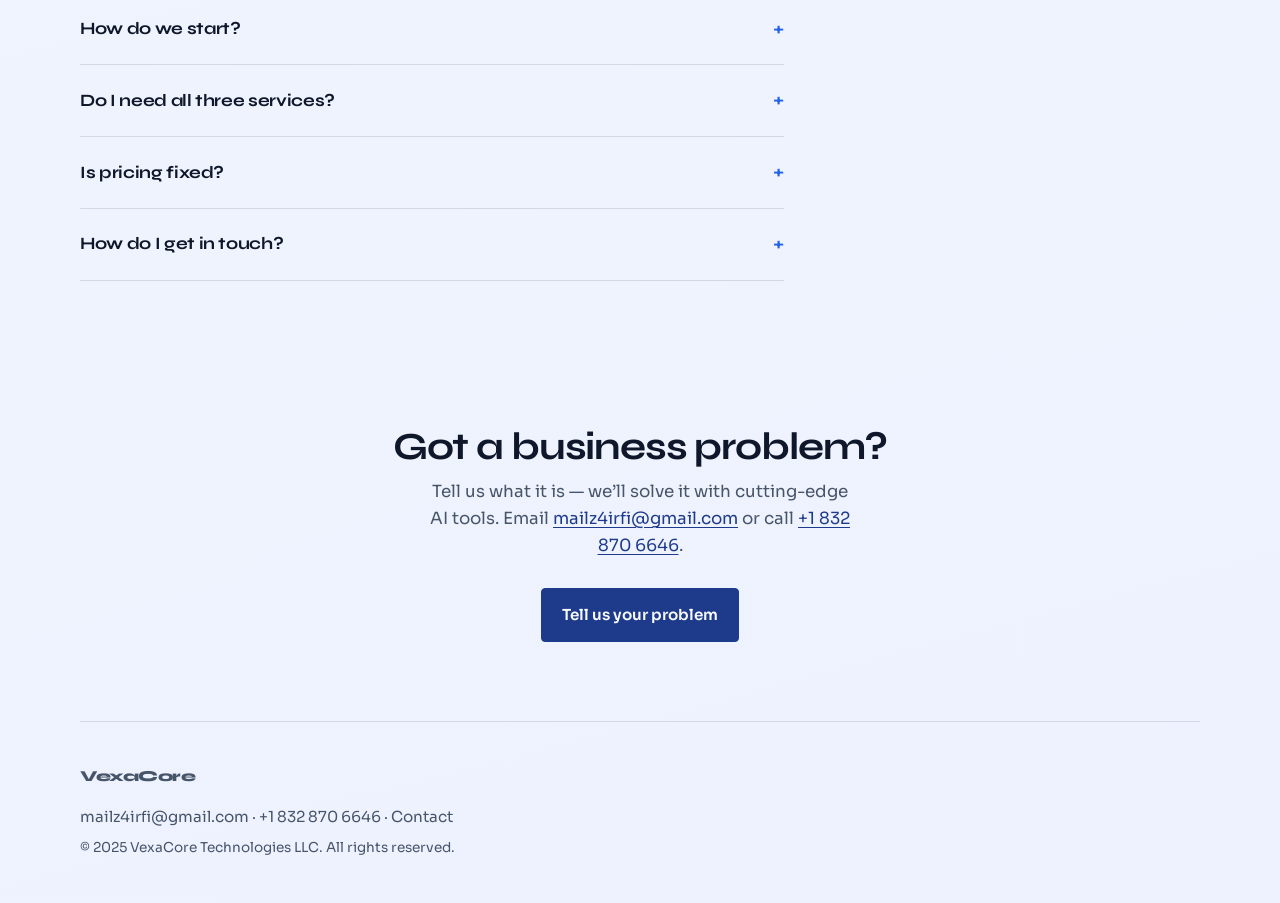
==== commit 4b6aa637: "Add trust strip, business field, share image, and privacy note. Co-authored-by: Cursor <cursoragent@" ====
--- a/index.html
+++ b/index.html
@@ -40,6 +40,9 @@
       content="Just tell us your problem. We solve it with cutting-edge AI tools — plus AWS onboarding and managed cloud ops."
     />
     <meta property="og:site_name" content="VexaCore" />
+    <meta property="og:image" content="https://vexacore.ai/og.jpg" />
+    <meta property="og:image:width" content="1200" />
+    <meta property="og:image:height" content="630" />
     <meta name="twitter:card" content="summary_large_image" />
     <meta
       name="twitter:title"
@@ -49,14 +52,16 @@
       name="twitter:description"
       content="Just tell us your problem. We solve it with cutting-edge AI tools — plus AWS onboarding and managed cloud ops."
     />
+    <meta name="twitter:image" content="https://vexacore.ai/og.jpg" />
     <link rel="icon" href="favicon.svg?v=2" type="image/svg+xml" />
+    <link rel="apple-touch-icon" href="og.jpg" />
     <link rel="preconnect" href="https://fonts.googleapis.com" />
     <link rel="preconnect" href="https://fonts.gstatic.com" crossorigin />
     <link
       href="https://fonts.googleapis.com/css2?family=Sora:wght@400;500;600&family=Syne:wght@600;700;800&display=swap"
       rel="stylesheet"
     />
-    <link rel="stylesheet" href="styles.css?v=6" />
+    <link rel="stylesheet" href="styles.css?v=8" />
     <script type="application/ld+json">
       {
         "@context": "https://schema.org",
@@ -146,6 +151,14 @@
         </div>
       </section>
 
+      <section class="trust-strip" aria-label="Highlights">
+        <p>
+          <span>AI problem-solving</span>
+          <span>Managed AWS for business apps</span>
+          <span>Usually reply within 1 business day</span>
+        </p>
+      </section>
+
       <section class="section" id="about">
         <div class="section-head reveal">
           <h2>You bring the problem. We bring the AI.</h2>
@@ -431,6 +444,6 @@
       <p class="fine">&copy; 2025 VexaCore Technologies LLC. All rights reserved.</p>
     </footer>
 
-    <script src="script.js?v=7"></script>
+    <script src="script.js?v=8"></script>
   </body>
 </html>
--- a/styles.css
+++ b/styles.css
@@ -313,7 +313,41 @@
   grid-template-columns: 1.05fr 0.95fr;
   gap: 2rem;
   align-items: center;
-  padding: 1rem 0 3rem;
+  padding: 1rem 0 2rem;
+}
+
+.trust-strip {
+  width: min(var(--max), calc(100% - 2.5rem));
+  margin: 0 auto 1.5rem;
+  padding: 0.95rem 0;
+  border-top: 1px solid var(--line);
+  border-bottom: 1px solid var(--line);
+}
+
+.trust-strip p {
+  margin: 0;
+  display: flex;
+  flex-wrap: wrap;
+  gap: 0.65rem 1.4rem;
+  color: var(--muted);
+  font-size: 0.92rem;
+  font-weight: 500;
+}
+
+.trust-strip span {
+  position: relative;
+}
+
+.trust-strip span:not(:last-child)::after {
+  content: "";
+  position: absolute;
+  right: -0.75rem;
+  top: 50%;
+  width: 4px;
+  height: 4px;
+  border-radius: 50%;
+  background: var(--accent);
+  transform: translateY(-50%);
 }
 
 .hero-copy {
@@ -936,6 +970,13 @@
   margin: 0;
   color: var(--muted);
   font-size: 0.88rem;
+  font-weight: 400;
+}
+
+.privacy-note {
+  margin: 0;
+  color: var(--muted);
+  font-size: 0.82rem;
   font-weight: 400;
 }
 
@@ -1177,10 +1218,15 @@
     background: var(--surface);
   }
 
+  .trust-strip span:not(:last-child)::after {
+    display: none;
+  }
+
   .hero,
   .contact-page,
   .section,
-  .site-footer {
+  .site-footer,
+  .trust-strip {
     width: min(var(--max), calc(100% - 2rem));
   }
 
